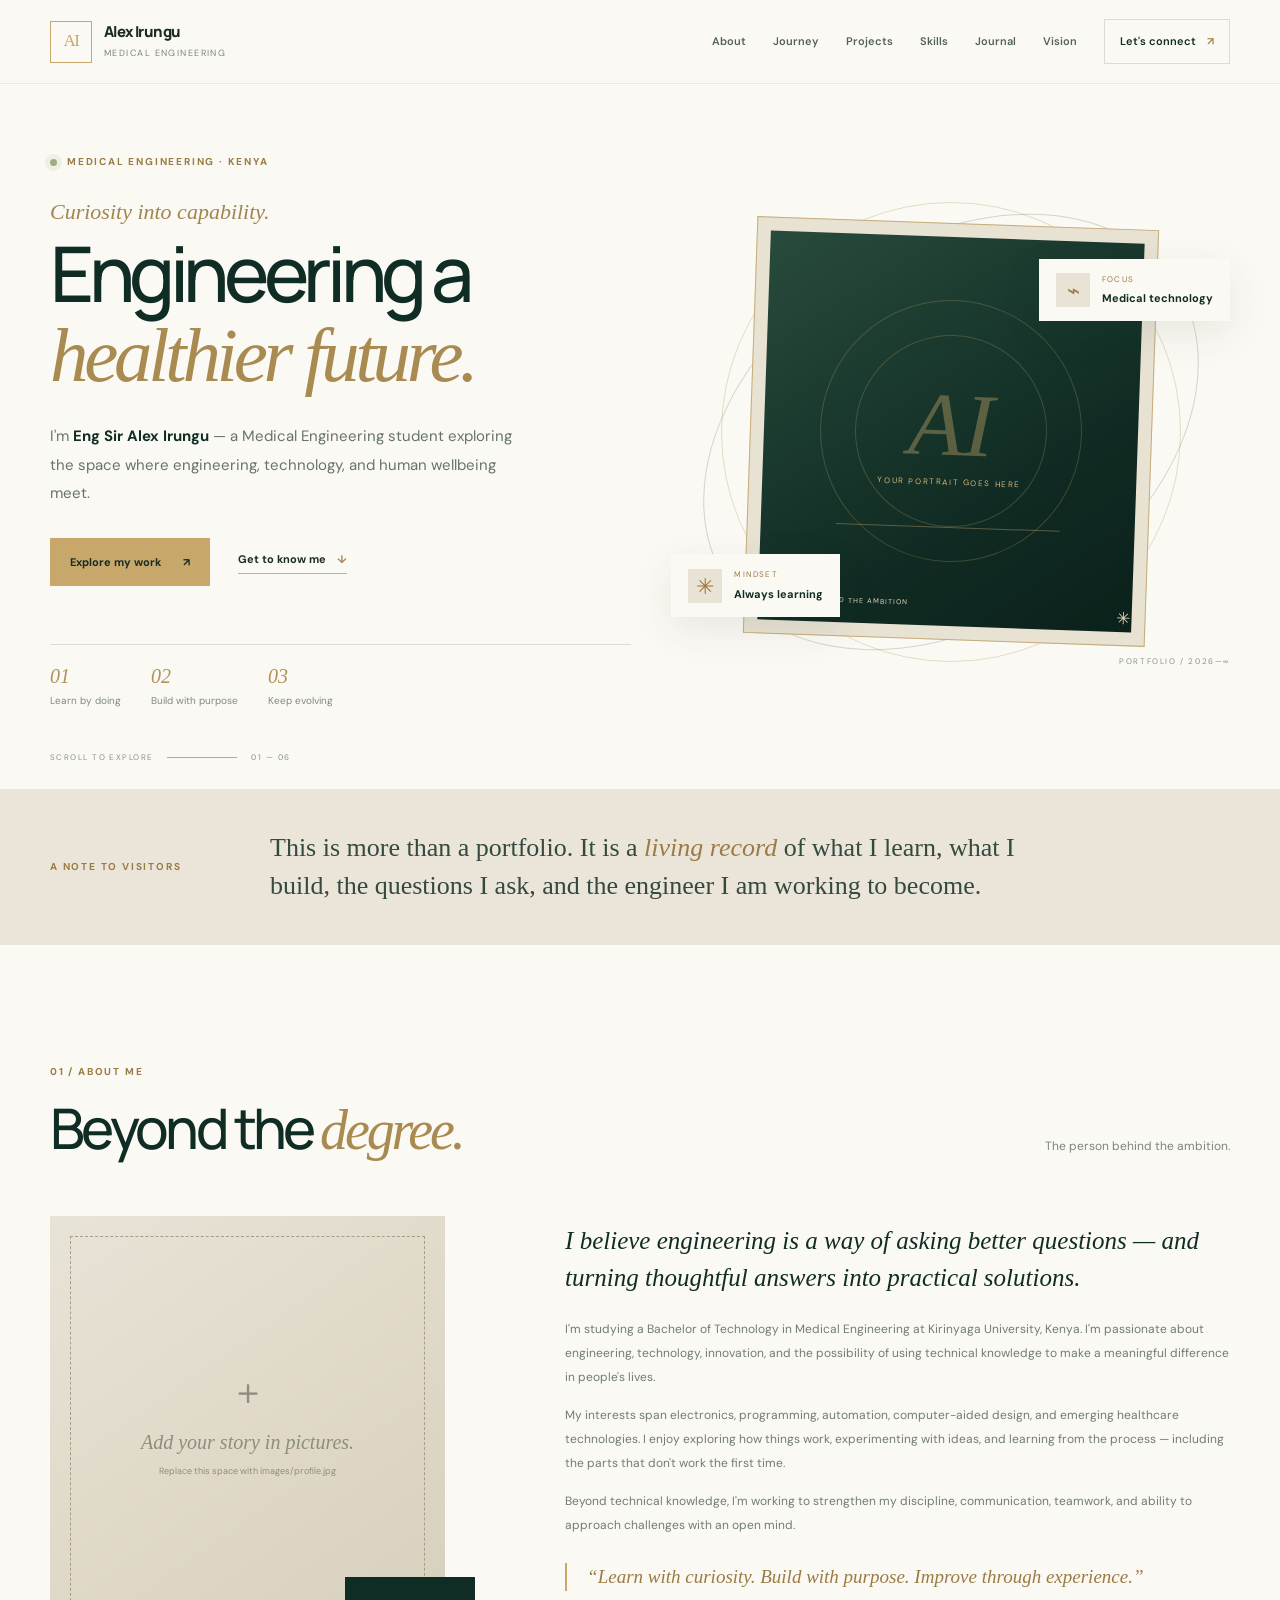
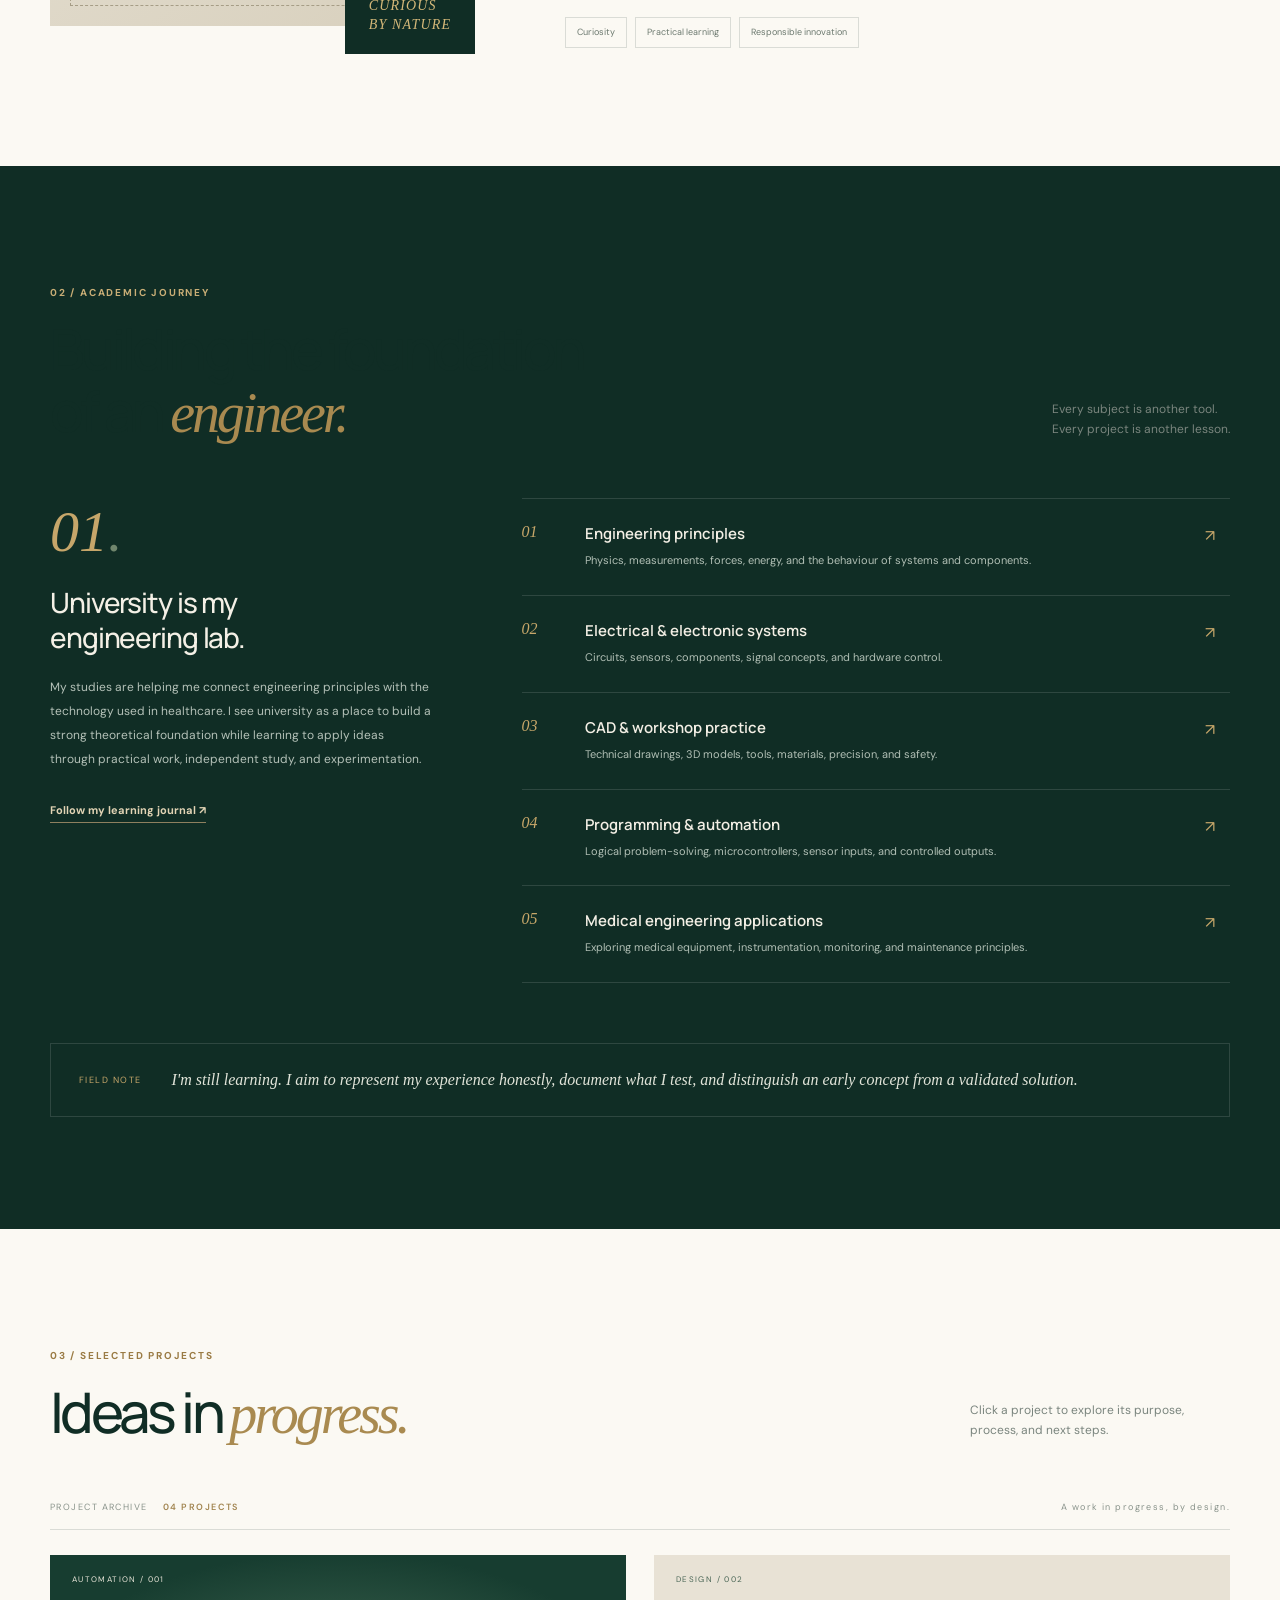
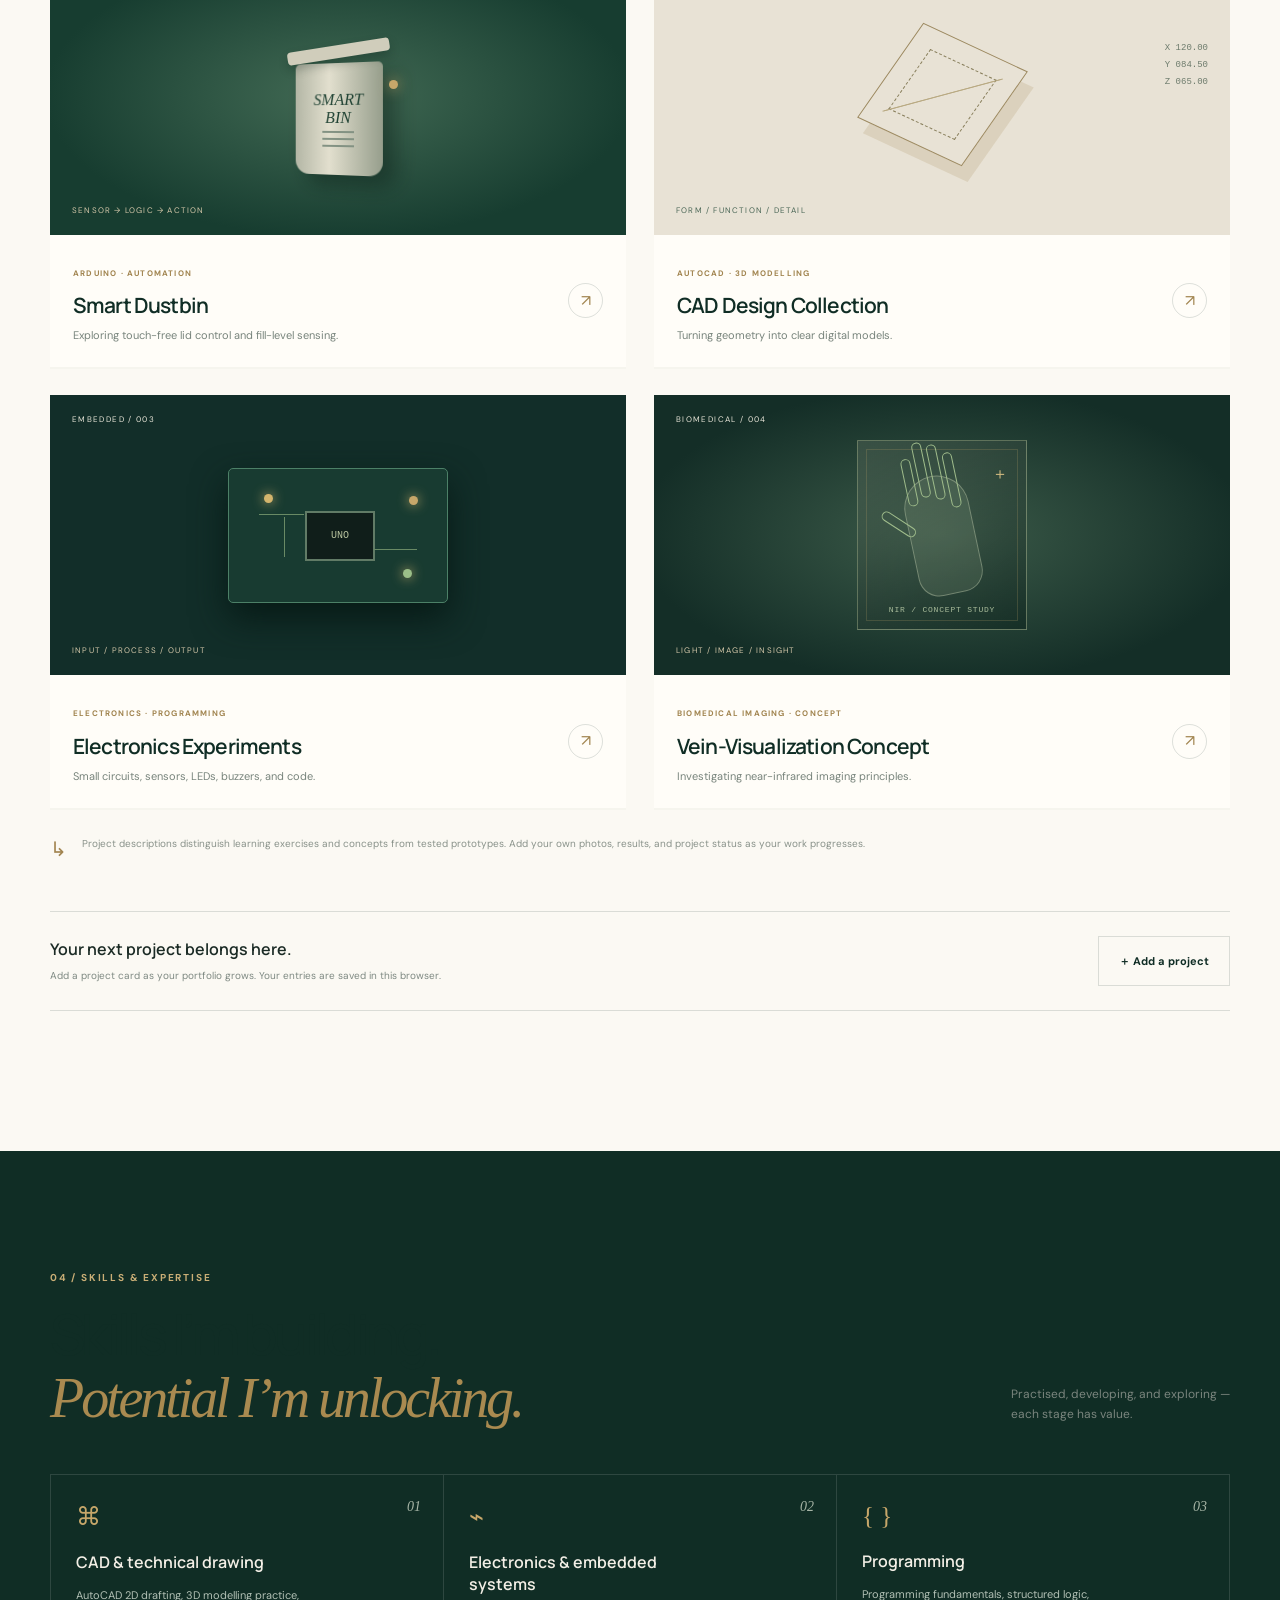
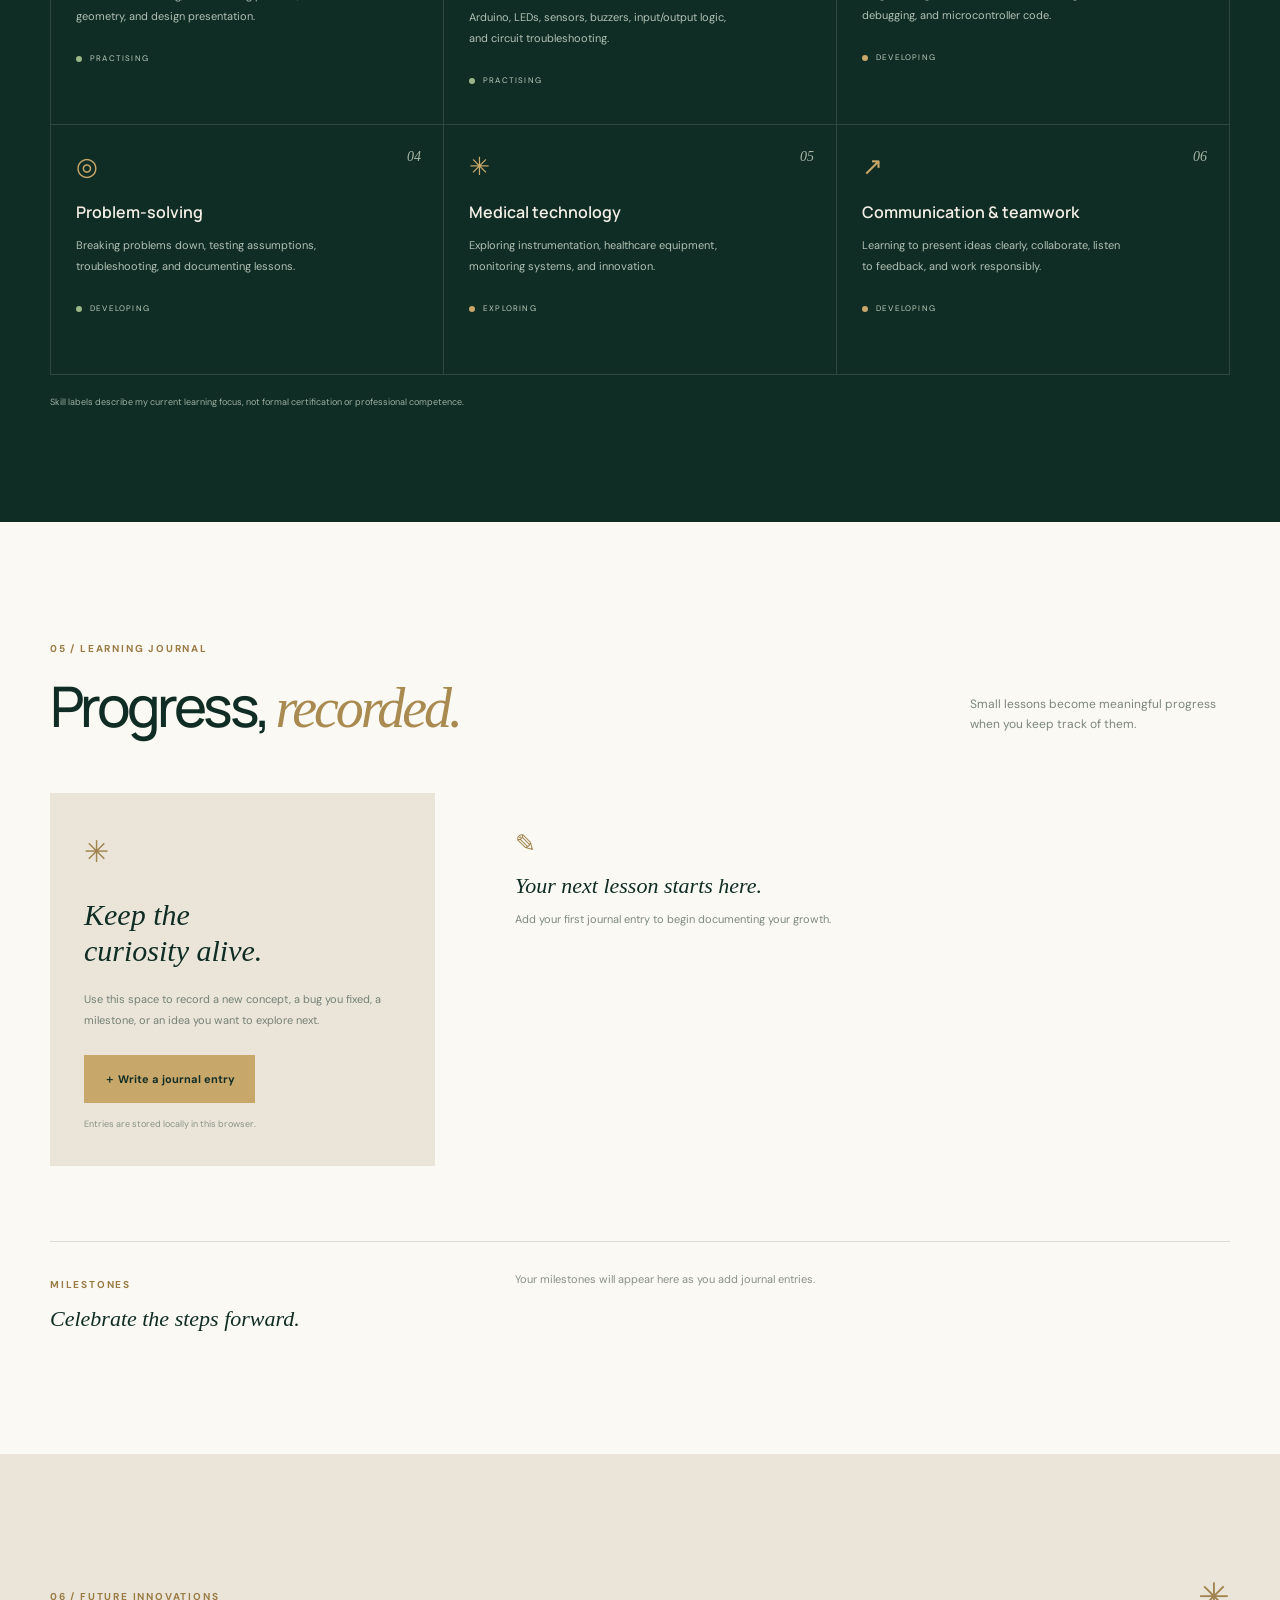
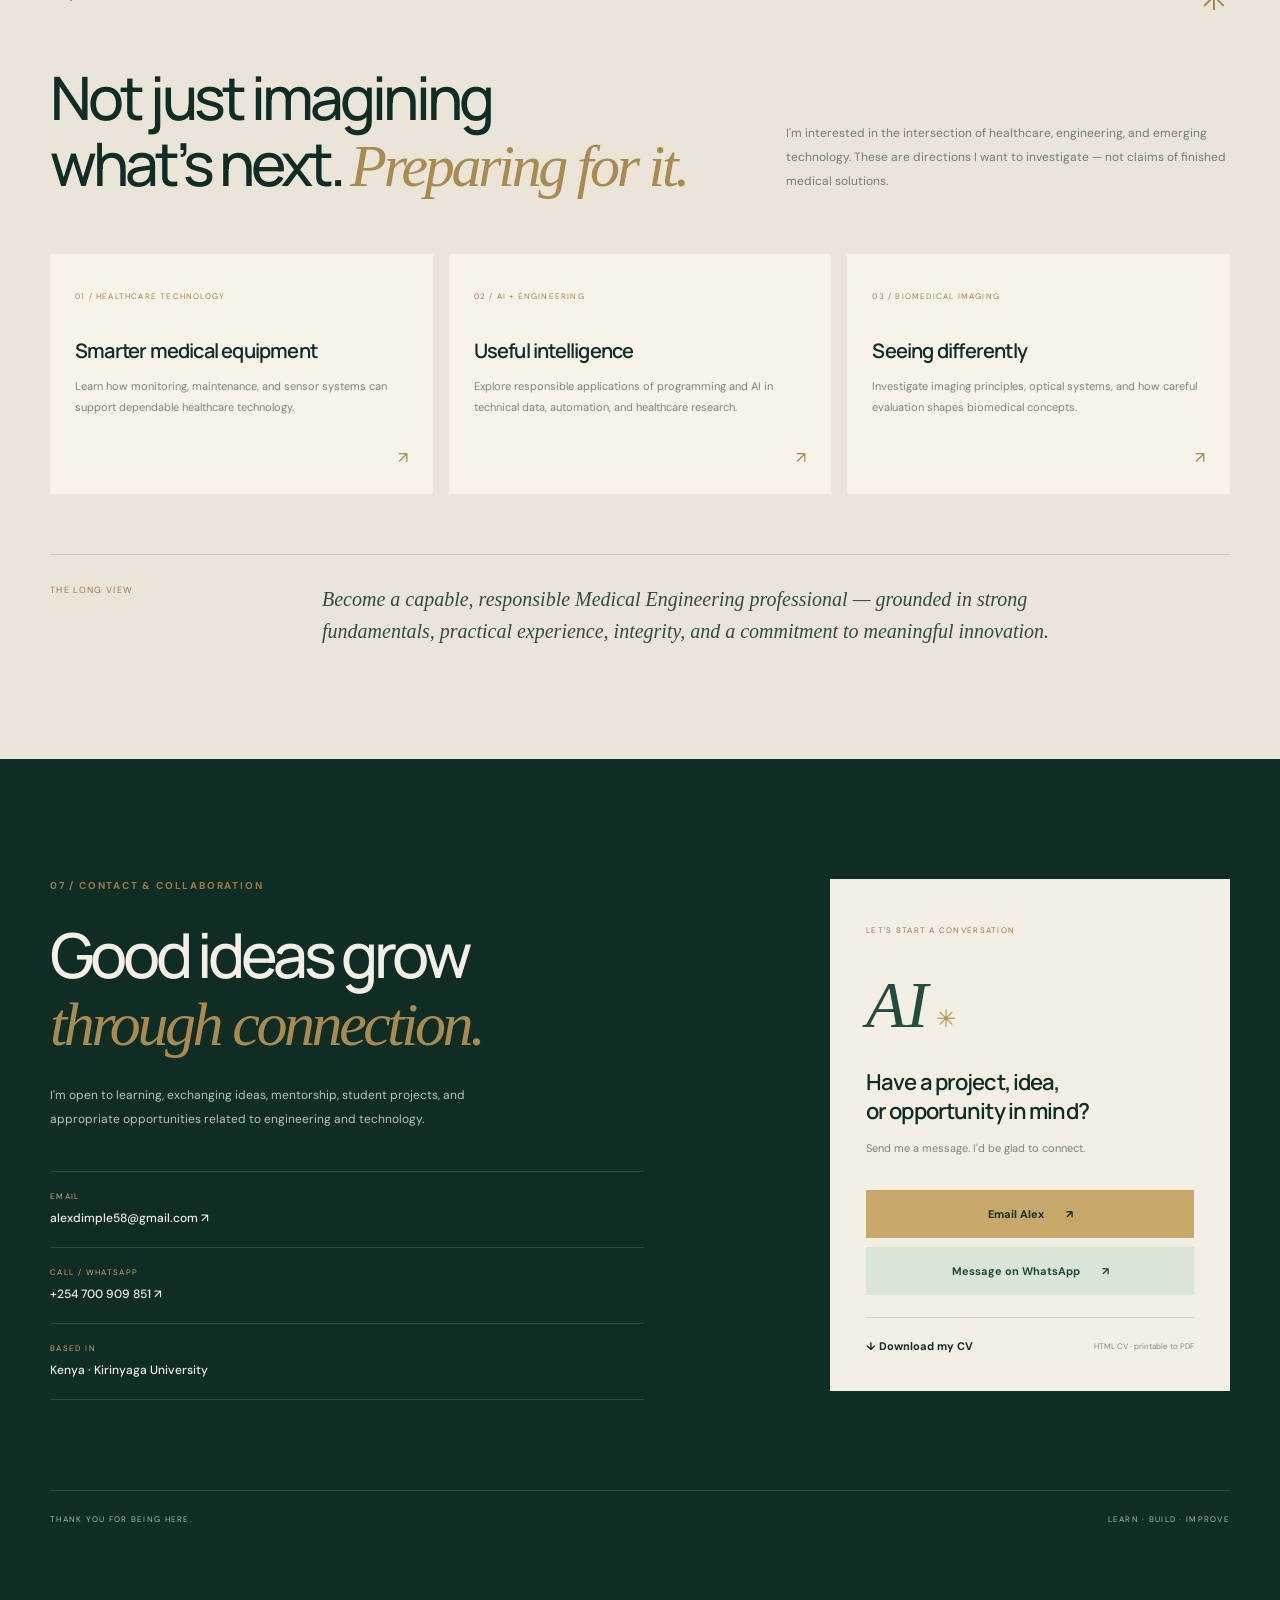
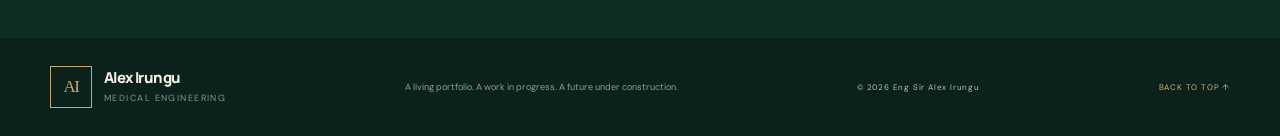
==== index.html @ 28c5a858 "Add files via upload" ====
<!DOCTYPE html>
<html lang="en">
<head>
  <meta charset="UTF-8">
  <meta name="viewport" content="width=device-width, initial-scale=1.0">
  <meta name="theme-color" content="#102d25">
  <meta name="description" content="The professional portfolio of Eng Sir Alex Irungu, Medical Engineering student at Kirinyaga University, Kenya.">
  <title>Eng Sir Alex Irungu | Medical Engineering Portfolio</title>
  <link rel="preconnect" href="https://fonts.googleapis.com">
  <link rel="preconnect" href="https://fonts.gstatic.com" crossorigin>
  <link href="https://fonts.googleapis.com/css2?family=DM+Sans:wght@400;500;600;700&family=Manrope:wght@400;500;600;700;800&display=swap" rel="stylesheet">
  <link rel="stylesheet" href="style.css">
</head>
<body>
  <div class="scroll-progress" id="scrollProgress"></div>
  <header class="site-header">
    <a class="brand" href="#home" aria-label="Alex Irungu home"><span class="brand-mark">AI</span><span>Alex Irungu<span class="brand-sub">MEDICAL ENGINEERING</span></span></a>
    <button class="menu-toggle" id="menuToggle" aria-label="Open navigation" aria-expanded="false"><span></span><span></span></button>
    <nav class="nav" id="nav">
      <a href="#about">About</a><a href="#journey">Journey</a><a href="#projects">Projects</a><a href="#skills">Skills</a><a href="#journal">Journal</a><a href="#ambitions">Vision</a>
      <a class="nav-contact" href="#contact">Let's connect <span>↗</span></a>
    </nav>
  </header>

  <main>
    <section class="hero section-wrap" id="home">
      <div class="hero-copy reveal">
        <div class="eyebrow"><span class="pulse"></span> MEDICAL ENGINEERING · KENYA</div>
        <p class="hero-kicker">Curiosity into capability.</p>
        <h1>Engineering a<br><em>healthier future.</em></h1>
        <p class="hero-intro">I'm <strong>Eng Sir Alex Irungu</strong> — a Medical Engineering student exploring the space where engineering, technology, and human wellbeing meet.</p>
        <div class="hero-actions"><a class="button button-gold" href="#projects">Explore my work <span>↗</span></a><a class="text-link" href="#about">Get to know me <span>↓</span></a></div>
        <div class="hero-facts"><div><strong>01</strong><span>Learn by doing</span></div><div><strong>02</strong><span>Build with purpose</span></div><div><strong>03</strong><span>Keep evolving</span></div></div>
      </div>
      <div class="hero-art reveal">
        <div class="orbit orbit-one"></div><div class="orbit orbit-two"></div>
        <div class="portrait-frame"><div class="portrait-placeholder"><span class="portrait-initials">AI</span><span class="photo-note">YOUR PORTRAIT GOES HERE</span><span class="portrait-line"></span></div><div class="portrait-caption"><span>THE PERSON BEHIND THE AMBITION</span><span class="caption-dot">✳</span></div></div>
        <div class="floating-card card-top"><span class="mini-icon">⌁</span><span><small>FOCUS</small><strong>Medical technology</strong></span></div>
        <div class="floating-card card-bottom"><span class="mini-icon">✳</span><span><small>MINDSET</small><strong>Always learning</strong></span></div>
        <span class="hero-index">PORTFOLIO / 2026—∞</span>
      </div>
      <div class="hero-bottom"><span>SCROLL TO EXPLORE</span><span class="scroll-line"></span><span>01 — 06</span></div>
    </section>

    <section class="intro-band"><div class="section-wrap intro-grid"><span class="section-label">A NOTE TO VISITORS</span><p>This is more than a portfolio. It is a <em>living record</em> of what I learn, what I build, the questions I ask, and the engineer I am working to become.</p></div></section>

    <section class="section-wrap section-pad" id="about">
      <div class="section-heading reveal"><div><span class="section-label">01 / ABOUT ME</span><h2>Beyond the <em>degree.</em></h2></div><p>The person behind the ambition.</p></div>
      <div class="about-grid">
        <div class="about-photo reveal"><div class="photo-placeholder large"><span class="placeholder-icon">＋</span><strong>Add your story in pictures.</strong><small>Replace this space with images/profile.jpg</small></div><div class="photo-stamp">CURIOUS<br>BY NATURE</div></div>
        <div class="about-copy reveal"><p class="lead">I believe engineering is a way of asking better questions — and turning thoughtful answers into practical solutions.</p>
          <p>I'm studying a Bachelor of Technology in Medical Engineering at Kirinyaga University, Kenya. I'm passionate about engineering, technology, innovation, and the possibility of using technical knowledge to make a meaningful difference in people's lives.</p>
          <p>My interests span electronics, programming, automation, computer-aided design, and emerging healthcare technologies. I enjoy exploring how things work, experimenting with ideas, and learning from the process — including the parts that don't work the first time.</p>
          <p>Beyond technical knowledge, I'm working to strengthen my discipline, communication, teamwork, and ability to approach challenges with an open mind.</p>
          <blockquote>“Learn with curiosity. Build with purpose. Improve through experience.”</blockquote>
          <div class="about-tags"><span>Curiosity</span><span>Practical learning</span><span>Responsible innovation</span></div>
        </div>
      </div>
    </section>

    <section class="dark-section" id="journey"><div class="section-wrap section-pad">
      <div class="section-heading light reveal"><div><span class="section-label">02 / ACADEMIC JOURNEY</span><h2>Building the foundation<br>of an <em>engineer.</em></h2></div><p>Every subject is another tool.<br>Every project is another lesson.</p></div>
      <div class="journey-layout"><div class="journey-intro reveal"><span class="big-number">01<span>.</span></span><h3>University is my<br>engineering lab.</h3><p>My studies are helping me connect engineering principles with the technology used in healthcare. I see university as a place to build a strong theoretical foundation while learning to apply ideas through practical work, independent study, and experimentation.</p><a href="#journal" class="text-link light-link">Follow my learning journal ↗</a></div>
        <div class="journey-list">
          <article class="journey-item reveal"><span class="journey-num">01</span><div><h3>Engineering principles</h3><p>Physics, measurements, forces, energy, and the behaviour of systems and components.</p></div><span class="journey-symbol">↗</span></article>
          <article class="journey-item reveal"><span class="journey-num">02</span><div><h3>Electrical & electronic systems</h3><p>Circuits, sensors, components, signal concepts, and hardware control.</p></div><span class="journey-symbol">↗</span></article>
          <article class="journey-item reveal"><span class="journey-num">03</span><div><h3>CAD & workshop practice</h3><p>Technical drawings, 3D models, tools, materials, precision, and safety.</p></div><span class="journey-symbol">↗</span></article>
          <article class="journey-item reveal"><span class="journey-num">04</span><div><h3>Programming & automation</h3><p>Logical problem-solving, microcontrollers, sensor inputs, and controlled outputs.</p></div><span class="journey-symbol">↗</span></article>
          <article class="journey-item reveal"><span class="journey-num">05</span><div><h3>Medical engineering applications</h3><p>Exploring medical equipment, instrumentation, monitoring, and maintenance principles.</p></div><span class="journey-symbol">↗</span></article>
        </div></div>
      <div class="learning-note reveal"><span>FIELD NOTE</span><p>I'm still learning. I aim to represent my experience honestly, document what I test, and distinguish an early concept from a validated solution.</p></div>
    </div></section>

    <section class="section-wrap section-pad" id="projects">
      <div class="section-heading reveal"><div><span class="section-label">03 / SELECTED PROJECTS</span><h2>Ideas in <em>progress.</em></h2></div><p>Click a project to explore its purpose, process, and next steps.</p></div>
      <div class="project-toolbar reveal"><span>PROJECT ARCHIVE <b id="projectCount">04 PROJECTS</b></span><span class="toolbar-note">A work in progress, by design.</span></div>
      <div class="project-grid" id="projectGrid">
        <button class="project-card project-feature reveal" data-project="dustbin"><div class="project-visual visual-dustbin"><span class="visual-label">AUTOMATION / 001</span><div class="bin-illustration"><div class="bin-lid"></div><div class="bin-body"><span>SMART<br>BIN</span><i></i><i></i><i></i></div><div class="bin-sensor"></div></div><span class="visual-caption">SENSOR → LOGIC → ACTION</span></div><div class="project-info"><div><span class="project-type">ARDUINO · AUTOMATION</span><h3>Smart Dustbin</h3><p>Exploring touch-free lid control and fill-level sensing.</p></div><span class="round-arrow">↗</span></div></button>
        <button class="project-card reveal" data-project="cad"><div class="project-visual visual-cad"><span class="visual-label">DESIGN / 002</span><div class="cad-cube"><span></span></div><span class="cad-coordinates">X 120.00<br>Y 084.50<br>Z 065.00</span><span class="visual-caption">FORM / FUNCTION / DETAIL</span></div><div class="project-info"><div><span class="project-type">AUTOCAD · 3D MODELLING</span><h3>CAD Design Collection</h3><p>Turning geometry into clear digital models.</p></div><span class="round-arrow">↗</span></div></button>
        <button class="project-card reveal" data-project="electronics"><div class="project-visual visual-electronics"><span class="visual-label">EMBEDDED / 003</span><div class="circuit-board"><span class="chip">UNO</span><span class="circuit-led led-a"></span><span class="circuit-led led-b"></span><span class="circuit-led led-c"></span><span class="circuit-trace t1"></span><span class="circuit-trace t2"></span><span class="circuit-trace t3"></span></div><span class="visual-caption">INPUT / PROCESS / OUTPUT</span></div><div class="project-info"><div><span class="project-type">ELECTRONICS · PROGRAMMING</span><h3>Electronics Experiments</h3><p>Small circuits, sensors, LEDs, buzzers, and code.</p></div><span class="round-arrow">↗</span></div></button>
        <button class="project-card reveal" data-project="vein"><div class="project-visual visual-vein"><span class="visual-label">BIOMEDICAL / 004</span><div class="scan-frame"><div class="scan-hand"><i></i><i></i><i></i><i></i><i></i></div><span class="scan-cross">＋</span><span class="scan-readout">NIR / CONCEPT STUDY</span></div><span class="visual-caption">LIGHT / IMAGE / INSIGHT</span></div><div class="project-info"><div><span class="project-type">BIOMEDICAL IMAGING · CONCEPT</span><h3>Vein-Visualization Concept</h3><p>Investigating near-infrared imaging principles.</p></div><span class="round-arrow">↗</span></div></button>
      </div>
      <div class="project-disclaimer reveal"><span>↳</span><p>Project descriptions distinguish learning exercises and concepts from tested prototypes. Add your own photos, results, and project status as your work progresses.</p></div>
      <div class="add-project-row reveal"><div><strong>Your next project belongs here.</strong><p>Add a project card as your portfolio grows. Your entries are saved in this browser.</p></div><button class="button button-outline" id="addProjectBtn">＋ Add a project</button></div>
      <div id="customProjects" class="project-grid custom-project-grid"></div>
    </div></section>

    <section class="skills-section" id="skills"><div class="section-wrap section-pad">
      <div class="section-heading light reveal"><div><span class="section-label">04 / SKILLS & EXPERTISE</span><h2>Skills I’m building.<br><em>Potential I’m unlocking.</em></h2></div><p>Practised, developing, and exploring —<br>each stage has value.</p></div>
      <div class="skills-grid">
        <article class="skill-card reveal"><span class="skill-index">01</span><div class="skill-icon">⌘</div><h3>CAD & technical drawing</h3><p>AutoCAD 2D drafting, 3D modelling practice, geometry, and design presentation.</p><div class="skill-status"><span class="status-dot"></span> PRACTISING</div></article>
        <article class="skill-card reveal"><span class="skill-index">02</span><div class="skill-icon">⌁</div><h3>Electronics & embedded systems</h3><p>Arduino, LEDs, sensors, buzzers, input/output logic, and circuit troubleshooting.</p><div class="skill-status"><span class="status-dot"></span> PRACTISING</div></article>
        <article class="skill-card reveal"><span class="skill-index">03</span><div class="skill-icon">{ }</div><h3>Programming</h3><p>Programming fundamentals, structured logic, debugging, and microcontroller code.</p><div class="skill-status"><span class="status-dot gold-dot"></span> DEVELOPING</div></article>
        <article class="skill-card reveal"><span class="skill-index">04</span><div class="skill-icon">◎</div><h3>Problem-solving</h3><p>Breaking problems down, testing assumptions, troubleshooting, and documenting lessons.</p><div class="skill-status"><span class="status-dot"></span> DEVELOPING</div></article>
        <article class="skill-card reveal"><span class="skill-index">05</span><div class="skill-icon">✳</div><h3>Medical technology</h3><p>Exploring instrumentation, healthcare equipment, monitoring systems, and innovation.</p><div class="skill-status"><span class="status-dot gold-dot"></span> EXPLORING</div></article>
        <article class="skill-card reveal"><span class="skill-index">06</span><div class="skill-icon">↗</div><h3>Communication & teamwork</h3><p>Learning to present ideas clearly, collaborate, listen to feedback, and work responsibly.</p><div class="skill-status"><span class="status-dot gold-dot"></span> DEVELOPING</div></article>
      </div>
      <p class="skills-footnote">Skill labels describe my current learning focus, not formal certification or professional competence.</p>
    </div></section>

    <section class="section-wrap section-pad" id="journal"><div class="section-heading reveal"><div><span class="section-label">05 / LEARNING JOURNAL</span><h2>Progress, <em>recorded.</em></h2></div><p>Small lessons become meaningful progress when you keep track of them.</p></div>
      <div class="journal-layout"><div class="journal-aside reveal"><span class="journal-mark">✳</span><h3>Keep the<br>curiosity alive.</h3><p>Use this space to record a new concept, a bug you fixed, a milestone, or an idea you want to explore next.</p><button class="button button-gold" id="addEntryBtn">＋ Write a journal entry</button><small>Entries are stored locally in this browser.</small></div><div><div id="journalEntries" class="journal-entries"></div><div id="journalEmpty" class="journal-empty"><span>✎</span><h3>Your next lesson starts here.</h3><p>Add your first journal entry to begin documenting your growth.</p></div></div></div>
      <div class="milestone-strip reveal"><div><span class="section-label">MILESTONES</span><h3>Celebrate the steps forward.</h3></div><div id="milestoneList" class="milestone-list"><span class="milestone-placeholder">Your milestones will appear here as you add journal entries.</span></div></div>
    </div></section>

    <section class="future-section" id="ambitions"><div class="section-wrap section-pad"><div class="future-top reveal"><span class="section-label">06 / FUTURE INNOVATIONS</span><span class="future-star">✳</span></div><div class="future-heading reveal"><h2>Not just imagining<br>what’s next. <em>Preparing for it.</em></h2><p>I'm interested in the intersection of healthcare, engineering, and emerging technology. These are directions I want to investigate — not claims of finished medical solutions.</p></div>
      <div class="future-cards"><article class="future-card reveal"><span>01 / HEALTHCARE TECHNOLOGY</span><h3>Smarter medical equipment</h3><p>Learn how monitoring, maintenance, and sensor systems can support dependable healthcare technology.</p><span class="future-arrow">↗</span></article><article class="future-card reveal"><span>02 / AI + ENGINEERING</span><h3>Useful intelligence</h3><p>Explore responsible applications of programming and AI in technical data, automation, and healthcare research.</p><span class="future-arrow">↗</span></article><article class="future-card reveal"><span>03 / BIOMEDICAL IMAGING</span><h3>Seeing differently</h3><p>Investigate imaging principles, optical systems, and how careful evaluation shapes biomedical concepts.</p><span class="future-arrow">↗</span></article></div>
      <div class="ambition-bottom reveal"><span>THE LONG VIEW</span><p>Become a capable, responsible Medical Engineering professional — grounded in strong fundamentals, practical experience, integrity, and a commitment to meaningful innovation.</p></div>
    </div></section>

    <section class="contact-section" id="contact"><div class="section-wrap section-pad"><div class="contact-grid"><div class="contact-copy reveal"><span class="section-label">07 / CONTACT & COLLABORATION</span><h2>Good ideas grow<br><em>through connection.</em></h2><p>I'm open to learning, exchanging ideas, mentorship, student projects, and appropriate opportunities related to engineering and technology.</p><div class="contact-details"><a href="mailto:alexdimple58@gmail.com"><span>EMAIL</span><strong>alexdimple58@gmail.com ↗</strong></a><a href="tel:+254700909851"><span>CALL / WHATSAPP</span><strong>+254 700 909 851 ↗</strong></a><div><span>BASED IN</span><strong>Kenya · Kirinyaga University</strong></div></div></div>
      <div class="contact-card reveal"><span class="contact-card-top">LET'S START A CONVERSATION</span><div class="contact-symbol">AI<span>✳</span></div><h3>Have a project, idea,<br>or opportunity in mind?</h3><p>Send me a message. I'd be glad to connect.</p><a class="button button-gold button-wide" href="mailto:alexdimple58@gmail.com?subject=Portfolio%20enquiry">Email Alex <span>↗</span></a><a class="button button-whatsapp button-wide" href="https://wa.me/254700909851" target="_blank" rel="noopener">Message on WhatsApp <span>↗</span></a><a class="cv-link" href="cv.html" download>↓ Download my CV <small>HTML CV · printable to PDF</small></a></div>
    </div><div class="closing-line"><span>THANK YOU FOR BEING HERE.</span><span>LEARN · BUILD · IMPROVE</span></div></div></section>
  </main>
  <footer class="footer"><div class="section-wrap"><a class="brand footer-brand" href="#home"><span class="brand-mark">AI</span><span>Alex Irungu<span class="brand-sub">MEDICAL ENGINEERING</span></span></a><p>A living portfolio. A work in progress. A future under construction.</p><span>© <span id="year"></span> Eng Sir Alex Irungu</span><a href="#home" class="back-top">BACK TO TOP ↑</a></div></footer>

  <dialog id="projectDialog" class="modal"><button class="modal-close" data-close aria-label="Close project details">×</button><div id="projectModalContent"></div></dialog>
  <dialog id="entryDialog" class="modal form-modal"><button class="modal-close" data-close aria-label="Close journal form">×</button><span class="section-label">YOUR LEARNING JOURNAL</span><h2 id="entryFormTitle">Record a moment.</h2><form id="entryForm"><label for="entryTitle">Title</label><input id="entryTitle" maxlength="90" required placeholder="e.g. Getting my sensor to work"><label for="entryType">Entry type</label><select id="entryType"><option>Learning</option><option>Project milestone</option><option>Achievement</option><option>Idea to explore</option></select><label for="entryDate">Date</label><input id="entryDate" type="date" required><label for="entryBody">What did you learn, build, or discover?</label><textarea id="entryBody" rows="5" maxlength="1200" required placeholder="Describe the challenge, what you tried, and what you learned..."></textarea><button class="button button-gold button-wide" type="submit">Save entry ↗</button></form></dialog>
  <dialog id="projectFormDialog" class="modal form-modal"><button class="modal-close" data-close aria-label="Close project form">×</button><span class="section-label">EXPAND YOUR PORTFOLIO</span><h2>Add a project.</h2><form id="projectForm"><label for="newProjectTitle">Project title</label><input id="newProjectTitle" maxlength="80" required placeholder="Name your project"><label for="newProjectType">Category</label><input id="newProjectType" maxlength="70" required placeholder="e.g. Electronics · Arduino"><label for="newProjectStatus">Status</label><select id="newProjectStatus"><option>Idea</option><option>In progress</option><option>Prototype</option><option>Completed</option></select><label for="newProjectDesc">What does it explore?</label><textarea id="newProjectDesc" rows="4" maxlength="700" required placeholder="Purpose, approach, what you've learned, and next steps..."></textarea><button class="button button-gold button-wide" type="submit">Add to portfolio ↗</button></form></dialog>
  <div class="toast" id="toast" role="status" aria-live="polite"></div>
  <script src="script.js"></script>
</body>
</html>
---- style.css ----
/* Alex Irungu portfolio — premium forest green, cream and restrained gold */
:root{--green:#102d25;--green2:#183e32;--green3:#234d3f;--cream:#f4f0e6;--paper:#fbf9f3;--gold:#c7a76a;--ink:#1b2b25;--muted:#7b857e;--line:rgba(16,45,37,.14);--serif:Georgia,'Times New Roman',serif;--sans:'DM Sans',sans-serif;--display:'Manrope',sans-serif}
*{box-sizing:border-box}html{scroll-behavior:smooth;scroll-padding-top:90px}body{margin:0;background:var(--paper);color:var(--ink);font-family:var(--sans);line-height:1.65;-webkit-font-smoothing:antialiased}button,input,select,textarea{font:inherit}a{color:inherit;text-decoration:none}button{color:inherit}.scroll-progress{position:fixed;top:0;left:0;width:0;height:3px;background:var(--gold);z-index:1000}.section-wrap{width:min(1180px,calc(100% - 64px));margin:auto}.section-pad{padding-top:112px;padding-bottom:112px}.site-header{height:84px;padding:0 max(32px,calc((100% - 1180px)/2));display:flex;align-items:center;justify-content:space-between;background:rgba(251,249,243,.94);backdrop-filter:blur(16px);position:sticky;top:0;z-index:100;border-bottom:1px solid rgba(16,45,37,.08)}.brand{display:flex;align-items:center;gap:12px;font-family:var(--display);font-weight:800;letter-spacing:-.04em;font-size:15px;line-height:1.1}.brand-mark{display:grid;place-items:center;width:42px;height:42px;border:1px solid var(--gold);color:var(--gold);font-family:var(--serif);font-size:17px;font-weight:400;letter-spacing:-.08em}.brand-sub{display:block;font:9px var(--sans);letter-spacing:.16em;color:var(--muted);margin-top:6px}.nav{display:flex;align-items:center;gap:27px;font-size:11px;font-weight:600;color:#52635b}.nav a{transition:color .25s}.nav a:hover,.nav a.active{color:#9c7b3f}.nav-contact{border:1px solid var(--line);padding:12px 15px;color:var(--green)!important}.nav-contact span{color:#a78447;margin-left:8px}.menu-toggle{display:none}
.hero{min-height:650px;display:grid;grid-template-columns:1.02fr .98fr;align-items:center;gap:40px;padding-top:70px;padding-bottom:80px;position:relative}.eyebrow,.section-label{font-size:10px;letter-spacing:.18em;font-weight:700;color:#9a7b44}.eyebrow{display:flex;align-items:center;gap:10px}.pulse{width:7px;height:7px;border-radius:50%;background:#9baf7e;box-shadow:0 0 0 5px #9baf7e20}.hero-kicker{font:italic 22px var(--serif);color:#a1844f;margin:28px 0 8px}.hero h1{font:500 clamp(48px,6vw,78px)/1.04 var(--display);letter-spacing:-.07em;color:var(--green);margin:0}.hero h1 em,.section-heading h2 em,.future-heading h2 em,.contact-copy h2 em{font-family:var(--serif);font-weight:400;color:#a98a50;letter-spacing:-.055em}.hero-intro{font-size:15px;line-height:1.9;color:#66736c;max-width:480px;margin:26px 0 30px}.hero-intro strong{color:var(--green)}.hero-actions{display:flex;align-items:center;gap:28px}.button{border:0;display:inline-flex;align-items:center;justify-content:center;gap:22px;padding:15px 20px;font-size:11px;font-weight:700;cursor:pointer;transition:transform .25s,background .25s,border-color .25s}.button:hover{transform:translateY(-3px)}.button-gold{background:var(--gold);color:#142e25}.button-gold:hover{background:#d7bd88}.button-outline{border:1px solid var(--line);background:transparent;color:var(--green)}.text-link{font-size:11px;font-weight:700;border-bottom:1px solid #c5b18b;padding-bottom:5px}.text-link span{color:#a98a50;margin-left:8px}.hero-facts{display:flex;gap:30px;margin-top:58px;border-top:1px solid var(--line);padding-top:20px}.hero-facts div{display:grid;gap:5px}.hero-facts strong{font:italic 20px var(--serif);color:#b09259}.hero-facts span{font-size:10px;color:#7e8982}.hero-art{height:490px;position:relative;display:grid;place-items:center}.portrait-frame{width:72%;height:85%;position:relative;z-index:2;padding:13px;border:1px solid #c5ad7a;background:#e8e2d3;transform:rotate(2deg)}.portrait-placeholder{height:100%;background:linear-gradient(145deg,#284b3c,#102b23 65%,#0b211b);display:flex;align-items:center;justify-content:center;flex-direction:column;position:relative;overflow:hidden;color:#d3b779}.portrait-placeholder:before,.portrait-placeholder:after{content:"";position:absolute;width:260px;height:260px;border:1px solid #c7a76a40;border-radius:50%}.portrait-placeholder:after{width:190px;height:190px}.portrait-initials{font:italic 90px var(--serif);z-index:1;color:#c7a76a66}.photo-note{font-size:8px;letter-spacing:.2em;z-index:1}.portrait-line{position:absolute;bottom:25%;width:60%;height:1px;background:#c7a76a66}.portrait-caption{position:absolute;bottom:12px;left:14px;right:14px;display:flex;justify-content:space-between;font-size:7px;letter-spacing:.15em;color:#e6d7b5}.caption-dot{font-size:17px}.orbit{position:absolute;border:1px solid #c8b48670;border-radius:50%;width:460px;height:460px}.orbit-two{width:540px;height:380px;transform:rotate(-34deg);border-color:#193d3030}.floating-card{position:absolute;z-index:3;display:flex;align-items:center;gap:12px;background:#fbf9f3;box-shadow:0 12px 40px #17382b17;padding:14px 17px}.card-top{top:72px;right:0}.card-bottom{bottom:60px;left:0}.mini-icon{display:grid;place-items:center;width:34px;height:34px;background:#e8e3d5;color:#9b7a3e;font-size:22px}.floating-card small,.floating-card strong{display:block}.floating-card small{font-size:8px;letter-spacing:.15em;color:#9b7b45}.floating-card strong{font-size:11px;color:var(--green);margin-top:3px}.hero-index{position:absolute;right:0;bottom:8px;font-size:8px;letter-spacing:.2em;color:#8a948d}.hero-bottom{position:absolute;bottom:25px;left:0;right:0;display:flex;align-items:center;gap:14px;font-size:8px;letter-spacing:.18em;color:#87928a}.scroll-line{height:1px;width:70px;background:#c4a66e}.intro-band{background:#eae5d8}.intro-grid{display:grid;grid-template-columns:180px 1fr;gap:40px;align-items:center;padding-top:40px;padding-bottom:40px}.intro-grid p{font:26px/1.45 var(--serif);max-width:790px;margin:0;color:#344a3e}.intro-grid em{color:#9b7b45}
.section-heading{display:flex;justify-content:space-between;align-items:end;gap:35px;margin-bottom:54px}.section-heading h2{font:500 clamp(38px,4.5vw,56px)/1.1 var(--display);letter-spacing:-.065em;margin:14px 0 0;color:var(--green)}.section-heading>p{font-size:12px;color:#7a857e;max-width:260px;margin:0 0 5px}.about-grid{display:grid;grid-template-columns:.78fr 1.22fr;gap:90px;align-items:center}.about-photo{position:relative;padding:0 30px 28px 0}.photo-placeholder.large{height:410px;background:linear-gradient(145deg,#e8e3d7,#d8d0bd);display:flex;align-items:center;justify-content:center;flex-direction:column;color:#8d8d7c;text-align:center;padding:20px;position:relative}.photo-placeholder.large:before{content:"";position:absolute;inset:20px;border:1px dashed #a69d86}.placeholder-icon{font-size:36px;font-weight:200}.photo-placeholder strong{font:italic 20px var(--serif);margin:10px 0}.photo-placeholder small{font-size:9px}.photo-stamp{position:absolute;bottom:0;right:0;background:var(--green);color:#d4b879;padding:19px 24px;font:italic 14px/1.4 var(--serif);letter-spacing:.08em}.lead{font:italic 25px/1.5 var(--serif);color:var(--green);margin:0 0 20px}.about-copy p:not(.lead){font-size:12px;line-height:2;color:#707c74;margin:0 0 14px}.about-copy blockquote{font:italic 19px/1.5 var(--serif);color:#9a7b45;border-left:2px solid var(--gold);padding-left:20px;margin:26px 0}.about-tags{display:flex;flex-wrap:wrap;gap:8px}.about-tags span{border:1px solid var(--line);padding:7px 11px;font-size:9px;color:#6c796f}
.dark-section,.skills-section{background:var(--green);color:var(--cream)}.light .section-heading h2{color:var(--cream)}.light .section-heading>p{color:#b4c1b8}.dark-section .section-label,.skills-section .section-label{color:#c9ae76}.journey-layout{display:grid;grid-template-columns:.7fr 1.3fr;gap:90px}.big-number{font:italic 58px var(--serif);color:#c6a66a}.big-number span{color:#70866d}.journey-intro h3{font:500 28px/1.25 var(--display);letter-spacing:-.04em;margin:20px 0}.journey-intro p{font-size:12px;line-height:2;color:#b4c1b8;margin-bottom:25px}.light-link{color:#e2d4b5;border-color:#8e805f}.journey-item{display:grid;grid-template-columns:45px 1fr 25px;gap:18px;align-items:start;padding:24px 0;border-bottom:1px solid #ffffff20}.journey-item:first-child{border-top:1px solid #ffffff20}.journey-num{font:italic 16px var(--serif);color:#c7a76a}.journey-item h3{font:600 15px var(--display);margin:0 0 7px;color:#f3efe5}.journey-item p{font-size:11px;color:#b1bfb5;margin:0;line-height:1.8}.journey-symbol{color:#c7a76a}.learning-note{display:flex;gap:30px;border:1px solid #ffffff20;padding:23px 28px;margin-top:60px;align-items:center}.learning-note span{font-size:9px;letter-spacing:.16em;color:#c7a76a;white-space:nowrap}.learning-note p{font:italic 16px/1.6 var(--serif);color:#e1e4d9;margin:0}
.project-toolbar{display:flex;justify-content:space-between;border-bottom:1px solid var(--line);padding:0 0 14px;margin-bottom:25px;font-size:9px;letter-spacing:.16em;color:#89938b}.project-toolbar b{font-weight:600;color:#a1844f;margin-left:12px}.project-grid{display:grid;grid-template-columns:1fr 1fr;gap:28px}.project-card{padding:0;border:0;background:#fffdf8;text-align:left;cursor:pointer;display:block;width:100%;min-width:0;box-shadow:0 2px 0 #142e2505;transition:transform .3s,box-shadow .3s}.project-card:hover{transform:translateY(-6px);box-shadow:0 18px 45px #142e2514}.project-visual{height:280px;position:relative;overflow:hidden;display:grid;place-items:center}.visual-label{position:absolute;left:22px;top:18px;font-size:8px;letter-spacing:.17em;color:#e8e5d8}.visual-caption{position:absolute;bottom:18px;left:22px;font-size:8px;letter-spacing:.15em;color:#d3c7a9}.visual-dustbin{background:radial-gradient(ellipse at 50% 50%,#426a54,#173d30 72%)}.bin-illustration{position:relative;width:100px;height:140px;margin-top:20px}.bin-body{height:112px;width:88px;position:absolute;bottom:0;left:6px;background:linear-gradient(90deg,#b3b6a5,#e2dfce 40%,#969e8c);border-radius:5px 5px 14px 14px;display:flex;align-items:center;justify-content:center;flex-direction:column;gap:5px;box-shadow:12px 10px 20px #091b1570;transform:perspective(200px) rotateY(-8deg)}.bin-body span{font:italic 16px var(--serif);text-align:center;line-height:1.1;color:#214334}.bin-body i{width:32px;height:2px;background:#839283}.bin-lid{position:absolute;z-index:2;top:10px;left:-1px;width:103px;height:13px;background:#d0cdbb;border-radius:4px;transform:rotate(-9deg);box-shadow:0 5px 10px #081b1540}.bin-sensor{position:absolute;right:-10px;top:45px;width:9px;height:9px;border-radius:50%;background:var(--gold);box-shadow:0 0 14px var(--gold)}.visual-cad{background:#e8e2d5}.visual-cad .visual-label,.visual-cad .visual-caption{color:#4b6757}.cad-cube{width:115px;height:115px;border:1px solid #9d8a61;transform:rotate(30deg) skew(-5deg,-5deg);position:relative;box-shadow:14px 12px 0 #b7a47c45}.cad-cube:before,.cad-cube:after{content:"";position:absolute;background:#b9aa83}.cad-cube:before{width:1px;height:100%;left:50%;transform:rotate(45deg)}.cad-cube:after{height:1px;width:100%;top:50%;transform:rotate(-45deg)}.cad-cube span{position:absolute;inset:20px;border:1px dashed #8a805e}.cad-coordinates{position:absolute;right:22px;top:85px;font:9px/1.9 monospace;color:#6e7c6d}.visual-electronics{background:#122e29}.circuit-board{width:220px;height:135px;border:1px solid #4c8067;background:#183b31;position:relative;border-radius:5px;box-shadow:0 15px 35px #071a16}.chip{position:absolute;left:76px;top:42px;width:70px;height:50px;background:#101e1a;border:2px solid #617b66;color:#b8c49f;display:grid;place-items:center;font:10px monospace}.circuit-led{position:absolute;width:9px;height:9px;border-radius:50%;background:#d4b56d;box-shadow:0 0 12px #d4b56d}.led-a{top:25px;left:35px}.led-b{bottom:24px;right:35px;background:#9bbf88}.led-c{top:27px;right:29px;background:#c7a76a}.circuit-trace{position:absolute;background:#698a65}.t1{height:1px;width:45px;left:30px;top:45px}.t2{height:1px;width:43px;right:30px;top:80px}.t3{height:40px;width:1px;left:55px;top:48px}.visual-vein{background:radial-gradient(ellipse at center,#3c5b49,#142e27 75%)}.scan-frame{width:170px;height:190px;border:1px solid #a4b18b80;position:relative;display:grid;place-items:center;background:linear-gradient(145deg,#e0d8c120,#0b211b80)}.scan-frame:before{content:"";position:absolute;inset:8px;border:1px solid #c7a76a35}.scan-hand{height:120px;width:65px;background:#a9b89b26;border:1px solid #a9b89b80;border-radius:34px 34px 22px 22px;position:relative;transform:rotate(-12deg)}.scan-hand i{position:absolute;width:10px;height:56px;border:1px solid #9fbc8b;border-radius:9px;top:-30px}.scan-hand i:nth-child(1){left:5px;height:48px;top:-23px}.scan-hand i:nth-child(2){left:19px;top:-37px}.scan-hand i:nth-child(3){left:33px;top:-32px}.scan-hand i:nth-child(4){left:47px;top:-21px}.scan-hand i:nth-child(5){height:39px;top:20px;left:-14px;transform:rotate(-45deg)}.scan-cross{position:absolute;top:20px;right:18px;color:#d3bc81}.scan-readout{position:absolute;bottom:15px;font:8px monospace;letter-spacing:.1em;color:#a9bc9b}.project-info{padding:23px;display:flex;justify-content:space-between;gap:15px;align-items:center}.project-type{font-size:8px;letter-spacing:.15em;color:#a1844f;font-weight:700}.project-info h3{font:600 21px var(--display);letter-spacing:-.04em;color:var(--green);margin:7px 0}.project-info p{font-size:11px;color:#78847c;margin:0}.round-arrow{width:35px;height:35px;border:1px solid var(--line);border-radius:50%;display:grid;place-items:center;flex-shrink:0;color:#a1844f;transition:background .2s}.project-card:hover .round-arrow{background:var(--green);color:var(--gold)}.project-disclaimer{display:flex;gap:15px;align-items:start;margin:25px 0 45px;color:#89928a;font-size:10px}.project-disclaimer span{font-size:20px;color:#a1844f}.project-disclaimer p{margin:3px 0}.add-project-row{display:flex;justify-content:space-between;align-items:center;border-top:1px solid var(--line);border-bottom:1px solid var(--line);padding:24px 0;gap:20px}.add-project-row strong{font:600 16px var(--display)}.add-project-row p{font-size:10px;color:#7e8982;margin:5px 0 0}.custom-project-grid{margin-top:28px}
.skills-section .section-heading{margin-bottom:45px}.skills-grid{display:grid;grid-template-columns:repeat(3,1fr);border-top:1px solid #ffffff20;border-left:1px solid #ffffff20}.skill-card{min-height:250px;padding:27px 25px;border-right:1px solid #ffffff20;border-bottom:1px solid #ffffff20;position:relative;transition:background .3s}.skill-card:hover{background:#ffffff08}.skill-index{position:absolute;right:22px;top:24px;font:italic 14px var(--serif);color:#a7b5a6}.skill-icon{font:25px var(--serif);color:#c7a76a;margin-bottom:20px}.skill-card h3{font:600 16px var(--display);margin:0 0 12px;color:#f3efe6;max-width:230px}.skill-card p{font-size:11px;line-height:1.9;color:#b2c0b5;max-width:270px;margin:0 0 25px}.skill-status{font-size:8px;letter-spacing:.15em;color:#bdcbbd;display:flex;gap:8px;align-items:center}.status-dot{height:6px;width:6px;background:#9bb78a;border-radius:50%}.gold-dot{background:var(--gold)}.skills-footnote{font-size:9px;color:#9eafa2;margin:20px 0 0}
.journal-layout{display:grid;grid-template-columns:.7fr 1.3fr;gap:80px}.journal-aside{background:#eae5d8;padding:34px;align-self:start}.journal-mark{font-size:30px;color:#a1844f}.journal-aside h3{font:italic 30px/1.2 var(--serif);color:var(--green);margin:20px 0}.journal-aside p{font-size:11px;color:#758077;line-height:1.9;margin-bottom:24px}.journal-aside small{display:block;font-size:9px;color:#8a9288;margin-top:14px}.journal-entries{display:grid;gap:0}.journal-entry{padding:20px 0;border-bottom:1px solid var(--line);display:grid;grid-template-columns:85px 1fr;gap:20px}.journal-entry:first-child{padding-top:0}.entry-date{font:italic 14px var(--serif);color:#a1844f}.entry-kind{font-size:8px;letter-spacing:.13em;color:#a1844f;font-weight:700}.journal-entry h3{font:600 17px var(--display);margin:5px 0 8px}.journal-entry p{font-size:11px;line-height:1.9;color:#78847c;white-space:pre-wrap;margin:0}.entry-delete{margin-top:10px;border:0;background:none;color:#9a7770;font-size:9px;cursor:pointer;padding:0}.journal-empty{padding:30px 0;color:#7d8980}.journal-empty>span{font-size:25px;color:#a1844f}.journal-empty h3{font:italic 22px var(--serif);color:var(--green);margin:8px 0}.journal-empty p{font-size:11px}.milestone-strip{margin-top:75px;padding-top:28px;border-top:1px solid var(--line);display:grid;grid-template-columns:.7fr 1.3fr;gap:80px}.milestone-strip h3{font:italic 22px var(--serif);margin:10px 0;color:var(--green)}.milestone-list{display:flex;gap:10px;flex-wrap:wrap;align-content:start}.milestone-placeholder{font-size:11px;color:#879188}.milestone-pill{font-size:10px;padding:8px 12px;background:#eae5d8;color:#4c6555}.future-section{background:#eae5d8}.future-top{display:flex;justify-content:space-between;align-items:center}.future-star{font-size:38px;color:#a1844f}.future-heading{display:grid;grid-template-columns:1.2fr .8fr;gap:70px;align-items:end;margin:35px 0 55px}.future-heading h2{font:500 clamp(38px,4.7vw,60px)/1.1 var(--display);letter-spacing:-.065em;color:var(--green);margin:0}.future-heading p{font-size:12px;line-height:2;color:#727e75;margin:0 0 6px}.future-cards{display:grid;grid-template-columns:repeat(3,1fr);gap:16px}.future-card{background:#f7f3e9;padding:27px 25px;min-height:240px;position:relative;transition:transform .25s}.future-card:hover{transform:translateY(-5px)}.future-card>span:first-child{font-size:8px;letter-spacing:.15em;color:#a1844f}.future-card h3{font:600 20px var(--display);color:var(--green);margin:30px 0 12px;letter-spacing:-.04em}.future-card p{font-size:11px;color:#7b867d;line-height:1.9}.future-arrow{position:absolute;right:25px;bottom:22px;color:#a1844f}.ambition-bottom{display:grid;grid-template-columns:.4fr 1.6fr;gap:45px;border-top:1px solid #d1c8b5;margin-top:60px;padding-top:28px}.ambition-bottom span{font-size:9px;letter-spacing:.15em;color:#9a7b45}.ambition-bottom p{font:italic 20px/1.6 var(--serif);color:#354b3f;margin:0;max-width:800px}
.contact-section{background:var(--green);color:var(--cream)}.contact-grid{display:grid;grid-template-columns:1.1fr .9fr;gap:100px;align-items:center}.contact-copy h2{font:500 clamp(42px,5vw,62px)/1.08 var(--display);letter-spacing:-.065em;margin:25px 0}.contact-copy>p{font-size:12px;color:#b7c4b9;line-height:2;max-width:430px}.contact-details{margin-top:40px;display:grid;gap:0}.contact-details>a,.contact-details>div{padding:18px 0;border-bottom:1px solid #ffffff20;display:flex;flex-direction:column;gap:6px}.contact-details> :first-child{border-top:1px solid #ffffff20}.contact-details span{font-size:8px;letter-spacing:.17em;color:#c7a76a}.contact-details strong{font-size:12px;font-weight:500;color:#f1eee5}.contact-card{background:#f3efe5;color:var(--green);padding:36px;max-width:400px;width:100%;justify-self:end}.contact-card-top{font-size:8px;letter-spacing:.16em;color:#9a7b45}.contact-symbol{font:italic 66px var(--serif);color:#244c3c;margin:25px 0}.contact-symbol span{font:24px var(--serif);color:#b39457;margin-left:8px}.contact-card h3{font:600 22px/1.35 var(--display);letter-spacing:-.04em;margin:0}.contact-card p{font-size:11px;color:#7a857d;margin:12px 0 24px}.button-wide{width:100%;margin-top:9px}.button-whatsapp{background:#dbe5d5;color:#244a39}.cv-link{display:flex;justify-content:space-between;align-items:center;border-top:1px solid var(--line);margin-top:22px;padding-top:19px;font-size:11px;font-weight:700}.cv-link small{font-size:8px;color:#818b81;font-weight:400}.closing-line{display:flex;justify-content:space-between;border-top:1px solid #ffffff20;padding-top:22px;margin-top:90px;font-size:8px;letter-spacing:.16em;color:#a9b9aa}.footer{background:#0b211b;color:#b6c2b7;padding:28px 0}.footer .section-wrap{display:flex;align-items:center;justify-content:space-between;gap:20px}.footer-brand{color:#f2eee4}.footer-brand .brand-sub{color:#84968a}.footer p{font-size:9px;color:#8fa095}.footer>div>span,.back-top{font-size:8px;letter-spacing:.1em}.back-top{color:#d0b579}
.modal{border:0;padding:0;width:min(650px,calc(100% - 28px));max-height:88vh;overflow:auto;background:var(--paper);color:var(--green);box-shadow:0 25px 100px #071a1680}.modal::backdrop{background:#061b15c9;backdrop-filter:blur(5px)}.modal-close{position:sticky;float:right;top:12px;margin:12px 12px 0 0;border:1px solid var(--line);border-radius:50%;background:var(--paper);font-size:22px;width:38px;height:38px;cursor:pointer;z-index:2}.modal-content{padding:48px}.modal-content .modal-category{font-size:9px;letter-spacing:.17em;color:#a1844f}.modal-content h2,.form-modal h2{font:500 38px/1.15 var(--display);letter-spacing:-.06em;margin:12px 0 20px}.modal-content p{font-size:12px;line-height:2;color:#69776e}.modal-content h3{font:600 15px var(--display);margin:24px 0 8px}.modal-content ul{font-size:11px;line-height:2;color:#69776e;padding-left:20px}.modal-status{display:inline-block;background:#eae5d8;color:#6a755f;padding:7px 10px;font-size:9px;letter-spacing:.1em;margin-top:15px}.form-modal{padding:40px;max-width:560px}.form-modal h2{margin-top:12px}.form-modal form{display:grid;gap:9px}.form-modal label{font-size:10px;font-weight:700;color:#52665a;margin-top:8px}.form-modal input,.form-modal select,.form-modal textarea{width:100%;border:1px solid #d9d7ca;background:#fffdf8;padding:12px;font-size:12px;color:var(--green);outline:none;border-radius:0}.form-modal input:focus,.form-modal select:focus,.form-modal textarea:focus{border-color:#b99b61}.form-modal textarea{resize:vertical}.form-modal .button{margin-top:14px}.toast{position:fixed;bottom:25px;left:50%;transform:translate(-50%,20px);opacity:0;pointer-events:none;background:#f4f0e6;color:#17382b;border:1px solid #c7a76a;padding:12px 20px;font-size:11px;box-shadow:0 8px 30px #0002;z-index:120;transition:.25s}.toast.show{opacity:1;transform:translate(-50%,0)}.reveal{opacity:0;transform:translateY(18px);transition:opacity .7s ease,transform .7s ease}.reveal.visible{opacity:1;transform:translateY(0)}.reveal:nth-child(2){transition-delay:.07s}.reveal:nth-child(3){transition-delay:.13s}
@media(max-width:950px){.nav{gap:15px}.nav a{font-size:10px}.hero{gap:20px}.hero-art{height:420px}.orbit{width:390px;height:390px}.orbit-two{width:450px;height:320px}.about-grid{gap:45px}.journey-layout{gap:45px}.contact-grid{gap:50px}.journal-layout,.milestone-strip{gap:40px}}
@media(max-width:760px){.section-wrap{width:calc(100% - 38px)}.section-pad{padding-top:76px;padding-bottom:76px}.site-header{height:72px;padding:0 19px}.brand{font-size:14px}.brand-mark{width:38px;height:38px}.menu-toggle{display:flex;width:42px;height:42px;background:transparent;border:1px solid var(--line);flex-direction:column;align-items:center;justify-content:center;gap:6px}.menu-toggle span{height:1px;width:17px;background:var(--green);transition:transform .2s}.menu-toggle[aria-expanded=true] span:first-child{transform:translateY(3.5px) rotate(45deg)}.menu-toggle[aria-expanded=true] span:last-child{transform:translateY(-3.5px) rotate(-45deg)}.nav{position:absolute;left:0;right:0;top:72px;background:var(--paper);padding:12px 20px 22px;display:none;flex-direction:column;align-items:stretch;gap:0;border-bottom:1px solid var(--line);box-shadow:0 15px 20px #102d2510}.nav.open{display:flex}.nav a{padding:13px 0;font-size:12px;border-bottom:1px solid var(--line)}.nav .nav-contact{margin-top:12px;text-align:center;padding:13px}.hero{grid-template-columns:1fr;padding-top:60px;padding-bottom:80px;gap:10px}.hero h1{font-size:clamp(47px,12vw,69px)}.hero-intro{font-size:13px}.hero-art{height:390px;margin-top:12px}.portrait-frame{width:67%;height:83%}.orbit{width:330px;height:330px}.orbit-two{width:370px;height:280px}.card-top{right:0;top:45px}.card-bottom{left:0;bottom:40px}.floating-card{padding:10px}.hero-facts{gap:18px;margin-top:40px}.hero-facts span{font-size:9px}.hero-bottom{bottom:20px}.intro-grid{grid-template-columns:1fr;gap:15px;padding-top:30px;padding-bottom:30px}.intro-grid p{font-size:22px}.section-heading{display:block;margin-bottom:35px}.section-heading>p{margin-top:18px}.about-grid,.journey-layout,.contact-grid,.journal-layout,.milestone-strip,.future-heading,.ambition-bottom{grid-template-columns:1fr;gap:32px}.about-photo{max-width:430px;width:100%;margin:auto}.photo-placeholder.large{height:350px}.about-copy .lead{font-size:22px}.journey-intro h3 br{display:none}.journey-layout{gap:38px}.learning-note{gap:15px;padding:18px;align-items:start}.learning-note p{font-size:14px}.project-grid{grid-template-columns:1fr;gap:20px}.project-visual{height:250px}.project-info{padding:20px}.project-toolbar{font-size:8px}.toolbar-note{display:none}.add-project-row{align-items:flex-start;flex-direction:column}.add-project-row .button{width:100%}.skills-grid{grid-template-columns:1fr 1fr}.skill-card{padding:20px 16px;min-height:265px}.skill-card h3{font-size:14px}.skill-card p{font-size:10px}.journal-aside{padding:26px}.journal-entry{grid-template-columns:65px 1fr;gap:13px}.future-heading{gap:20px;margin:25px 0 35px}.future-cards{grid-template-columns:1fr}.future-card{min-height:200px}.future-card h3{margin-top:20px}.ambition-bottom{gap:15px}.ambition-bottom p{font-size:18px}.contact-grid{gap:45px}.contact-card{justify-self:stretch;max-width:none;padding:28px}.contact-copy h2{font-size:47px}.closing-line{margin-top:55px;gap:15px}.closing-line span{font-size:7px}.footer .section-wrap{flex-wrap:wrap}.footer p{order:3;width:100%;margin:0}.footer>div>span{font-size:7px}.back-top{margin-left:auto}.modal-content{padding:35px 24px}.form-modal{padding:30px 22px}.modal-content h2,.form-modal h2{font-size:30px}}
@media(max-width:380px){.skills-grid{grid-template-columns:1fr}.skill-card{min-height:auto}.hero-actions{gap:17px}.button{padding:13px 15px}.hero-facts{gap:12px}.hero-facts span{font-size:8px}.portrait-frame{width:72%}.floating-card strong{font-size:10px}}
@media(prefers-reduced-motion:reduce){*,*::before,*::after{scroll-behavior:auto!important;animation:none!important;transition:none!important}.reveal{opacity:1;transform:none}}
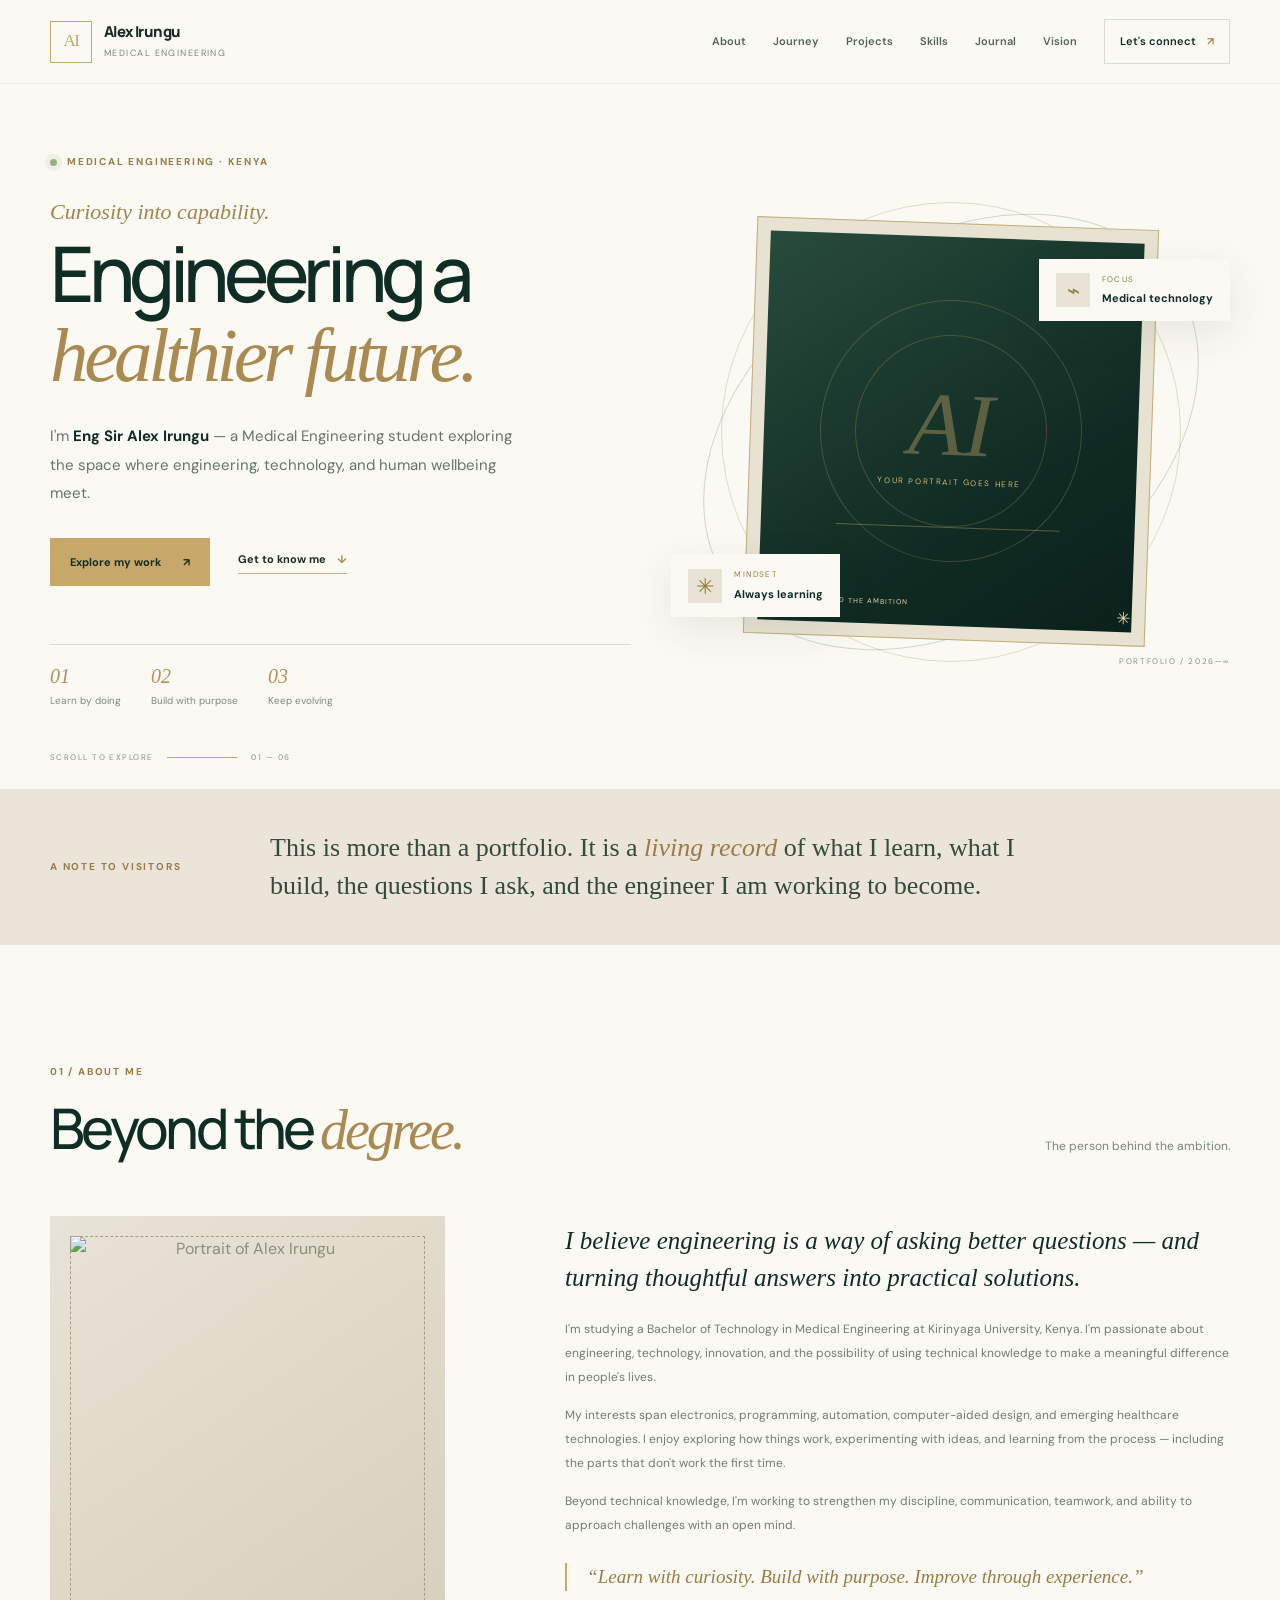
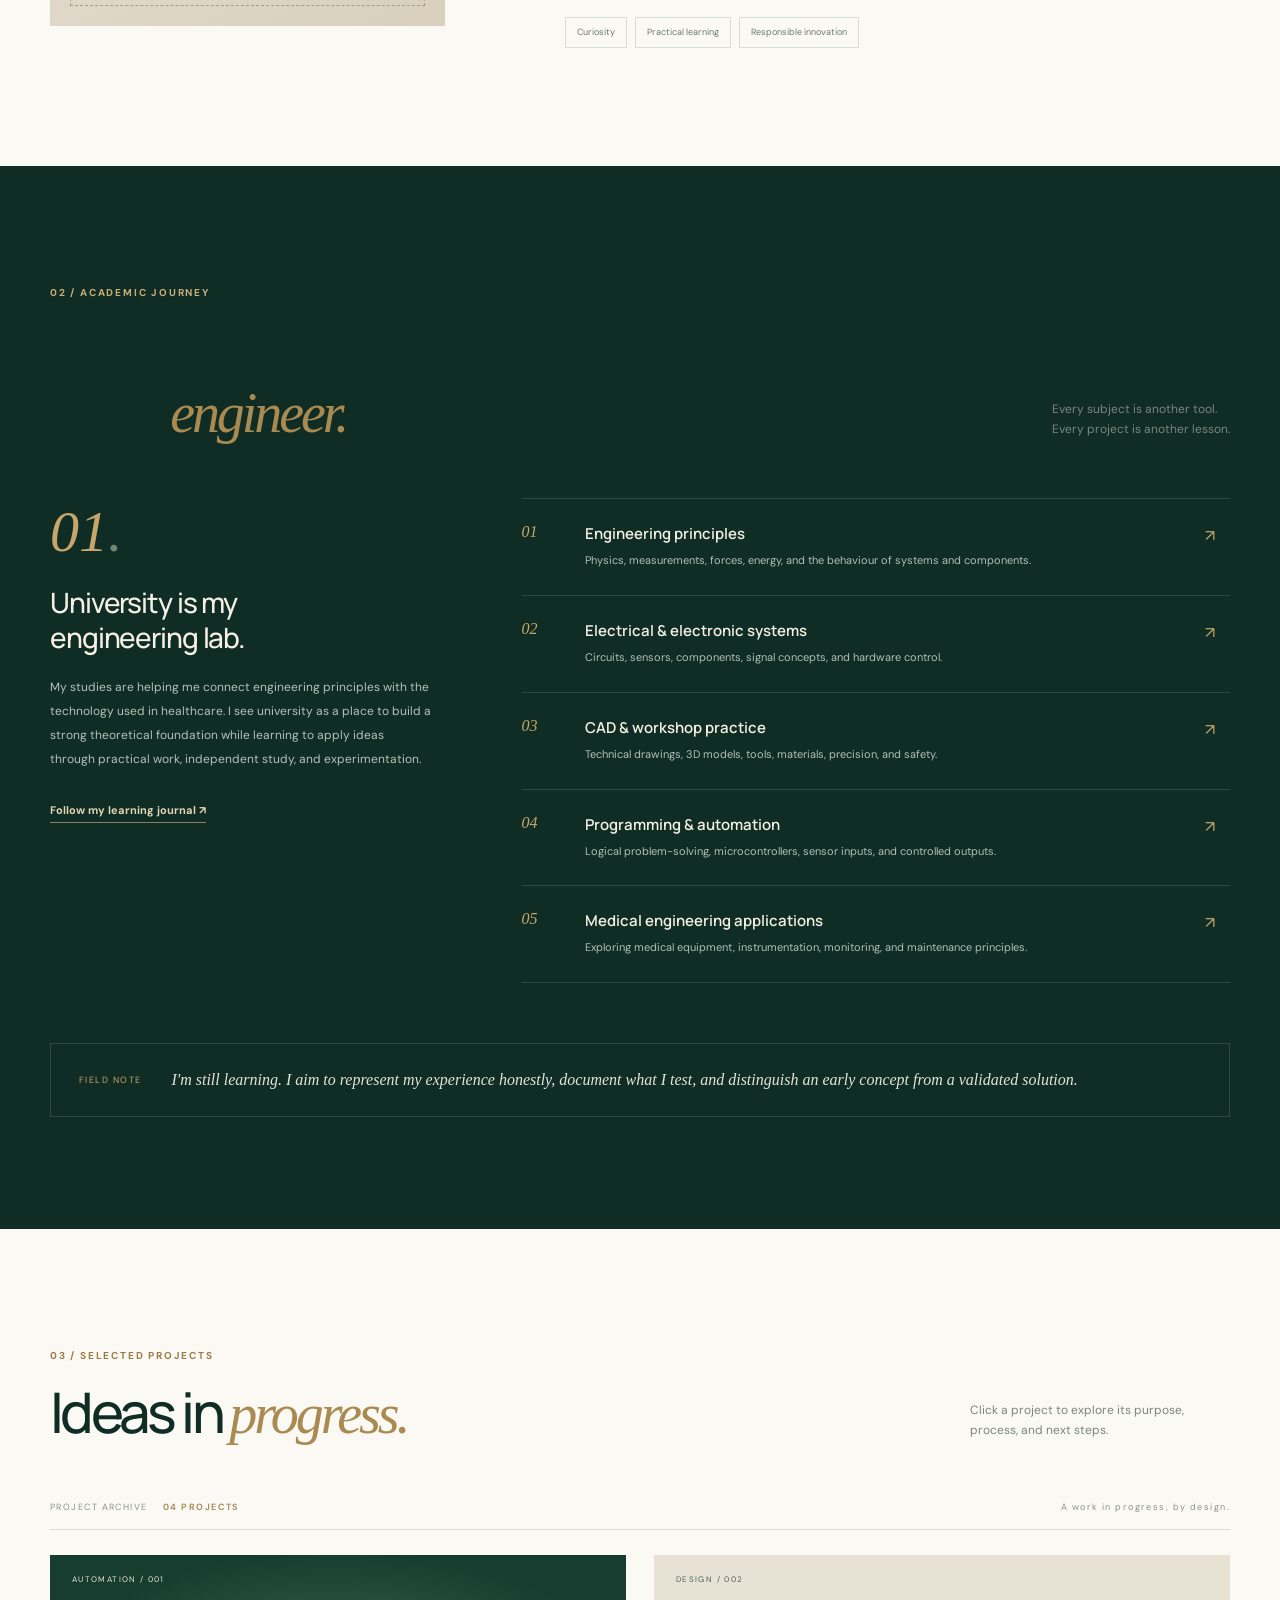
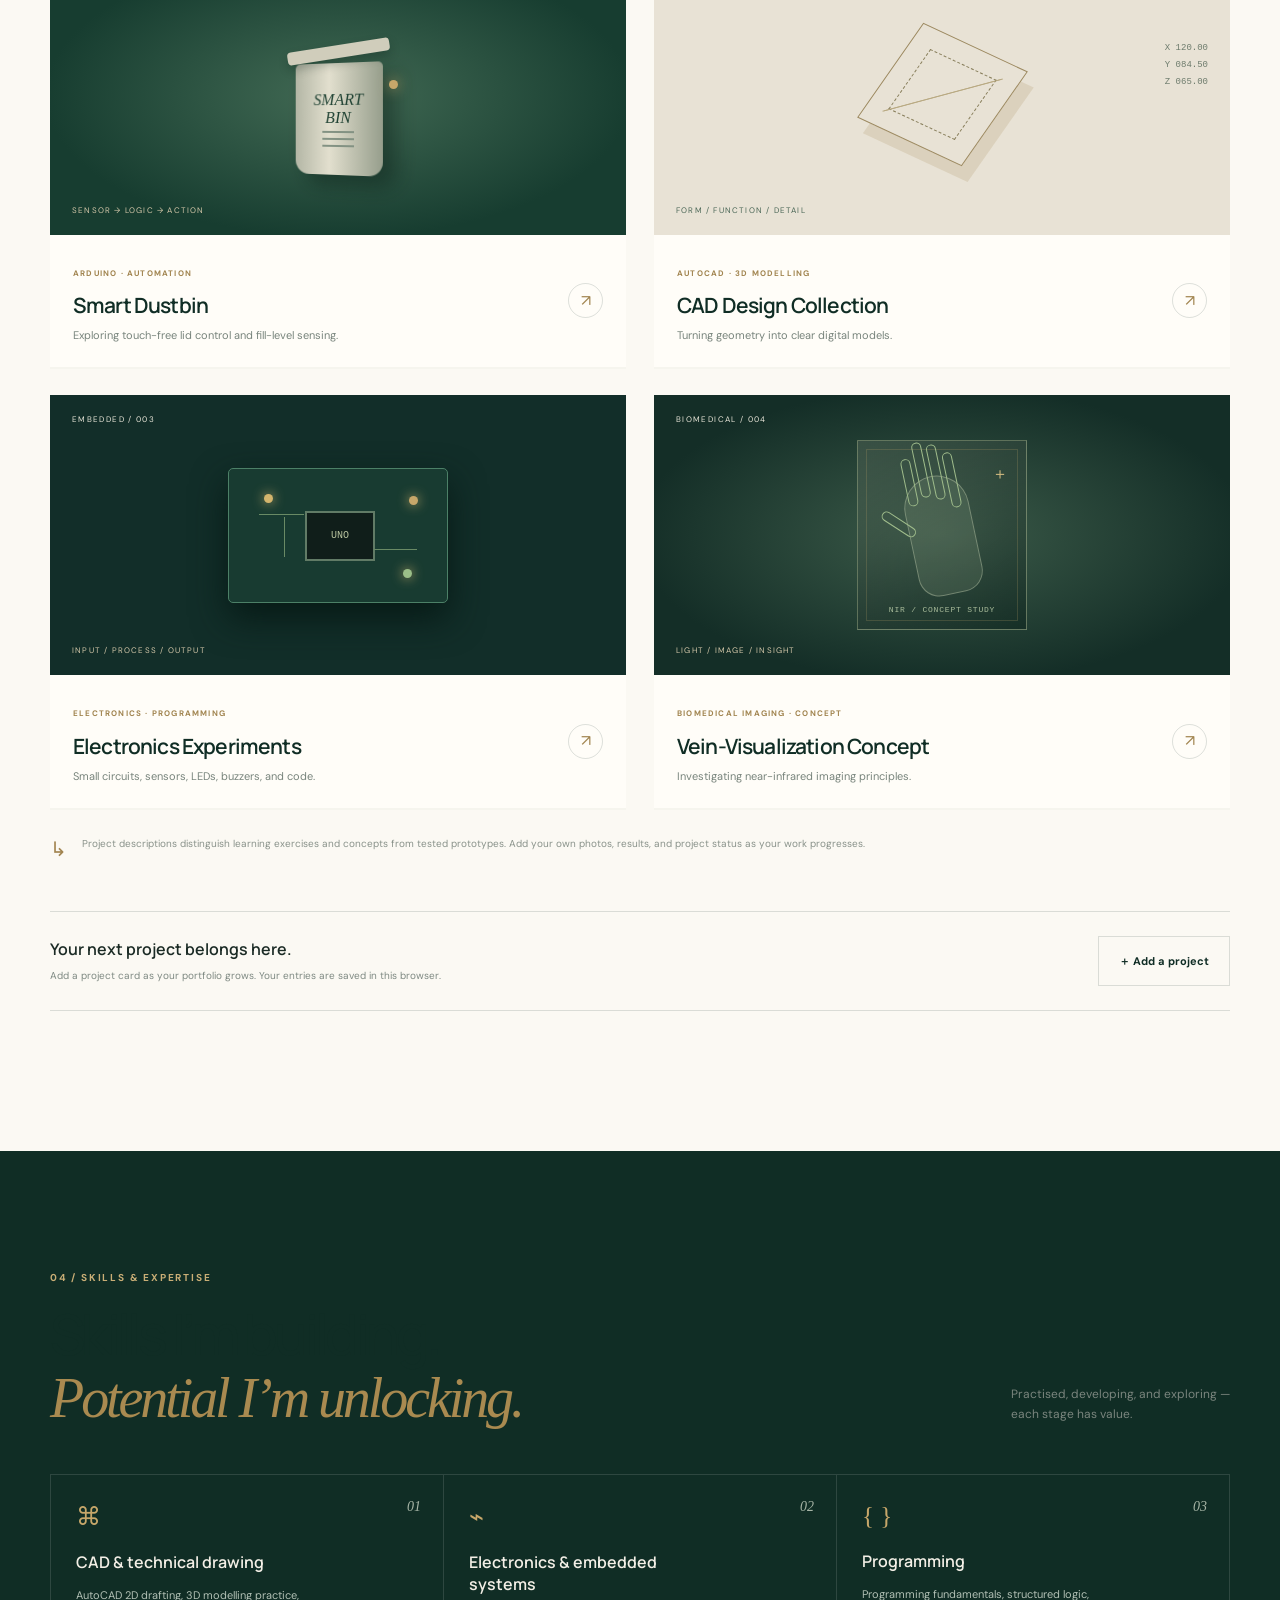
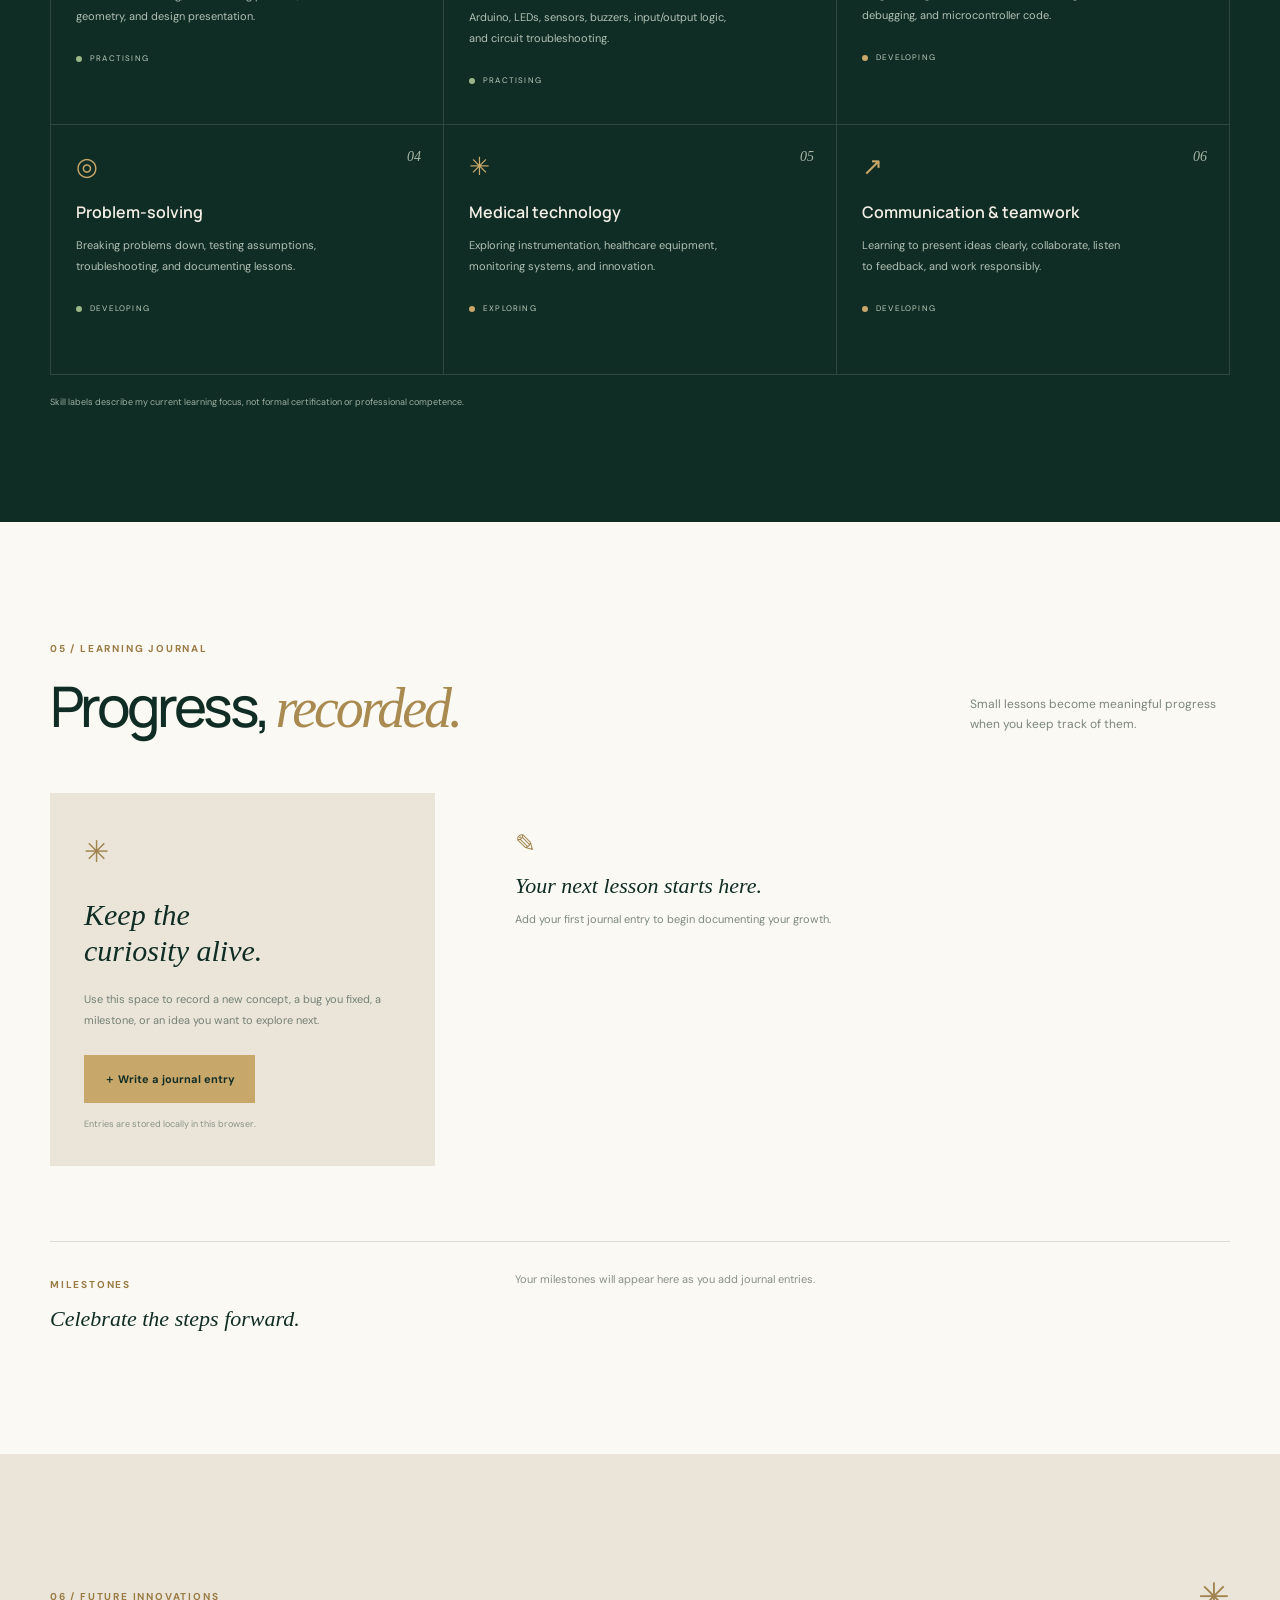
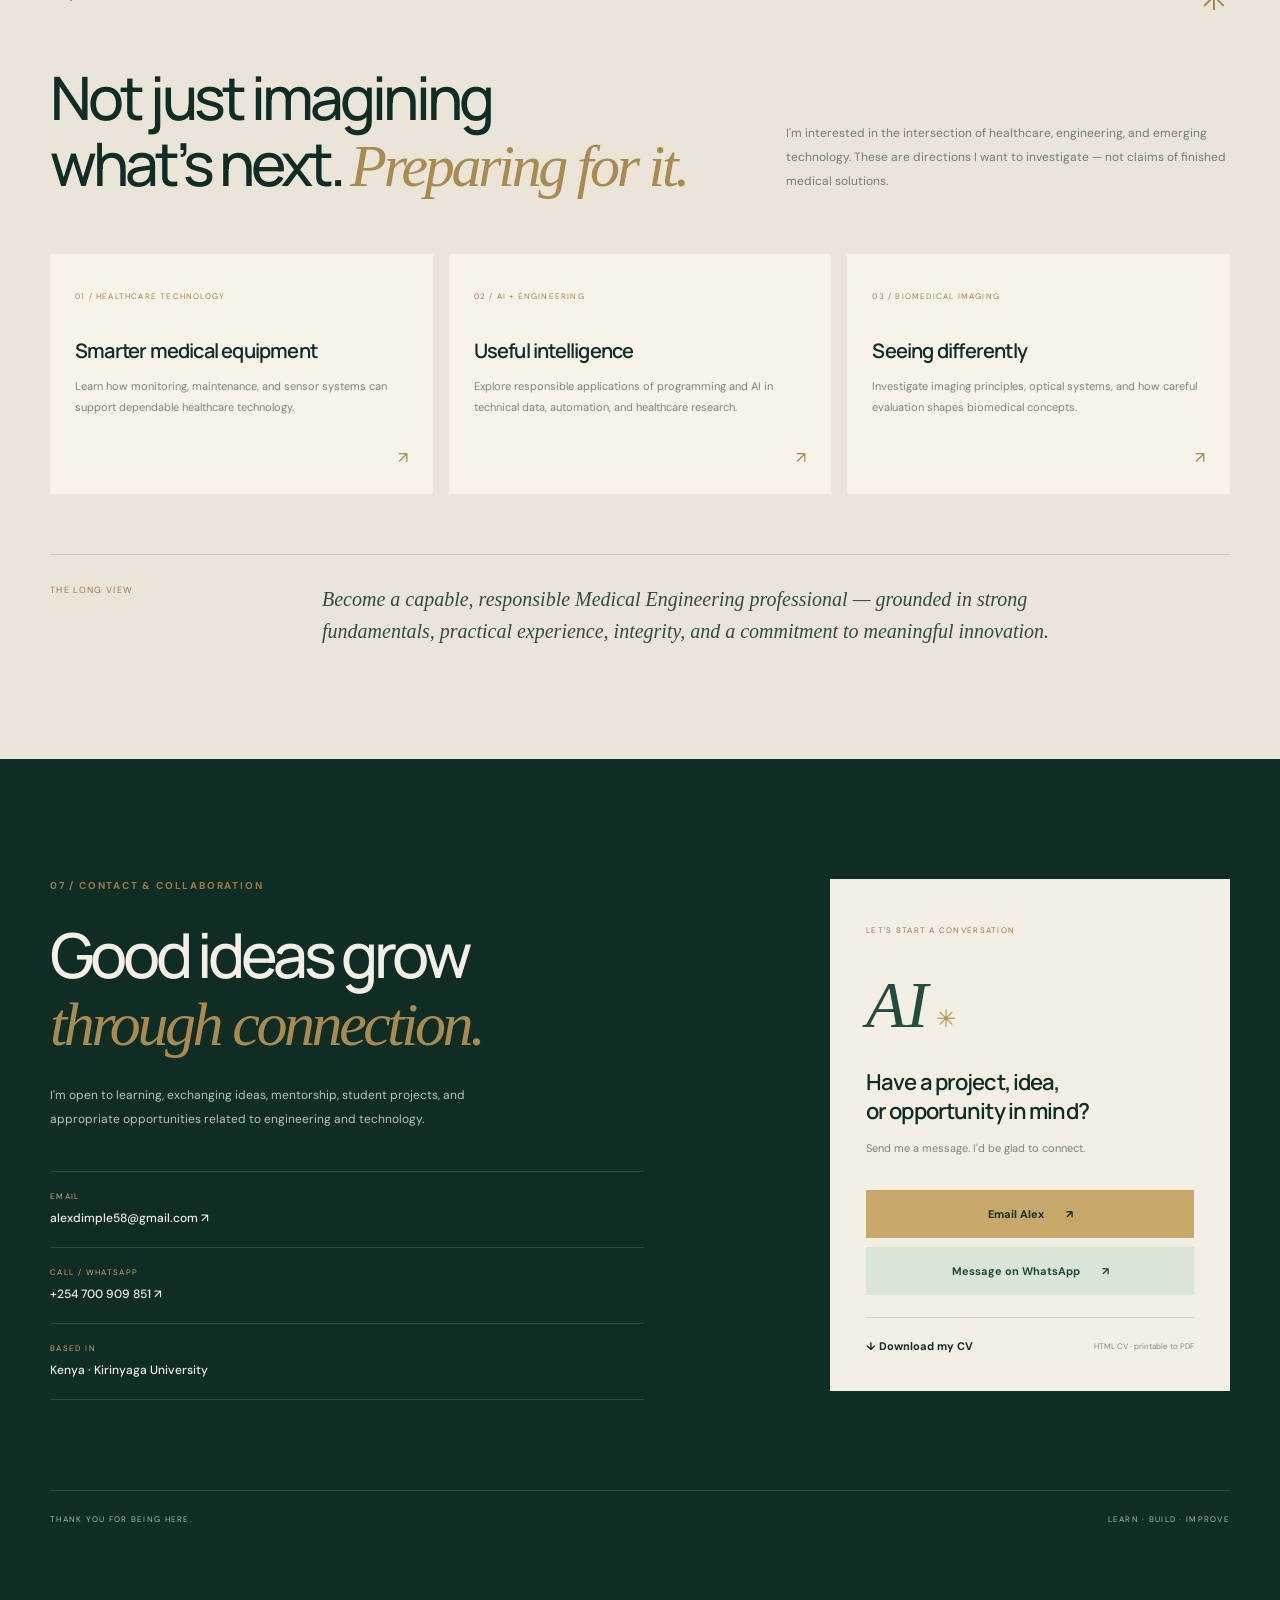
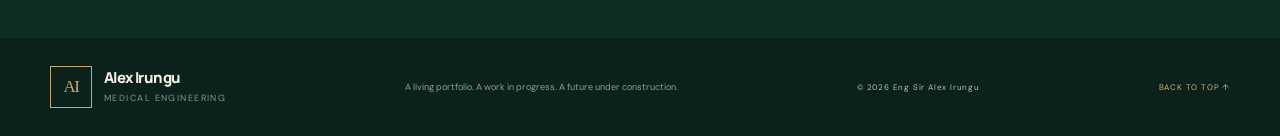
==== commit 0a1208a2: "Update index.html" ====
--- a/index.html
+++ b/index.html
@@ -47,7 +47,7 @@
     <section class="section-wrap section-pad" id="about">
       <div class="section-heading reveal"><div><span class="section-label">01 / ABOUT ME</span><h2>Beyond the <em>degree.</em></h2></div><p>The person behind the ambition.</p></div>
       <div class="about-grid">
-        <div class="about-photo reveal"><div class="photo-placeholder large"><span class="placeholder-icon">＋</span><strong>Add your story in pictures.</strong><small>Replace this space with images/profile.jpg</small></div><div class="photo-stamp">CURIOUS<br>BY NATURE</div></div>
+        <div class="about-photo reveal"><img src="CEO.jpeg" alt="Portrait of Alex Irungu" class="photo-placeholder large" style="object-fit: cover;"></div>
         <div class="about-copy reveal"><p class="lead">I believe engineering is a way of asking better questions — and turning thoughtful answers into practical solutions.</p>
           <p>I'm studying a Bachelor of Technology in Medical Engineering at Kirinyaga University, Kenya. I'm passionate about engineering, technology, innovation, and the possibility of using technical knowledge to make a meaningful difference in people's lives.</p>
           <p>My interests span electronics, programming, automation, computer-aided design, and emerging healthcare technologies. I enjoy exploring how things work, experimenting with ideas, and learning from the process — including the parts that don't work the first time.</p>
@@ -120,4 +120,4 @@
   <div class="toast" id="toast" role="status" aria-live="polite"></div>
   <script src="script.js"></script>
 </body>
-</html>+</html>
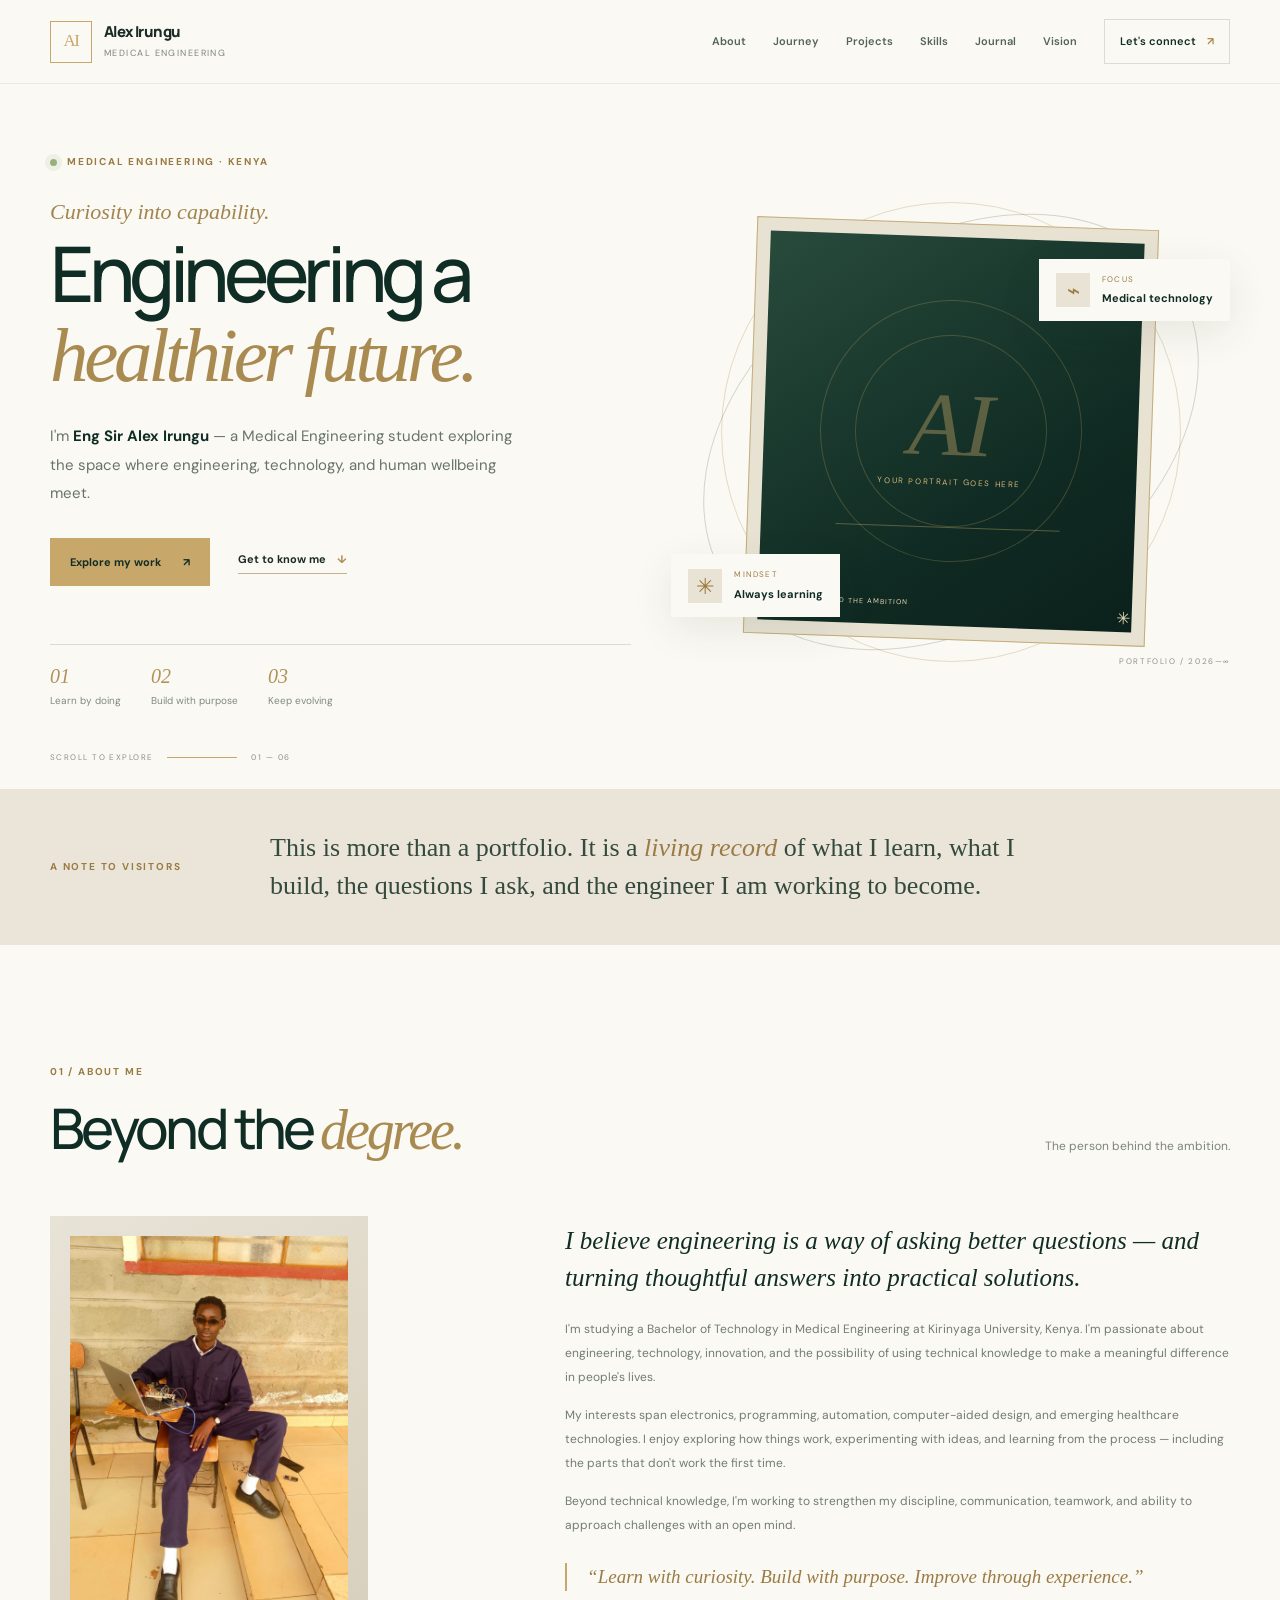
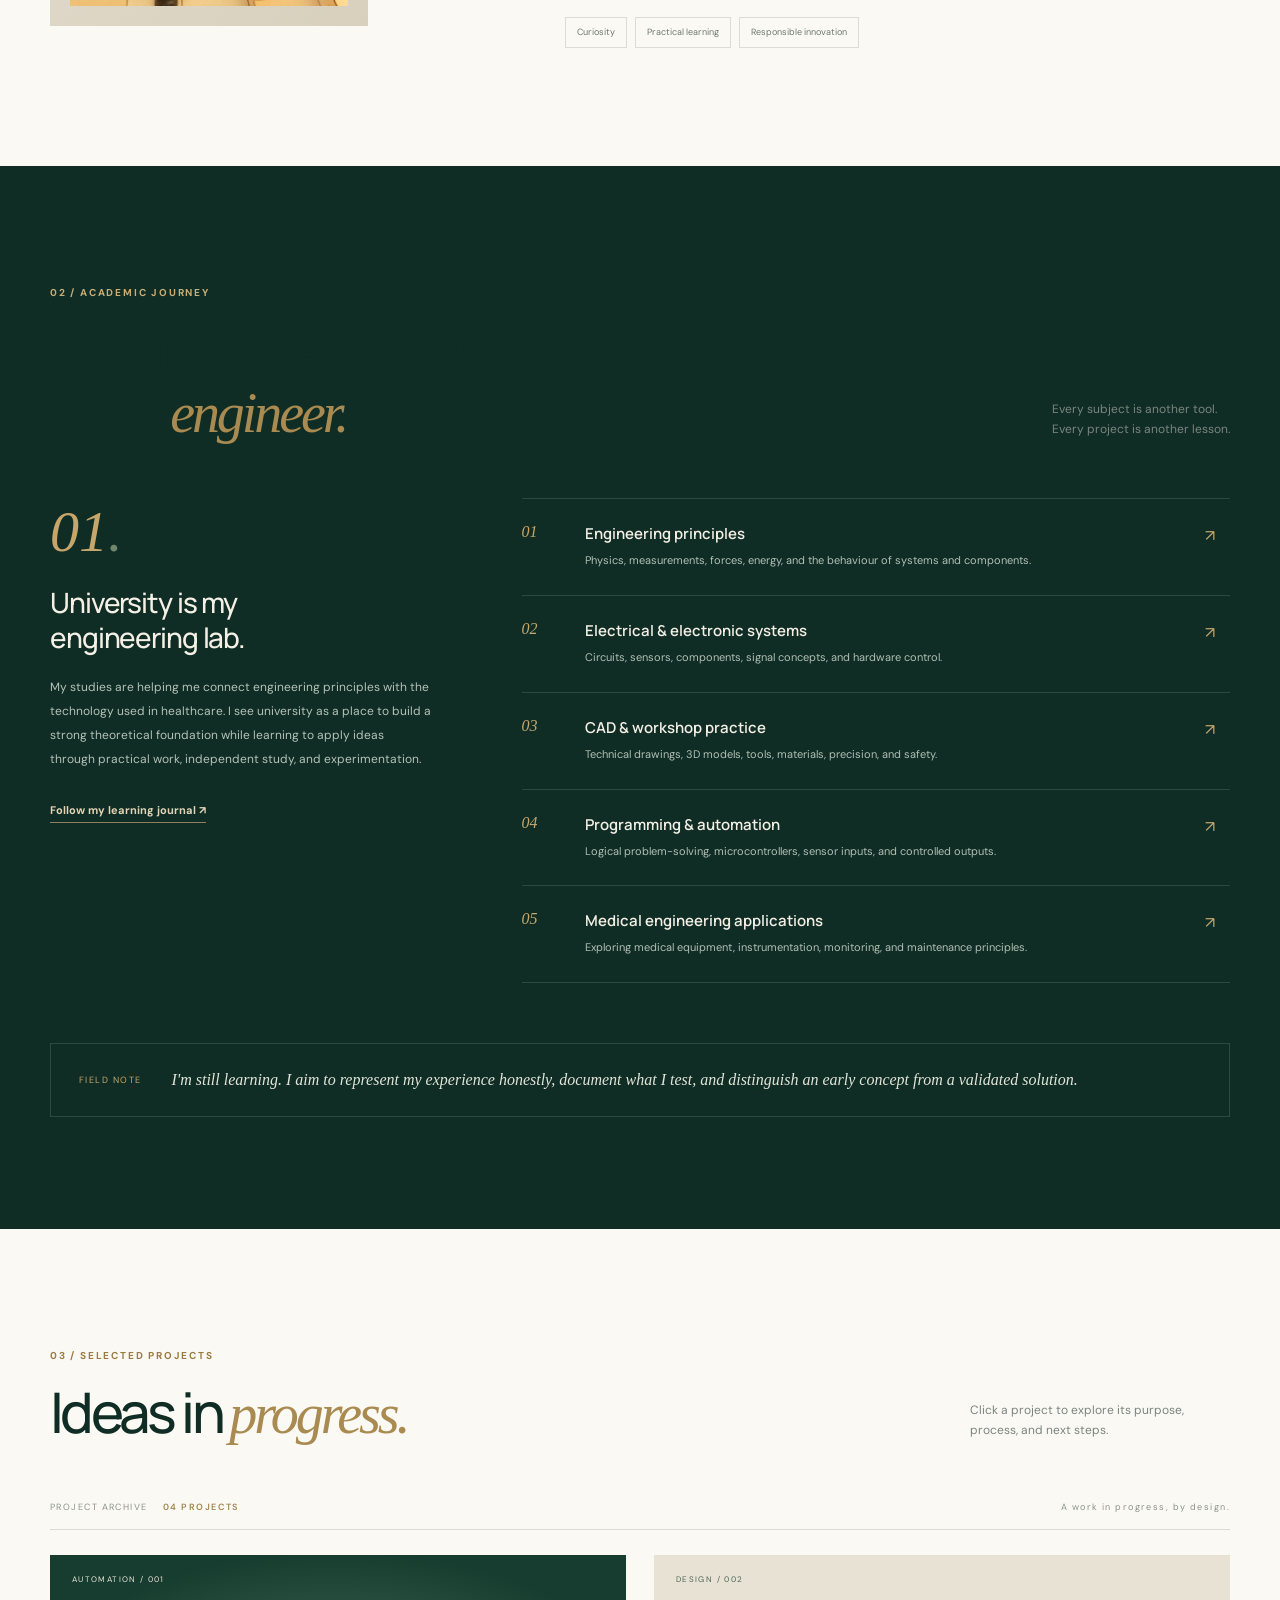
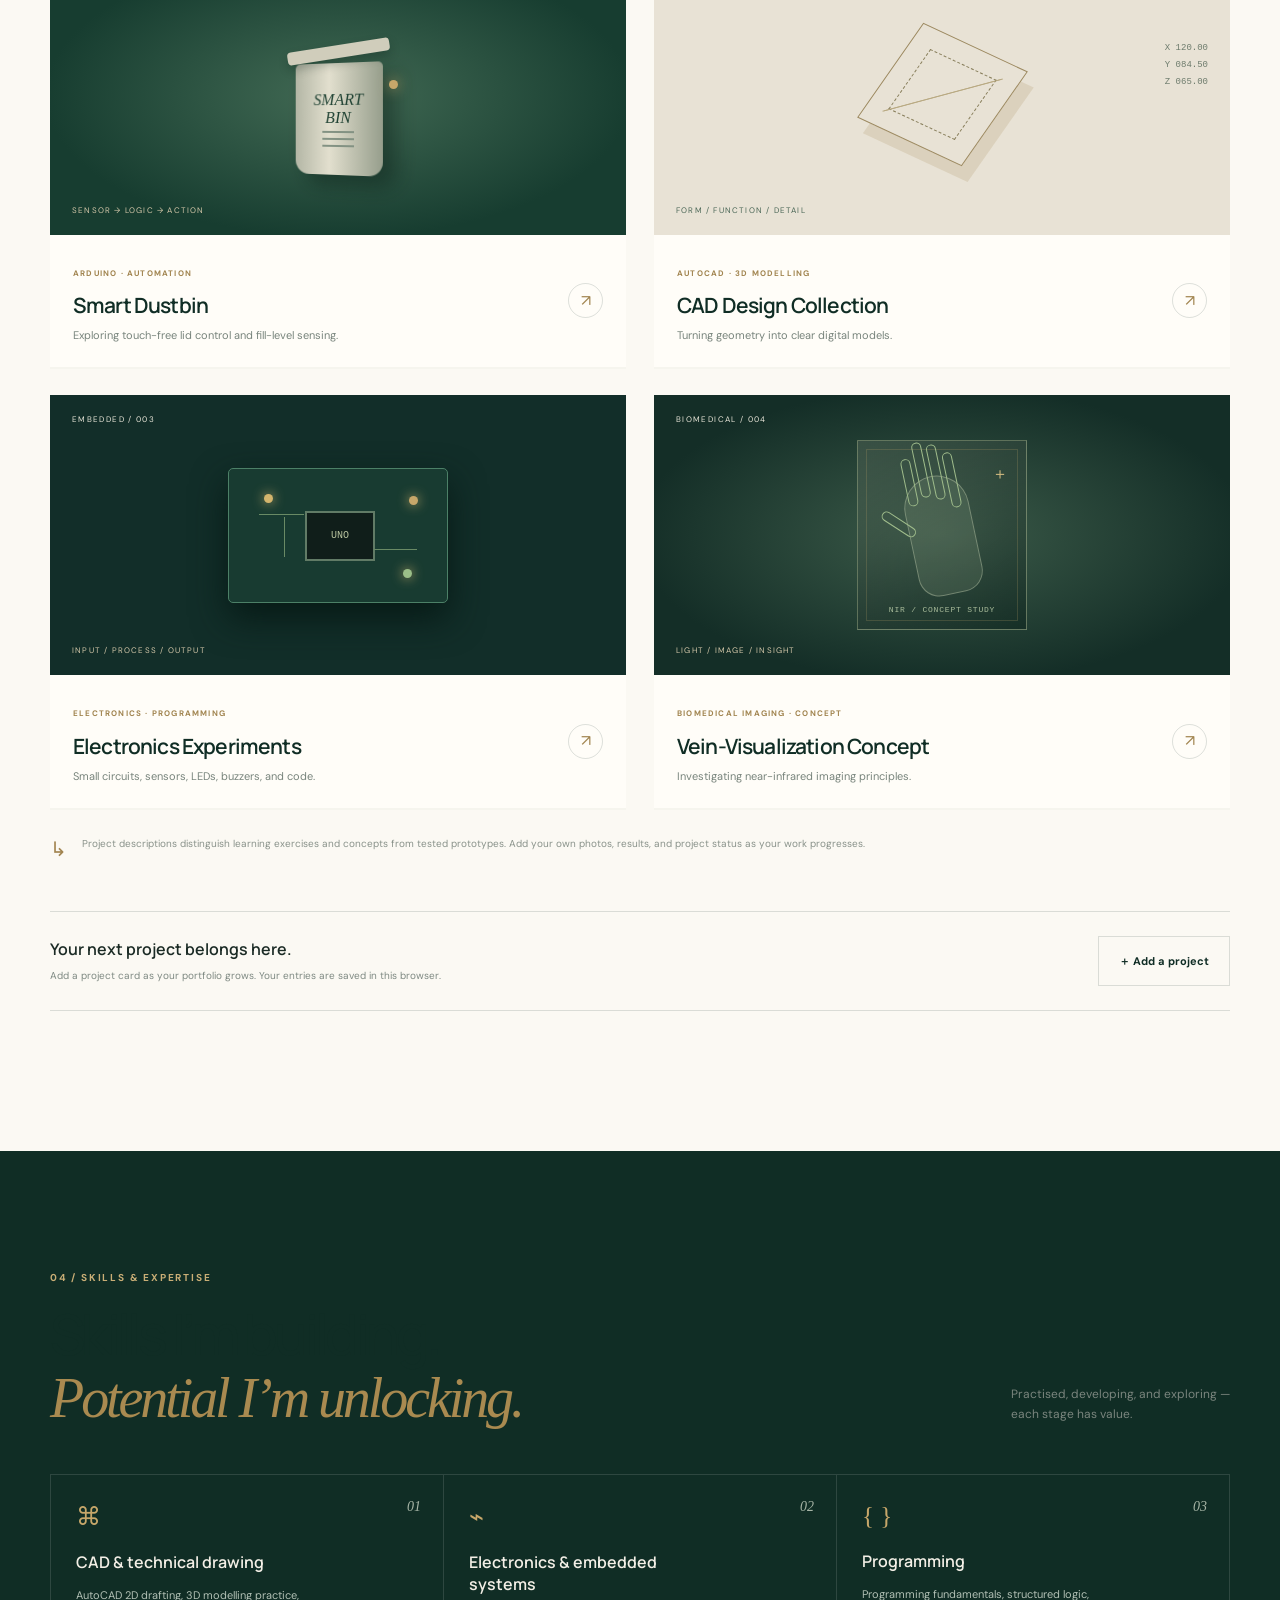
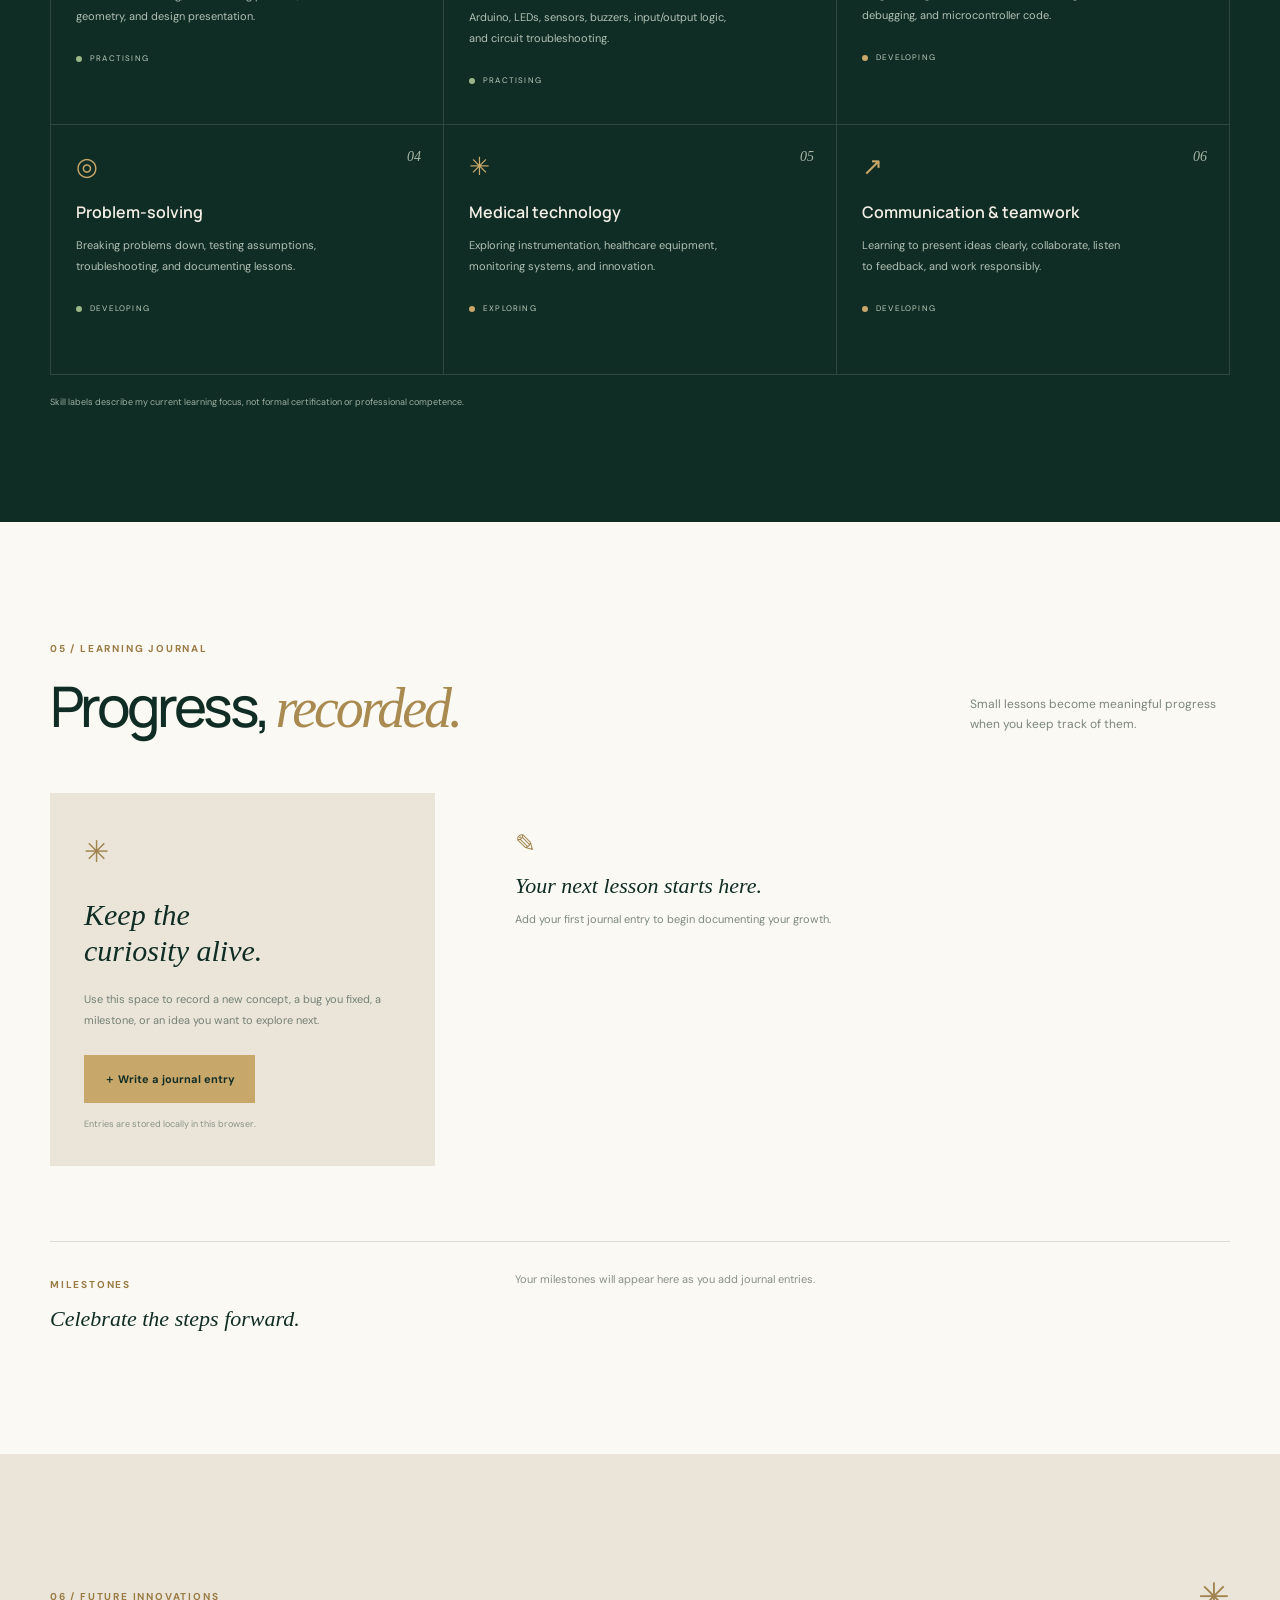
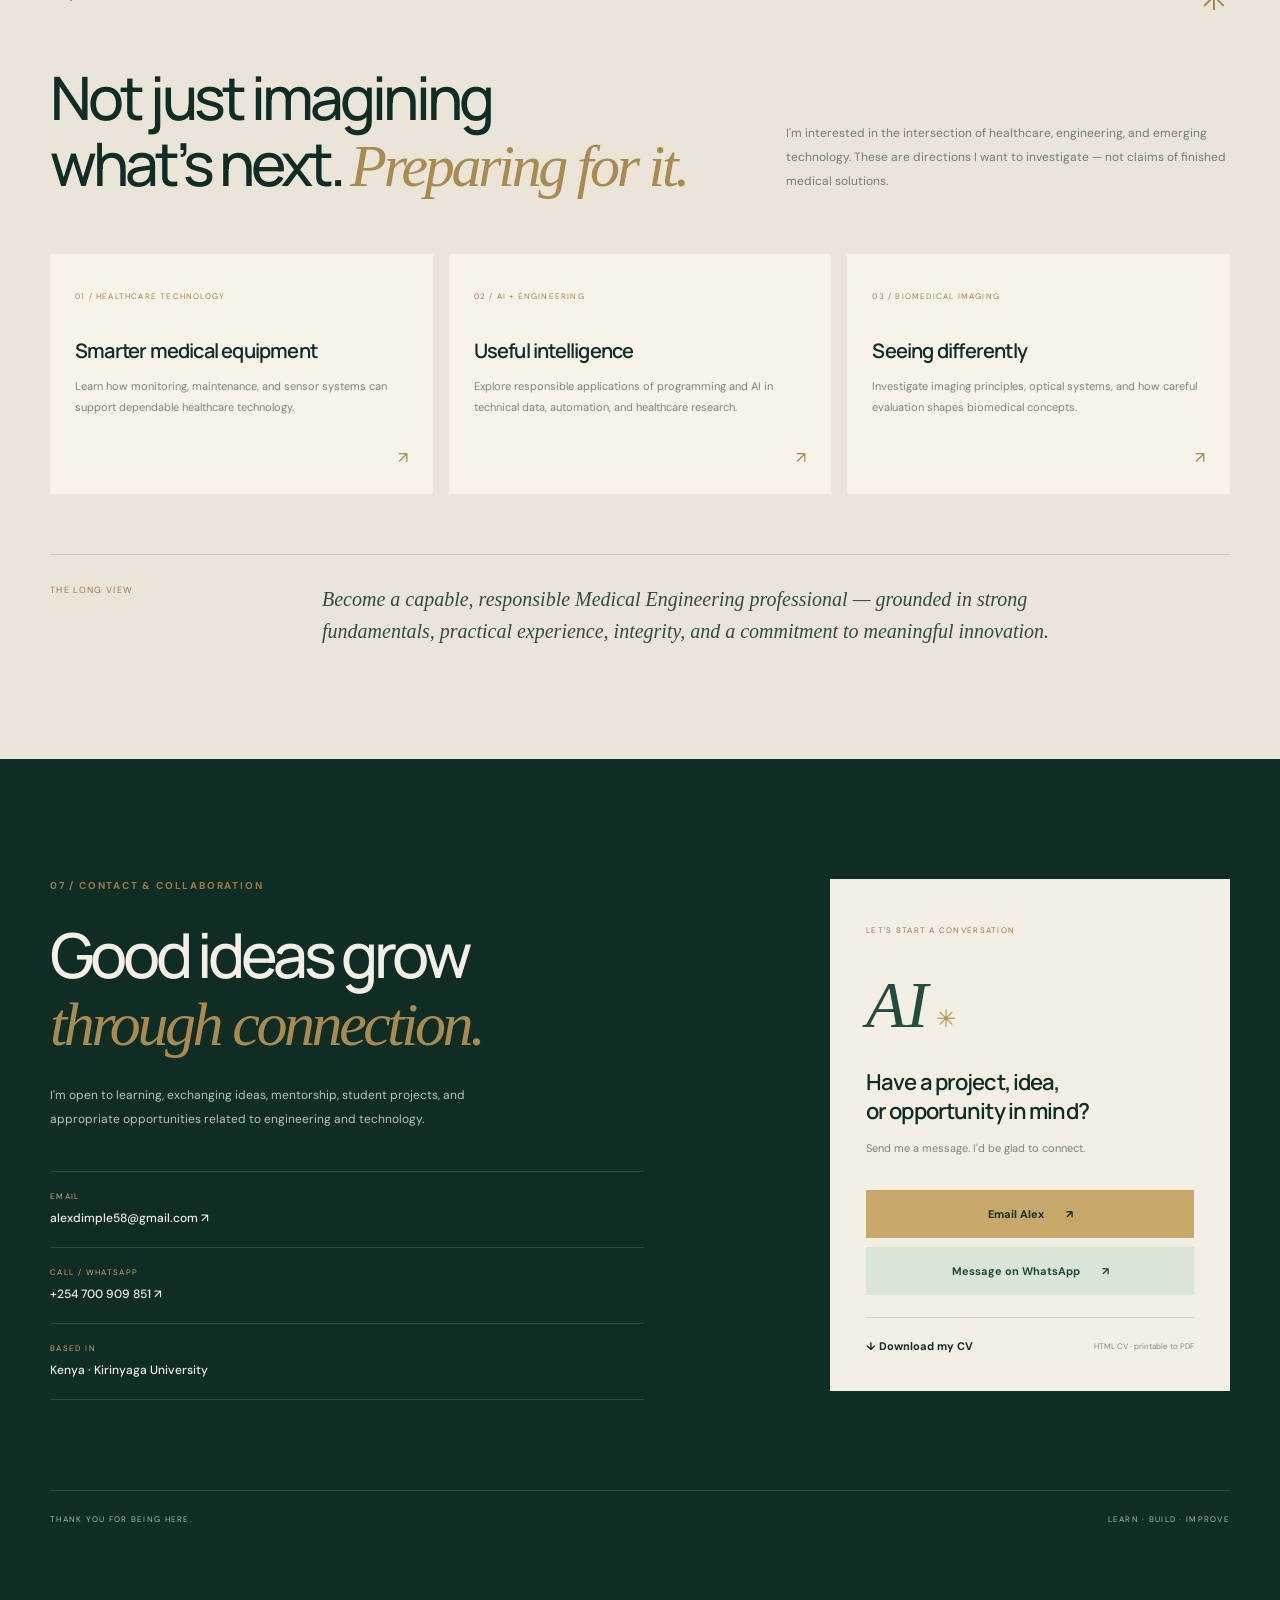
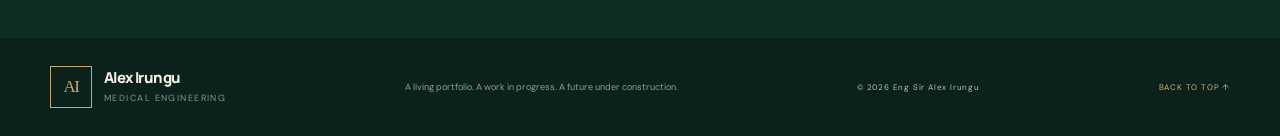
==== commit a9c521ec: "Update index.html" ====
--- a/index.html
+++ b/index.html
@@ -47,7 +47,7 @@
     <section class="section-wrap section-pad" id="about">
       <div class="section-heading reveal"><div><span class="section-label">01 / ABOUT ME</span><h2>Beyond the <em>degree.</em></h2></div><p>The person behind the ambition.</p></div>
       <div class="about-grid">
-        <div class="about-photo reveal"><img src="CEO.jpeg" alt="Portrait of Alex Irungu" class="photo-placeholder large" style="object-fit: cover;"></div>
+        <div class="about-photo reveal"><img src="images/CEO.jpeg" alt="Portrait of Alex Irungu" class="photo-placeholder large" style="object-fit: cover;"></div>
         <div class="about-copy reveal"><p class="lead">I believe engineering is a way of asking better questions — and turning thoughtful answers into practical solutions.</p>
           <p>I'm studying a Bachelor of Technology in Medical Engineering at Kirinyaga University, Kenya. I'm passionate about engineering, technology, innovation, and the possibility of using technical knowledge to make a meaningful difference in people's lives.</p>
           <p>My interests span electronics, programming, automation, computer-aided design, and emerging healthcare technologies. I enjoy exploring how things work, experimenting with ideas, and learning from the process — including the parts that don't work the first time.</p>
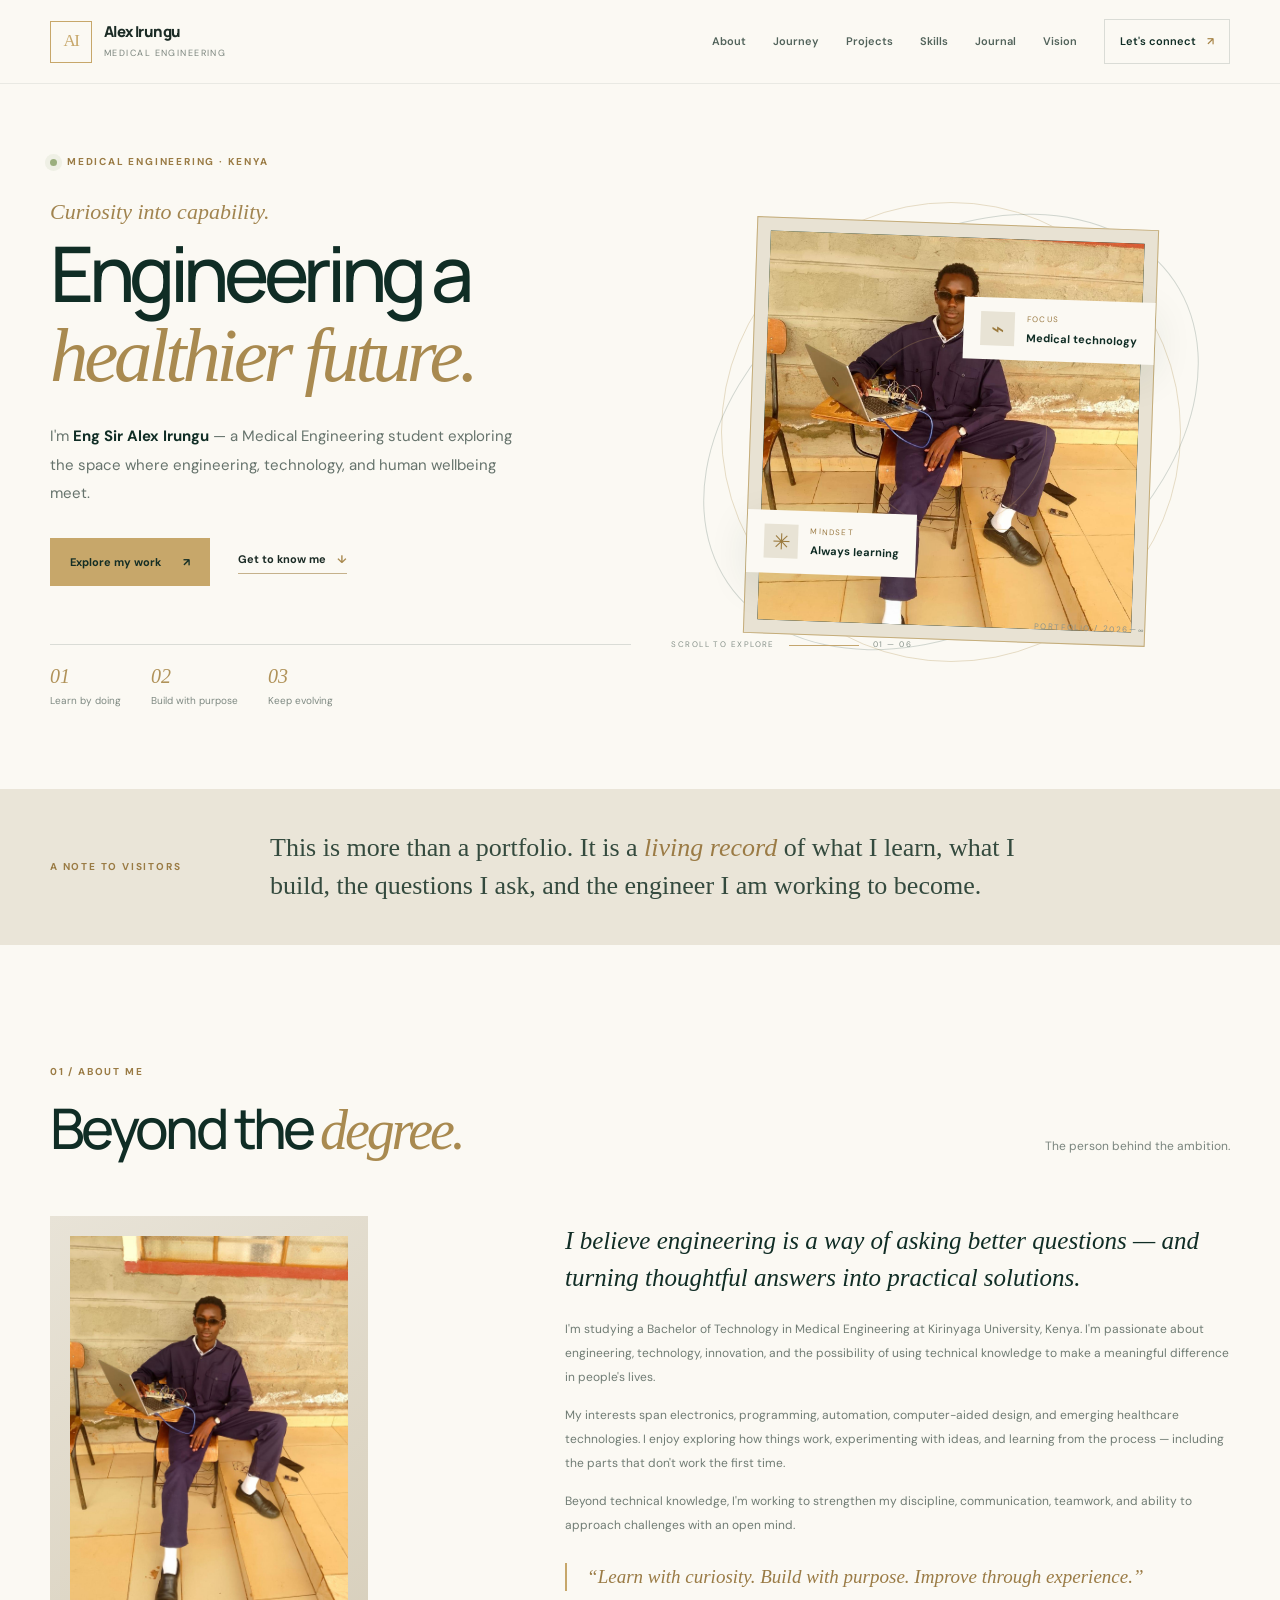
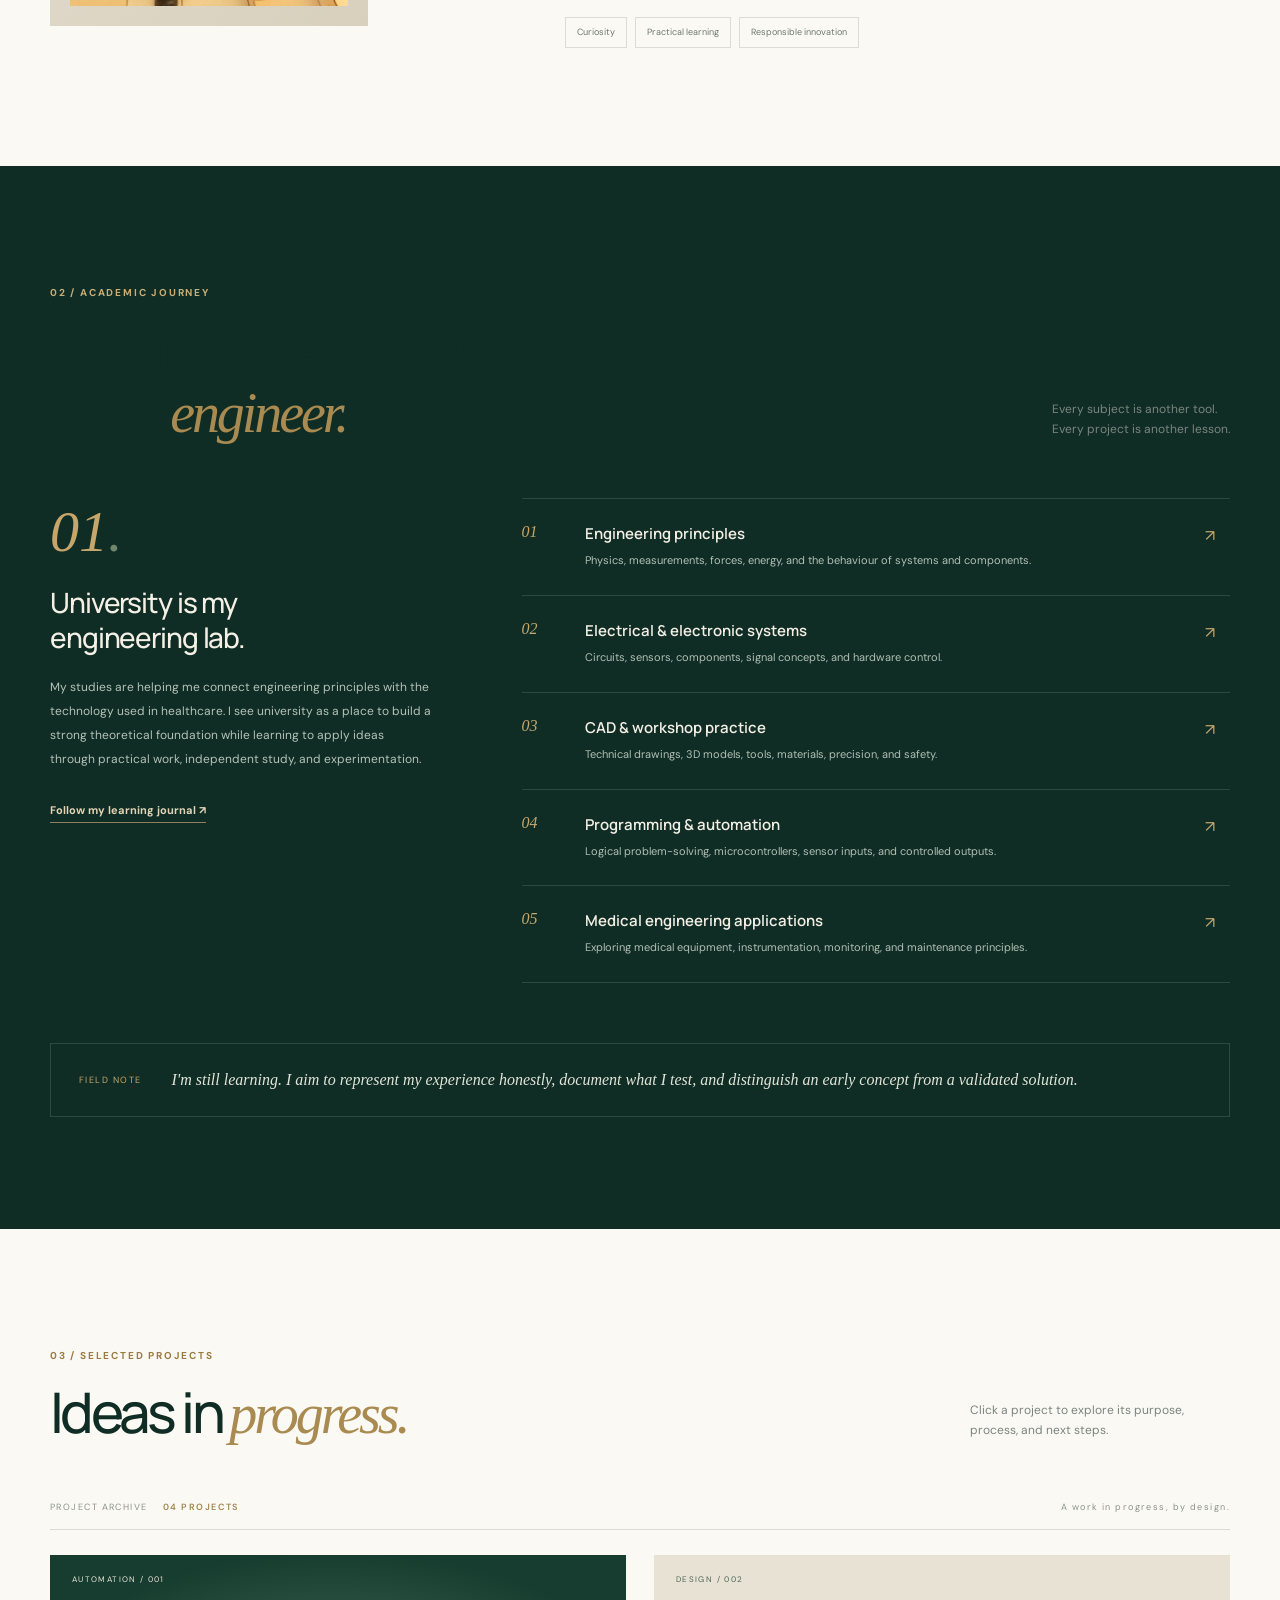
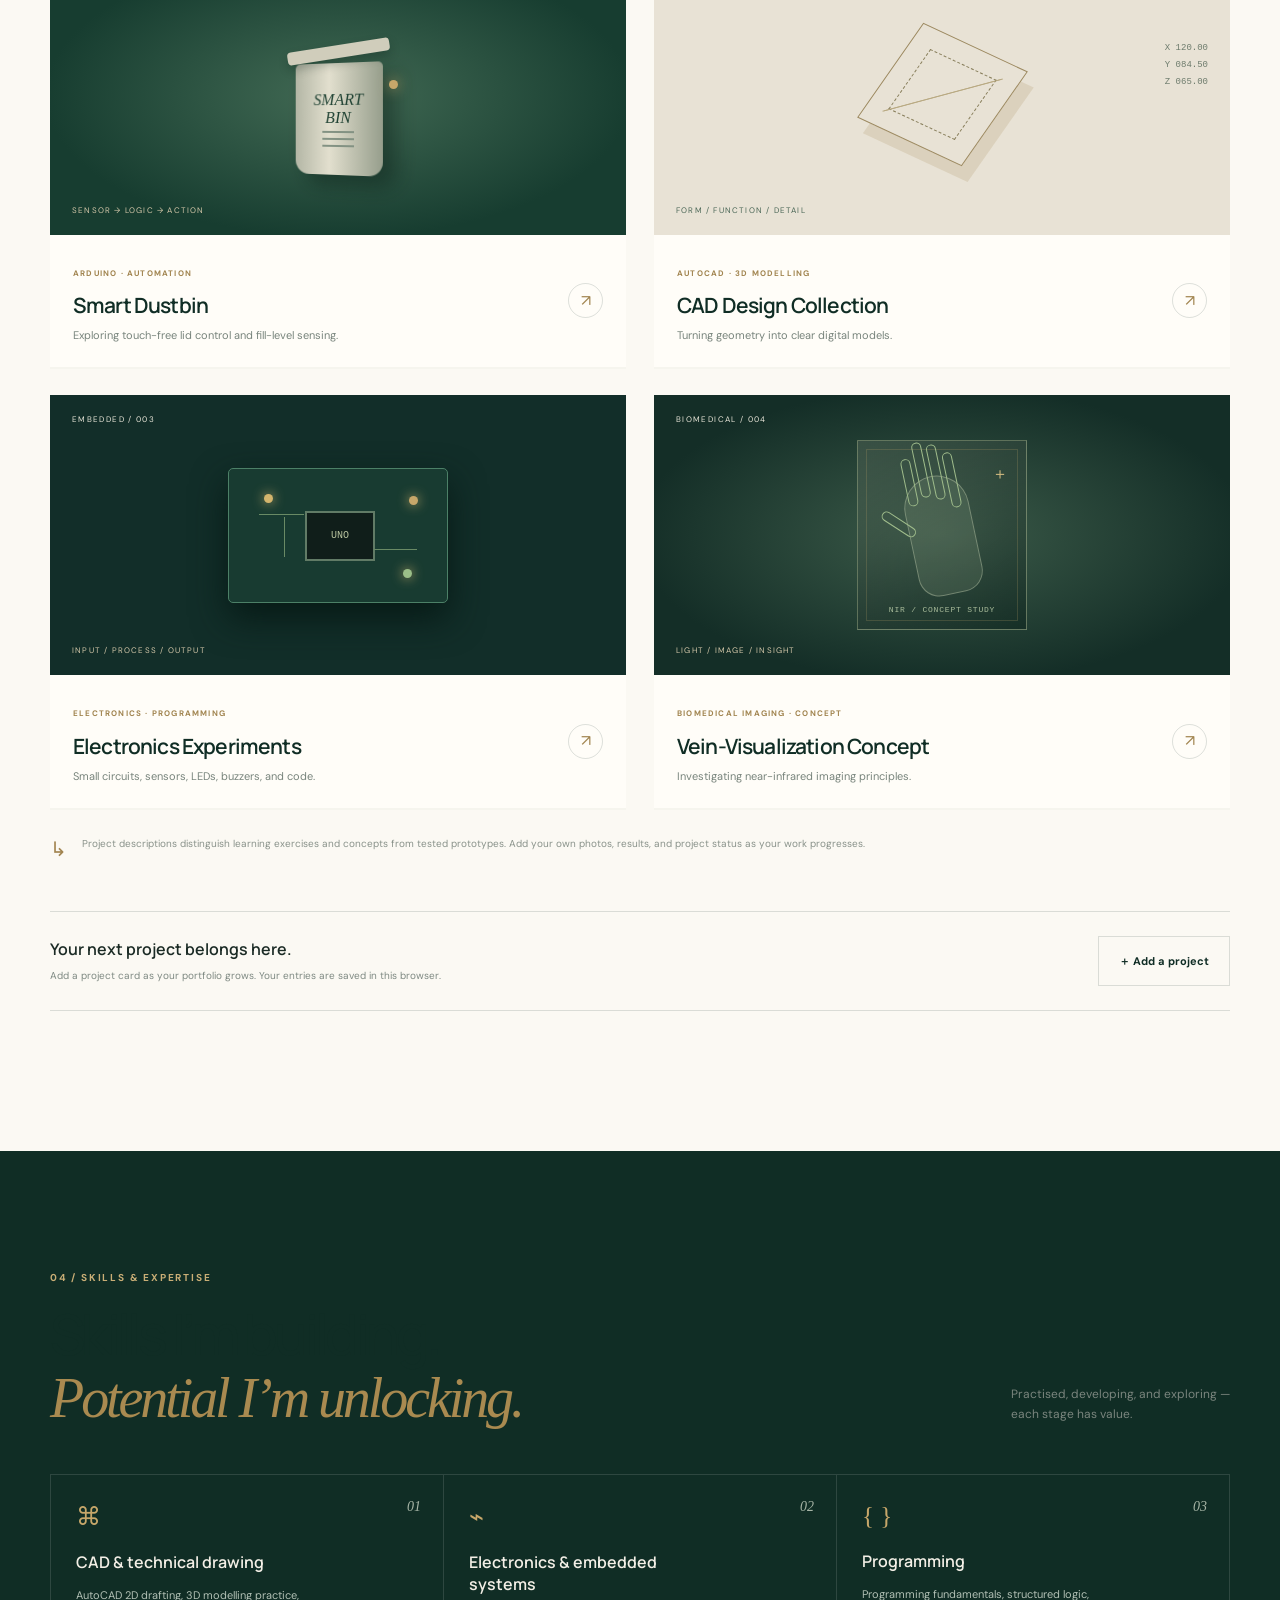
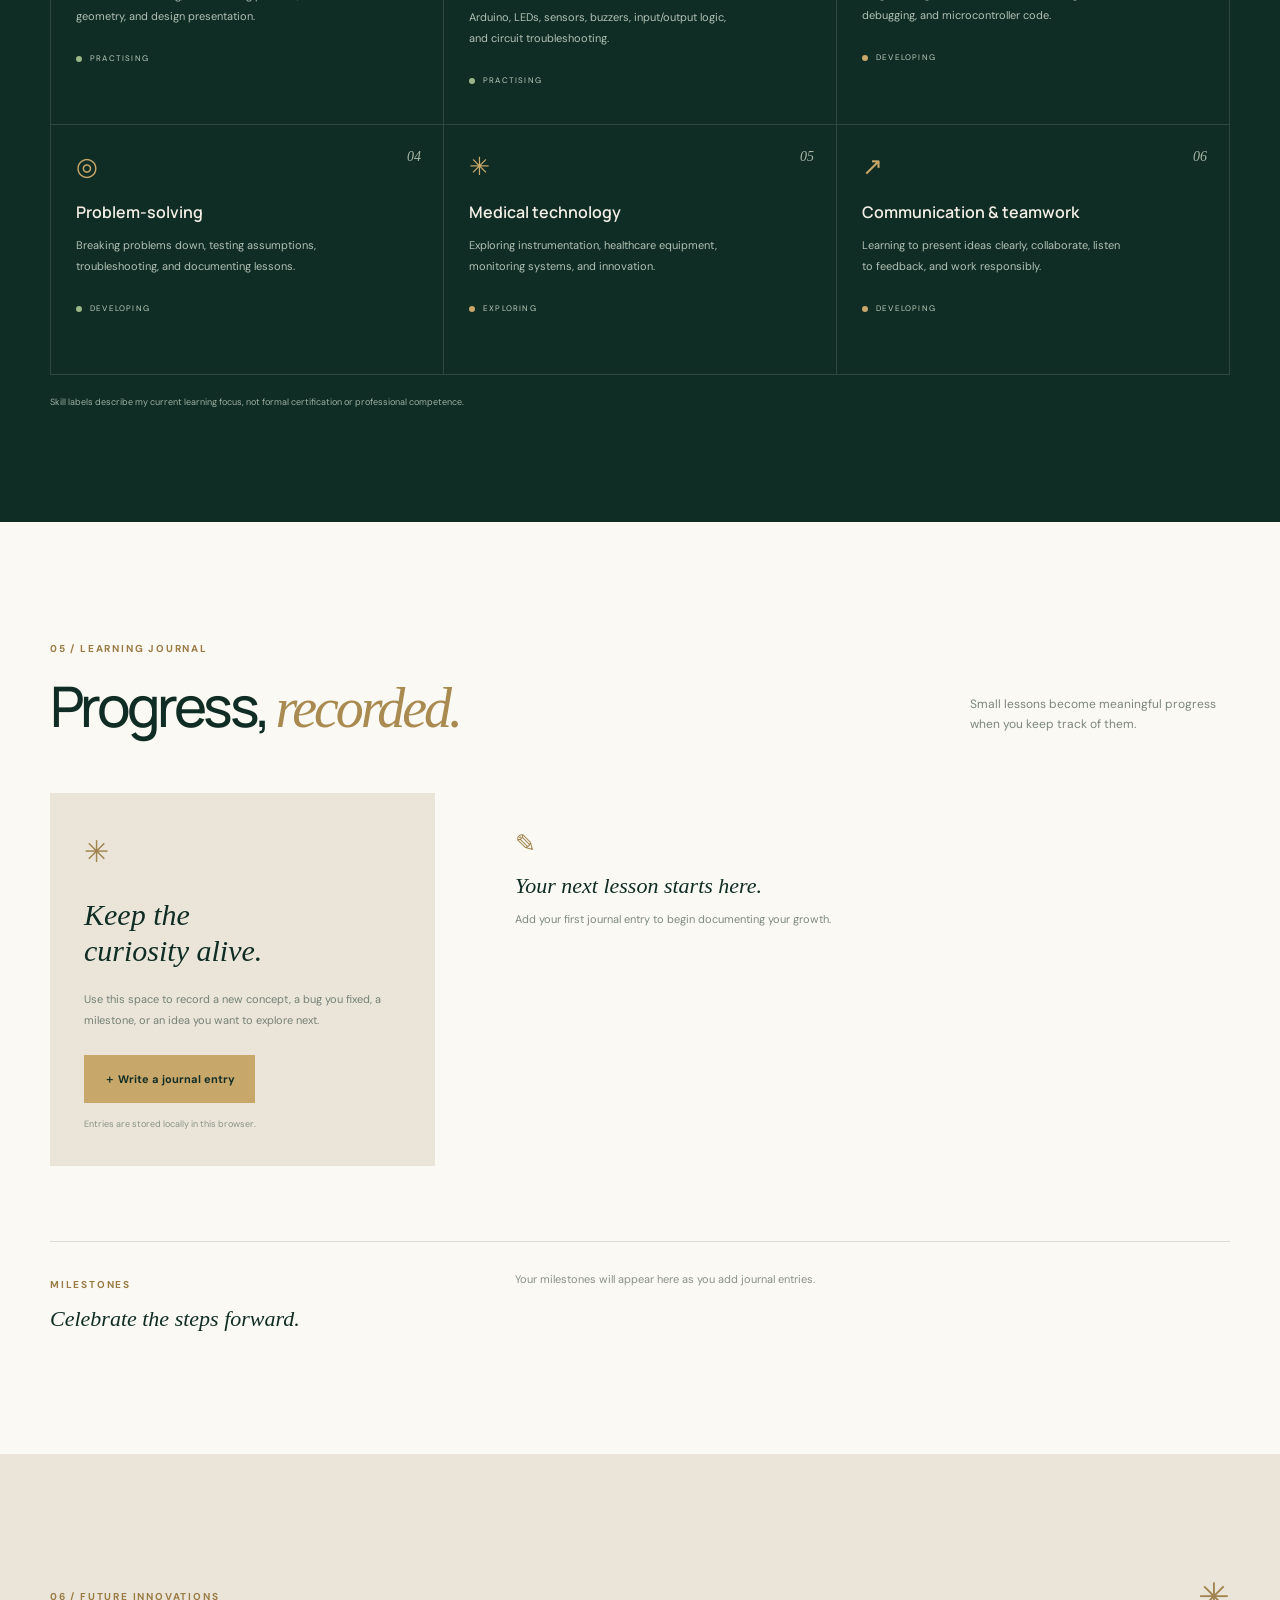
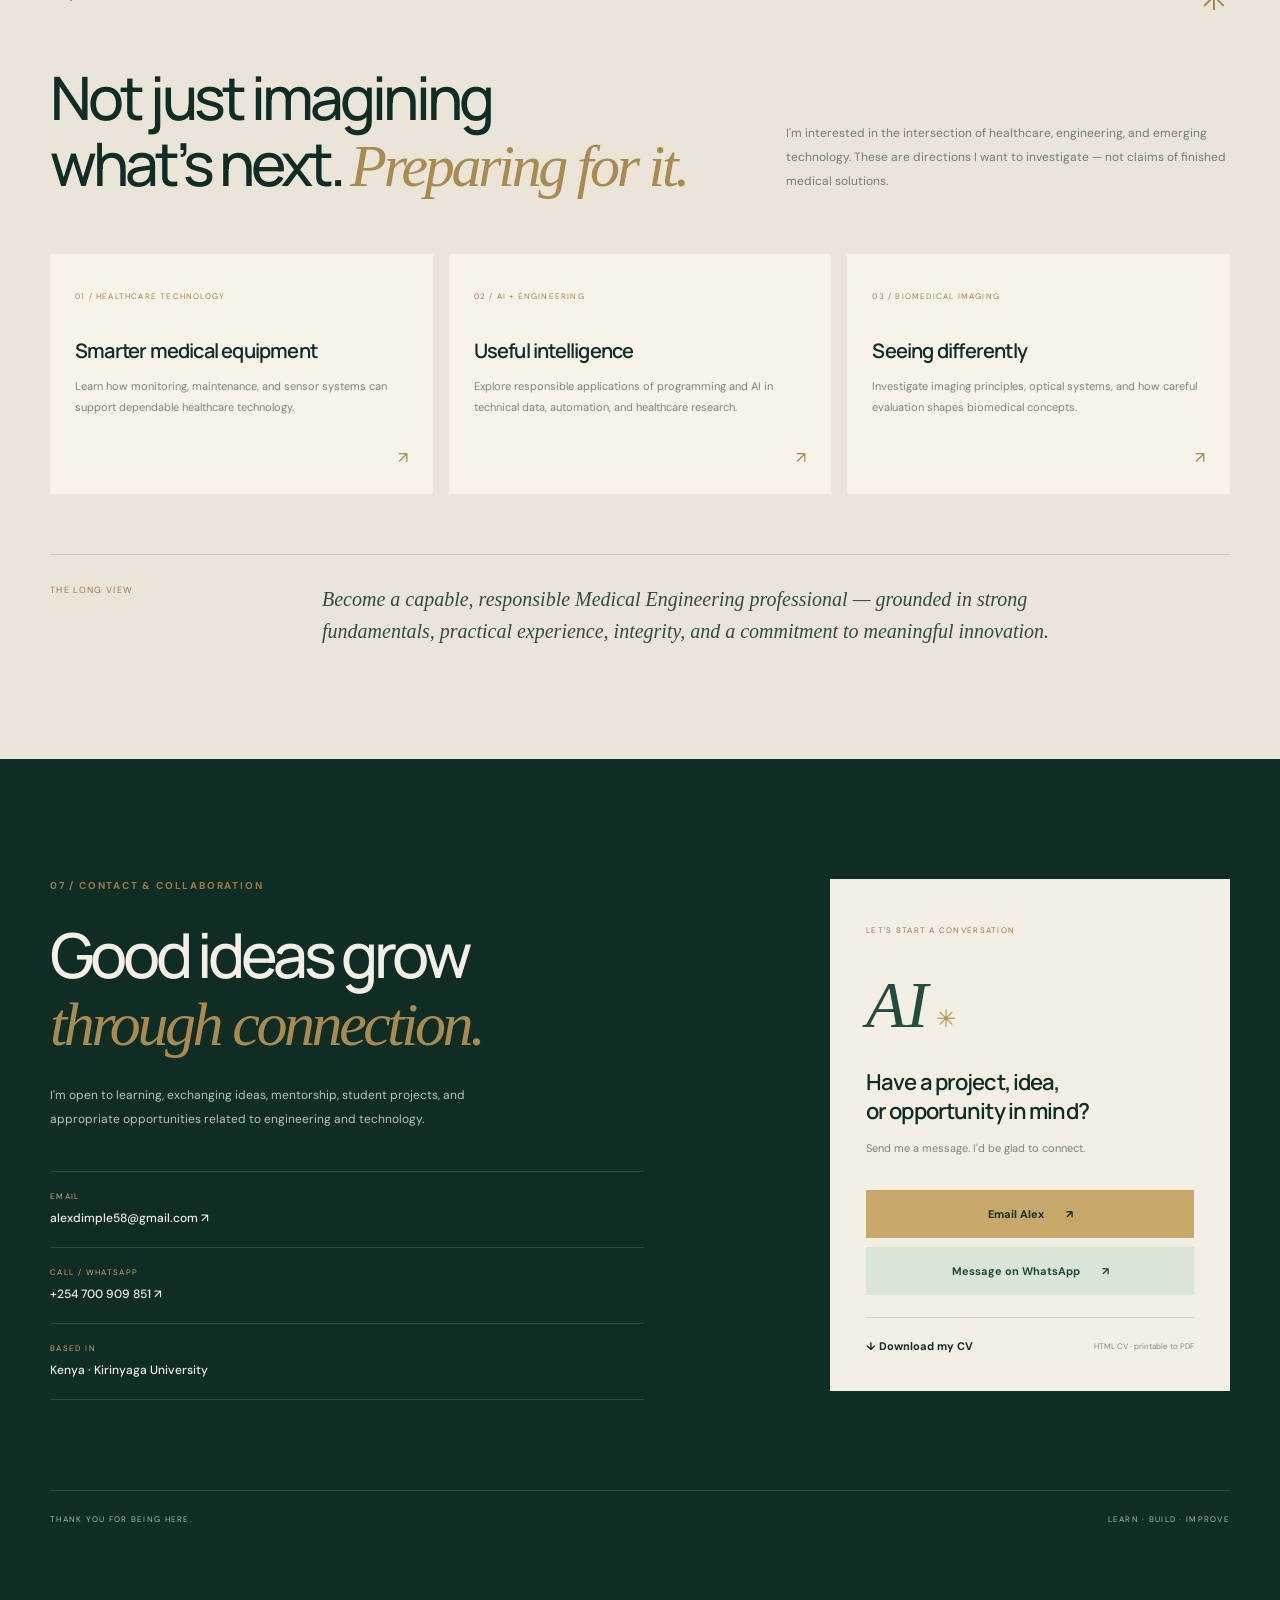
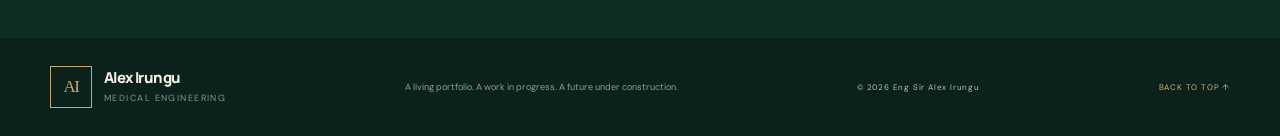
==== commit a7d3e000: "Update index.html" ====
--- a/index.html
+++ b/index.html
@@ -34,7 +34,7 @@
       </div>
       <div class="hero-art reveal">
         <div class="orbit orbit-one"></div><div class="orbit orbit-two"></div>
-        <div class="portrait-frame"><div class="portrait-placeholder"><span class="portrait-initials">AI</span><span class="photo-note">YOUR PORTRAIT GOES HERE</span><span class="portrait-line"></span></div><div class="portrait-caption"><span>THE PERSON BEHIND THE AMBITION</span><span class="caption-dot">✳</span></div></div>
+        <div class="portrait-frame"><div class="portrait-placeholder"><img src="images/CEO.jpeg" alt="Portrait of Alex Irungu" style="position:absolute;width:100%;height:100%;inset:0;object-fit:cover;"><span class="portrait-line"></span></div>
         <div class="floating-card card-top"><span class="mini-icon">⌁</span><span><small>FOCUS</small><strong>Medical technology</strong></span></div>
         <div class="floating-card card-bottom"><span class="mini-icon">✳</span><span><small>MINDSET</small><strong>Always learning</strong></span></div>
         <span class="hero-index">PORTFOLIO / 2026—∞</span>
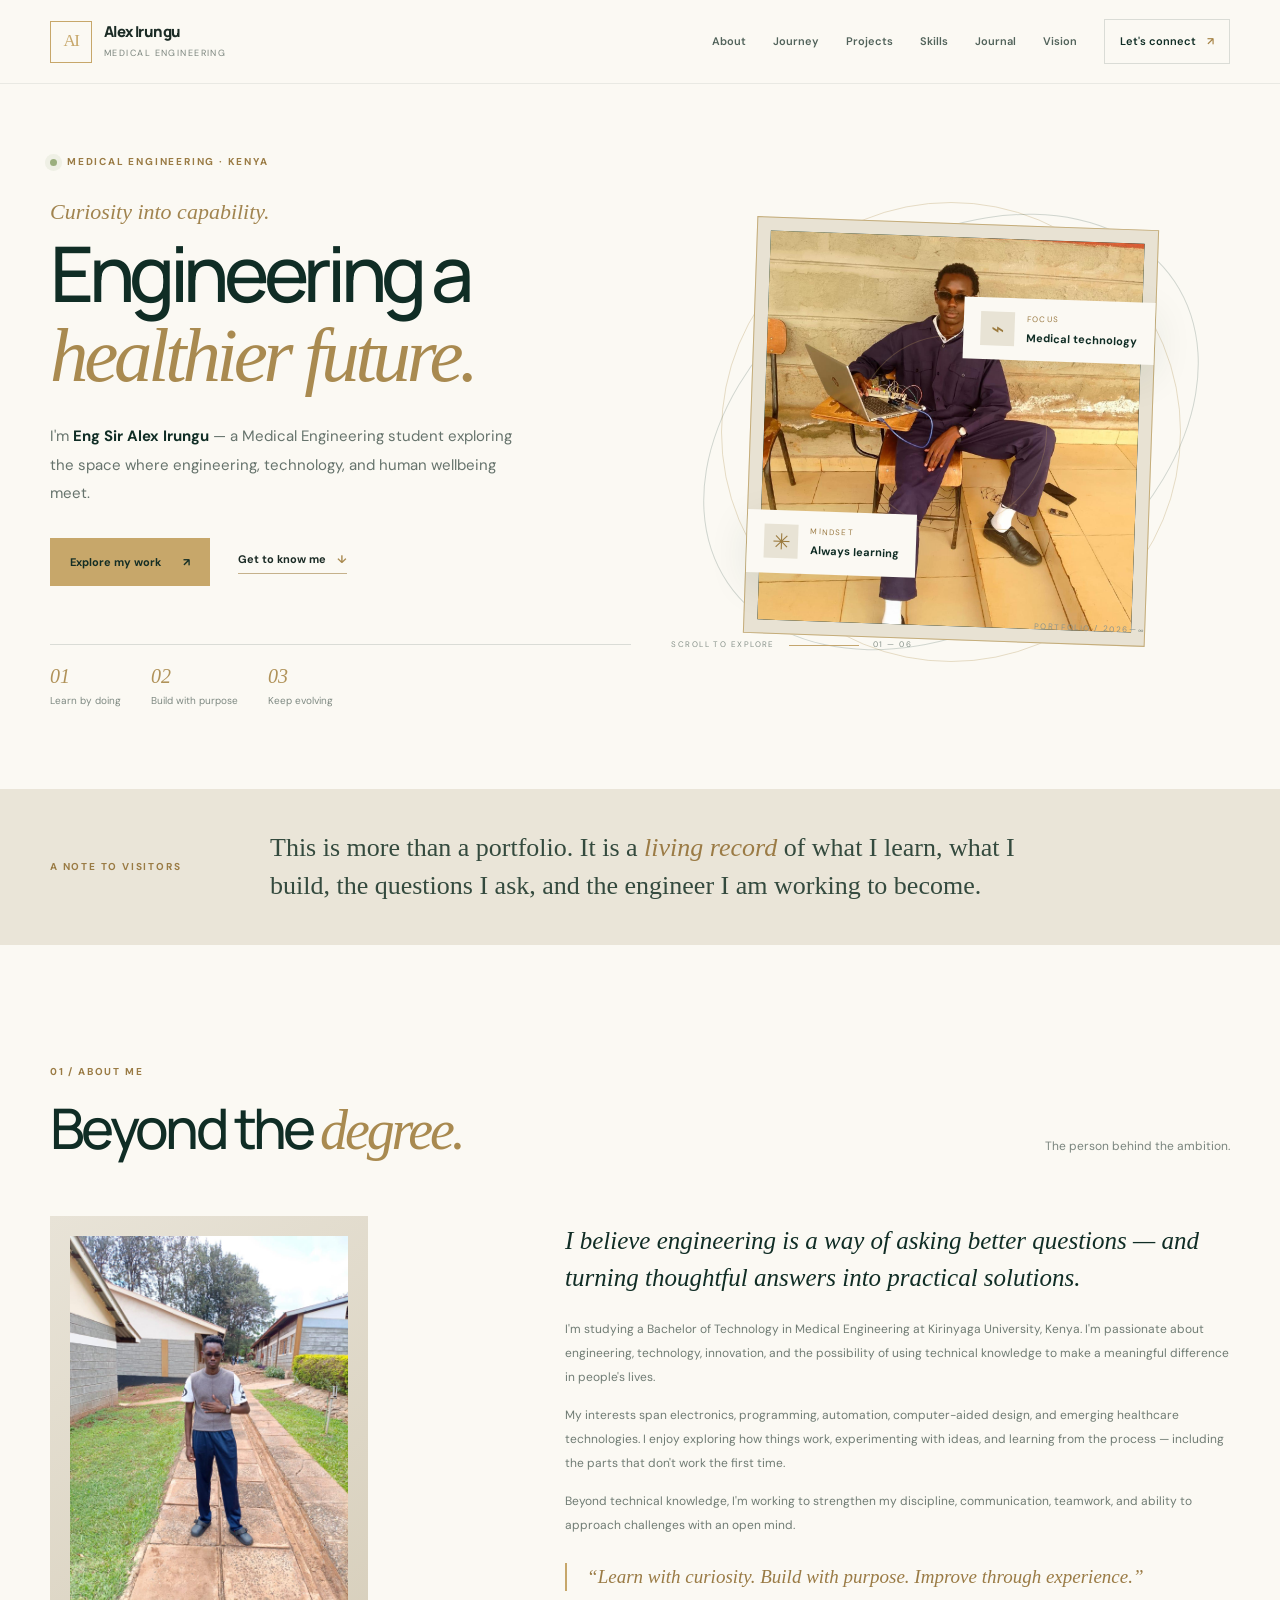
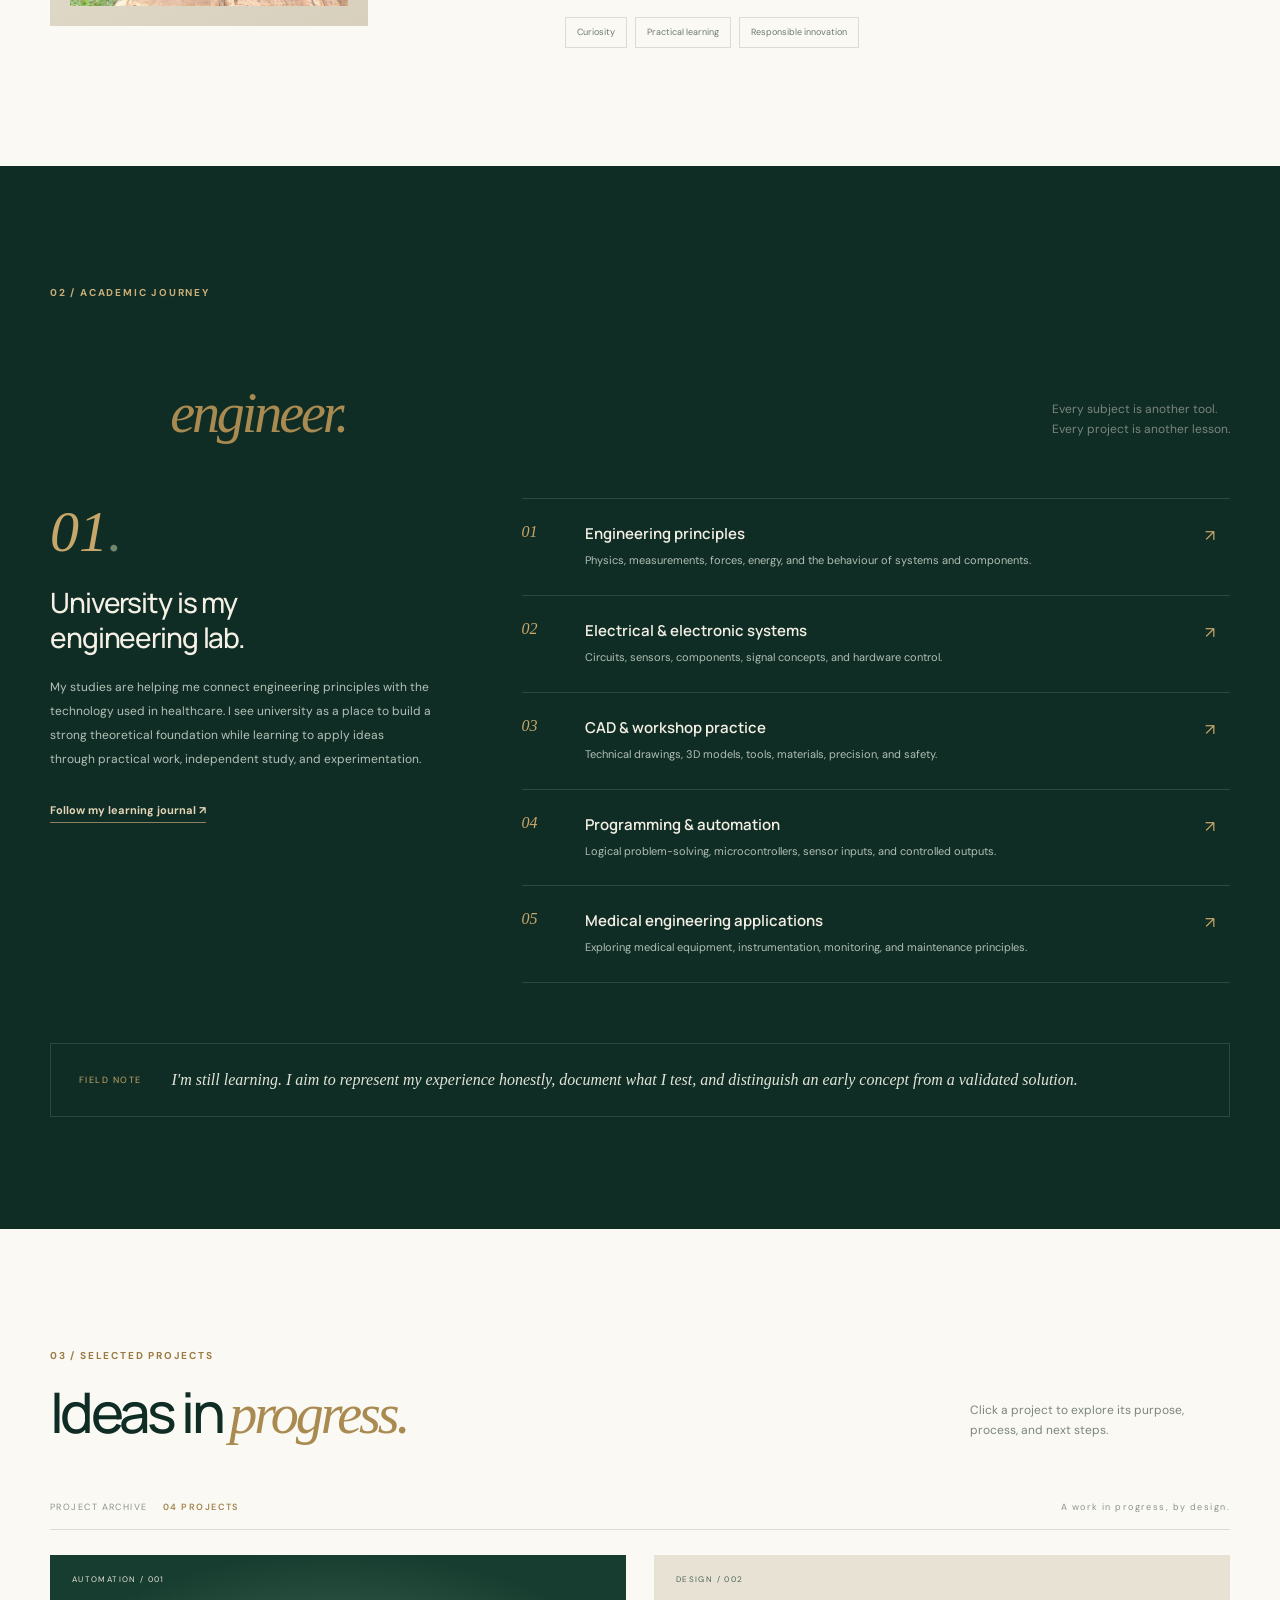
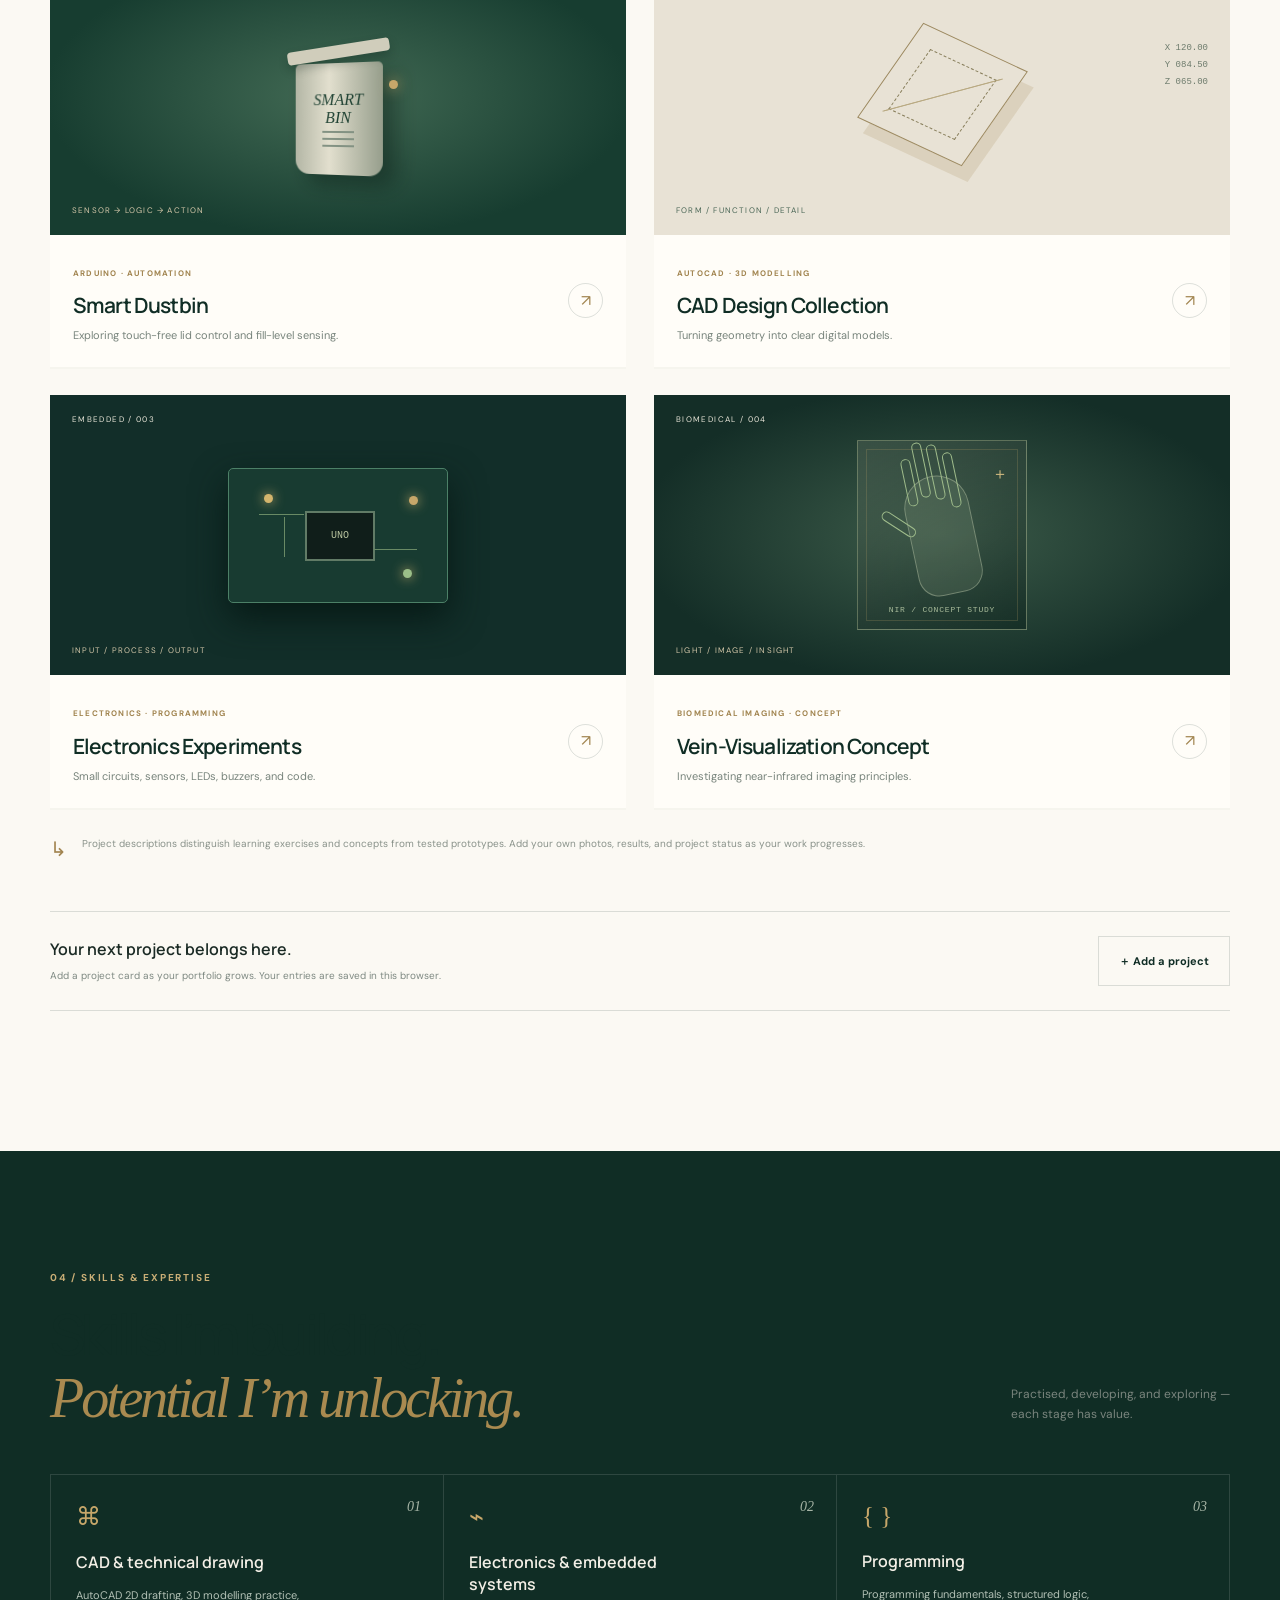
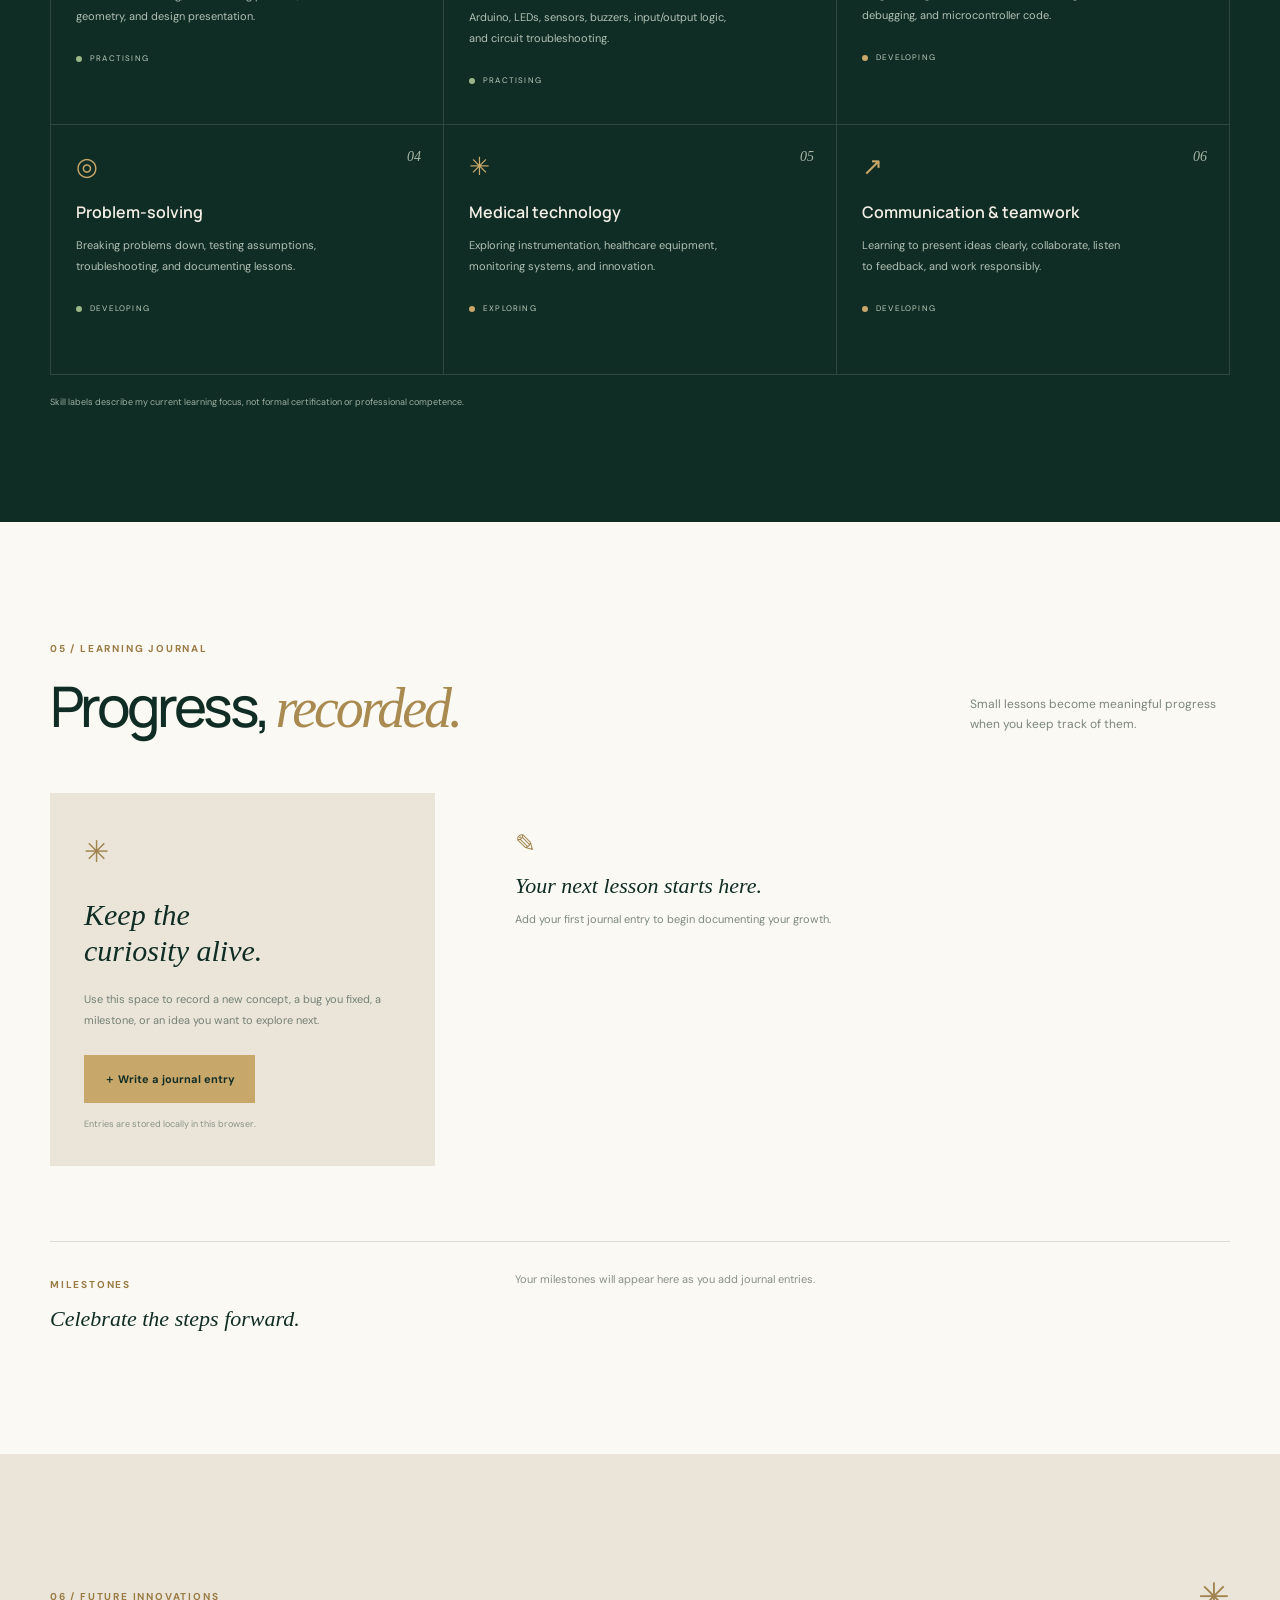
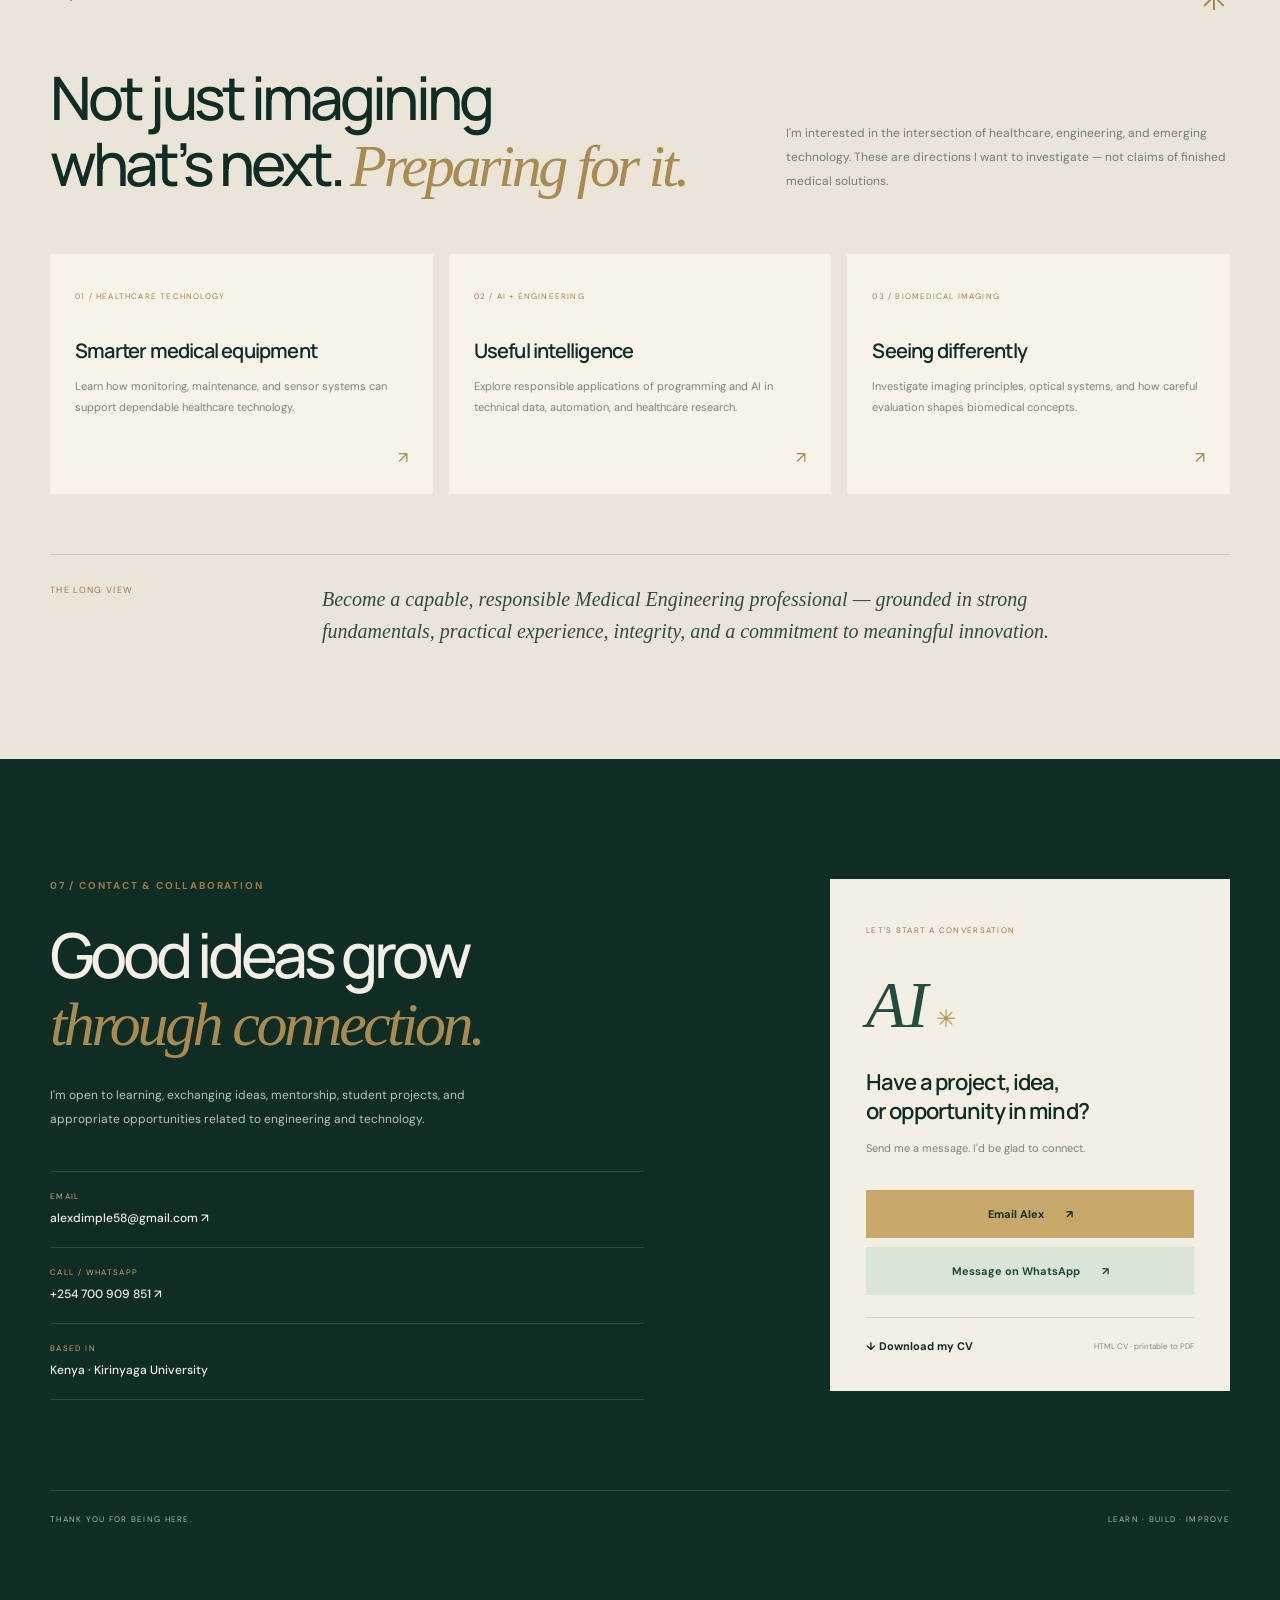
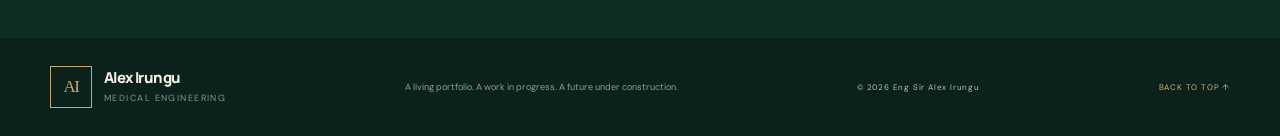
==== commit 7013fa11: "Update index.html" ====
--- a/index.html
+++ b/index.html
@@ -47,7 +47,7 @@
     <section class="section-wrap section-pad" id="about">
       <div class="section-heading reveal"><div><span class="section-label">01 / ABOUT ME</span><h2>Beyond the <em>degree.</em></h2></div><p>The person behind the ambition.</p></div>
       <div class="about-grid">
-        <div class="about-photo reveal"><img src="images/CEO.jpeg" alt="Portrait of Alex Irungu" class="photo-placeholder large" style="object-fit: cover;"></div>
+        <div class="about-photo reveal"><img src="images/boss.jpeg" alt="Portrait of Alex Irungu" class="photo-placeholder large" style="object-fit: cover;"></div>
         <div class="about-copy reveal"><p class="lead">I believe engineering is a way of asking better questions — and turning thoughtful answers into practical solutions.</p>
           <p>I'm studying a Bachelor of Technology in Medical Engineering at Kirinyaga University, Kenya. I'm passionate about engineering, technology, innovation, and the possibility of using technical knowledge to make a meaningful difference in people's lives.</p>
           <p>My interests span electronics, programming, automation, computer-aided design, and emerging healthcare technologies. I enjoy exploring how things work, experimenting with ideas, and learning from the process — including the parts that don't work the first time.</p>
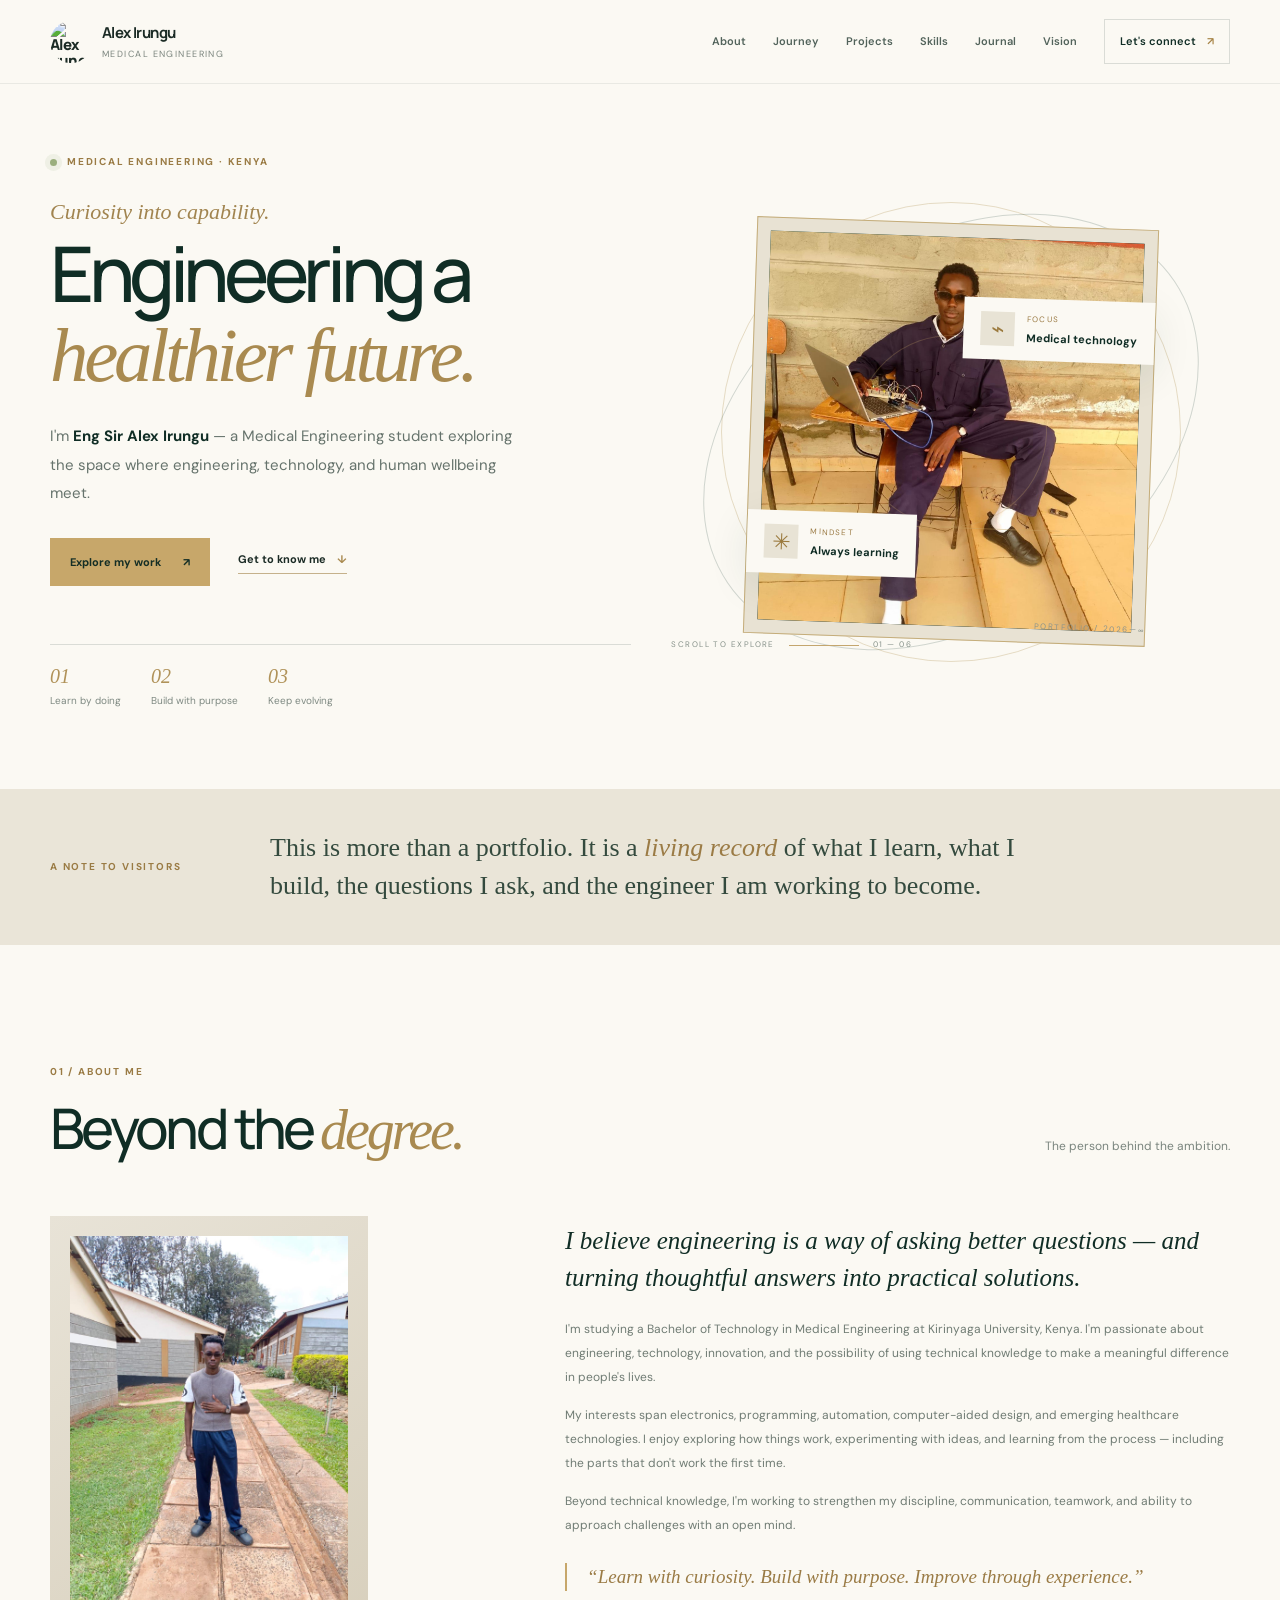
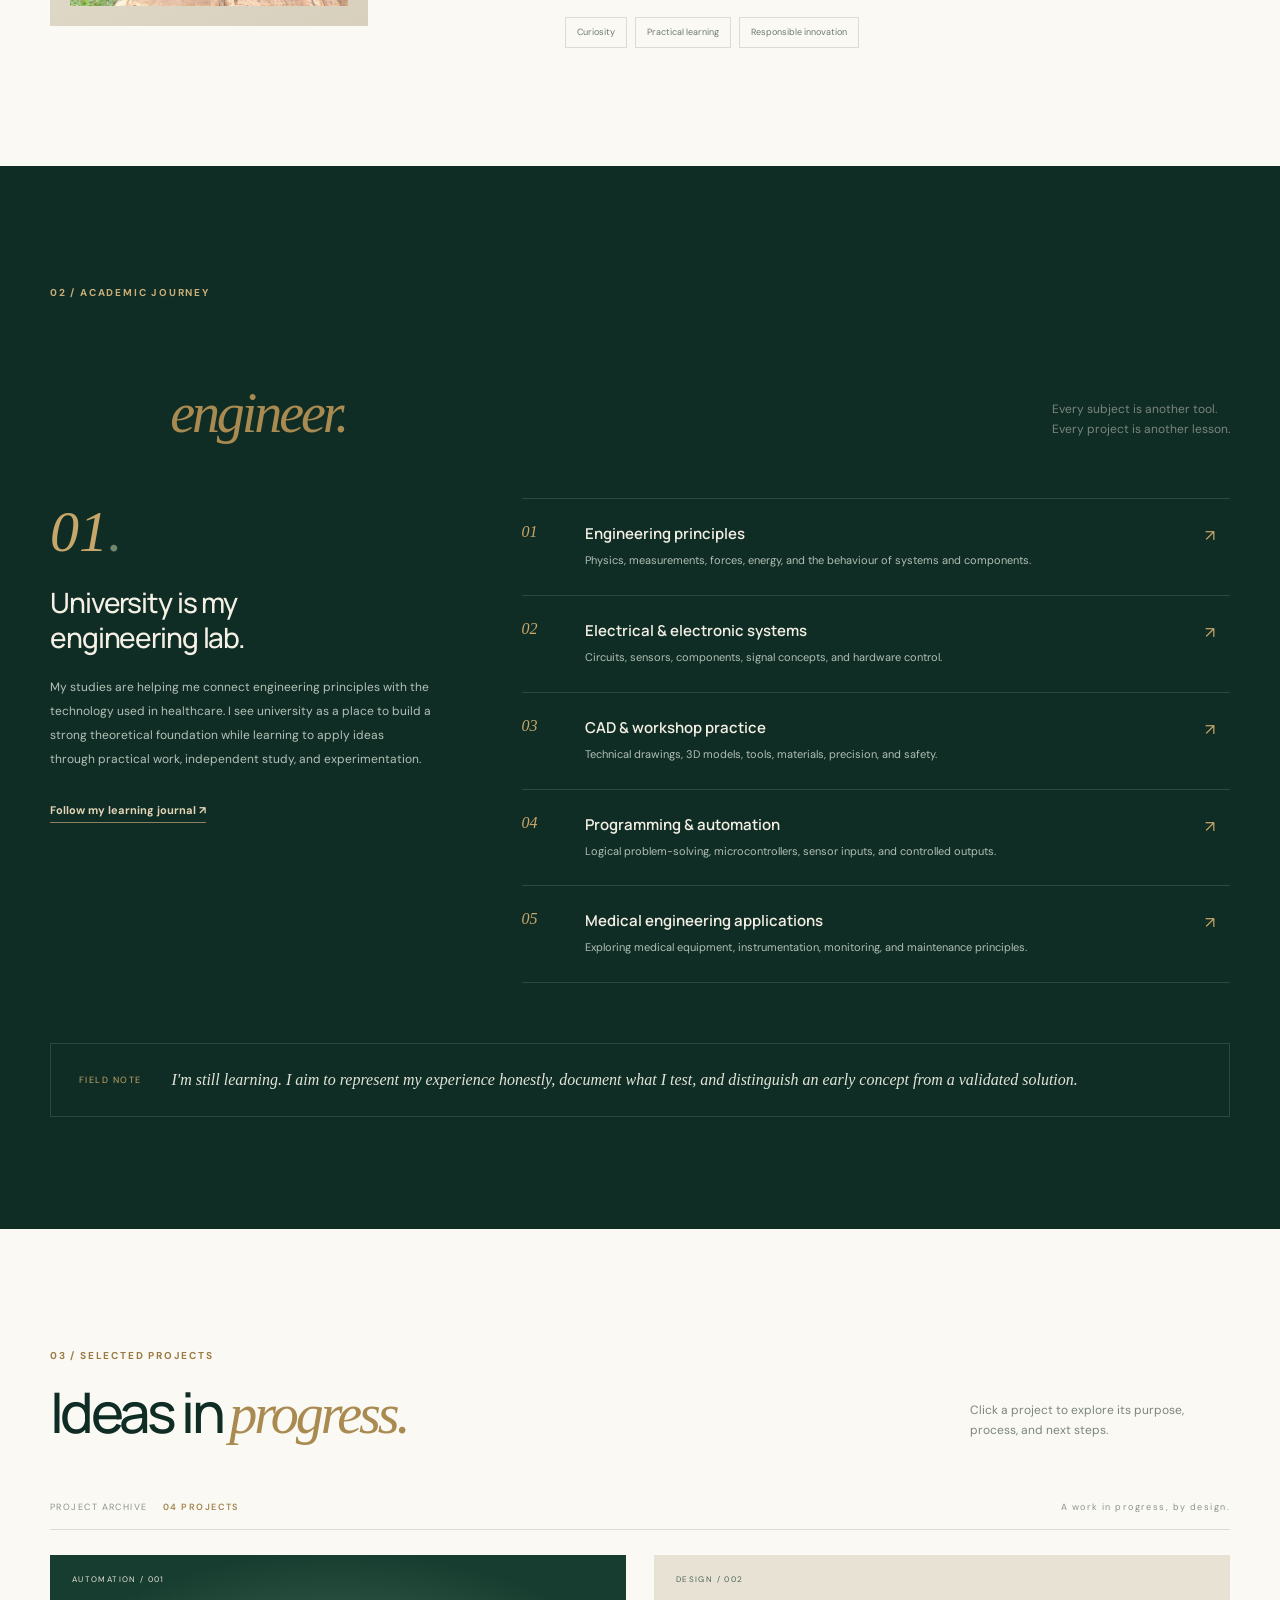
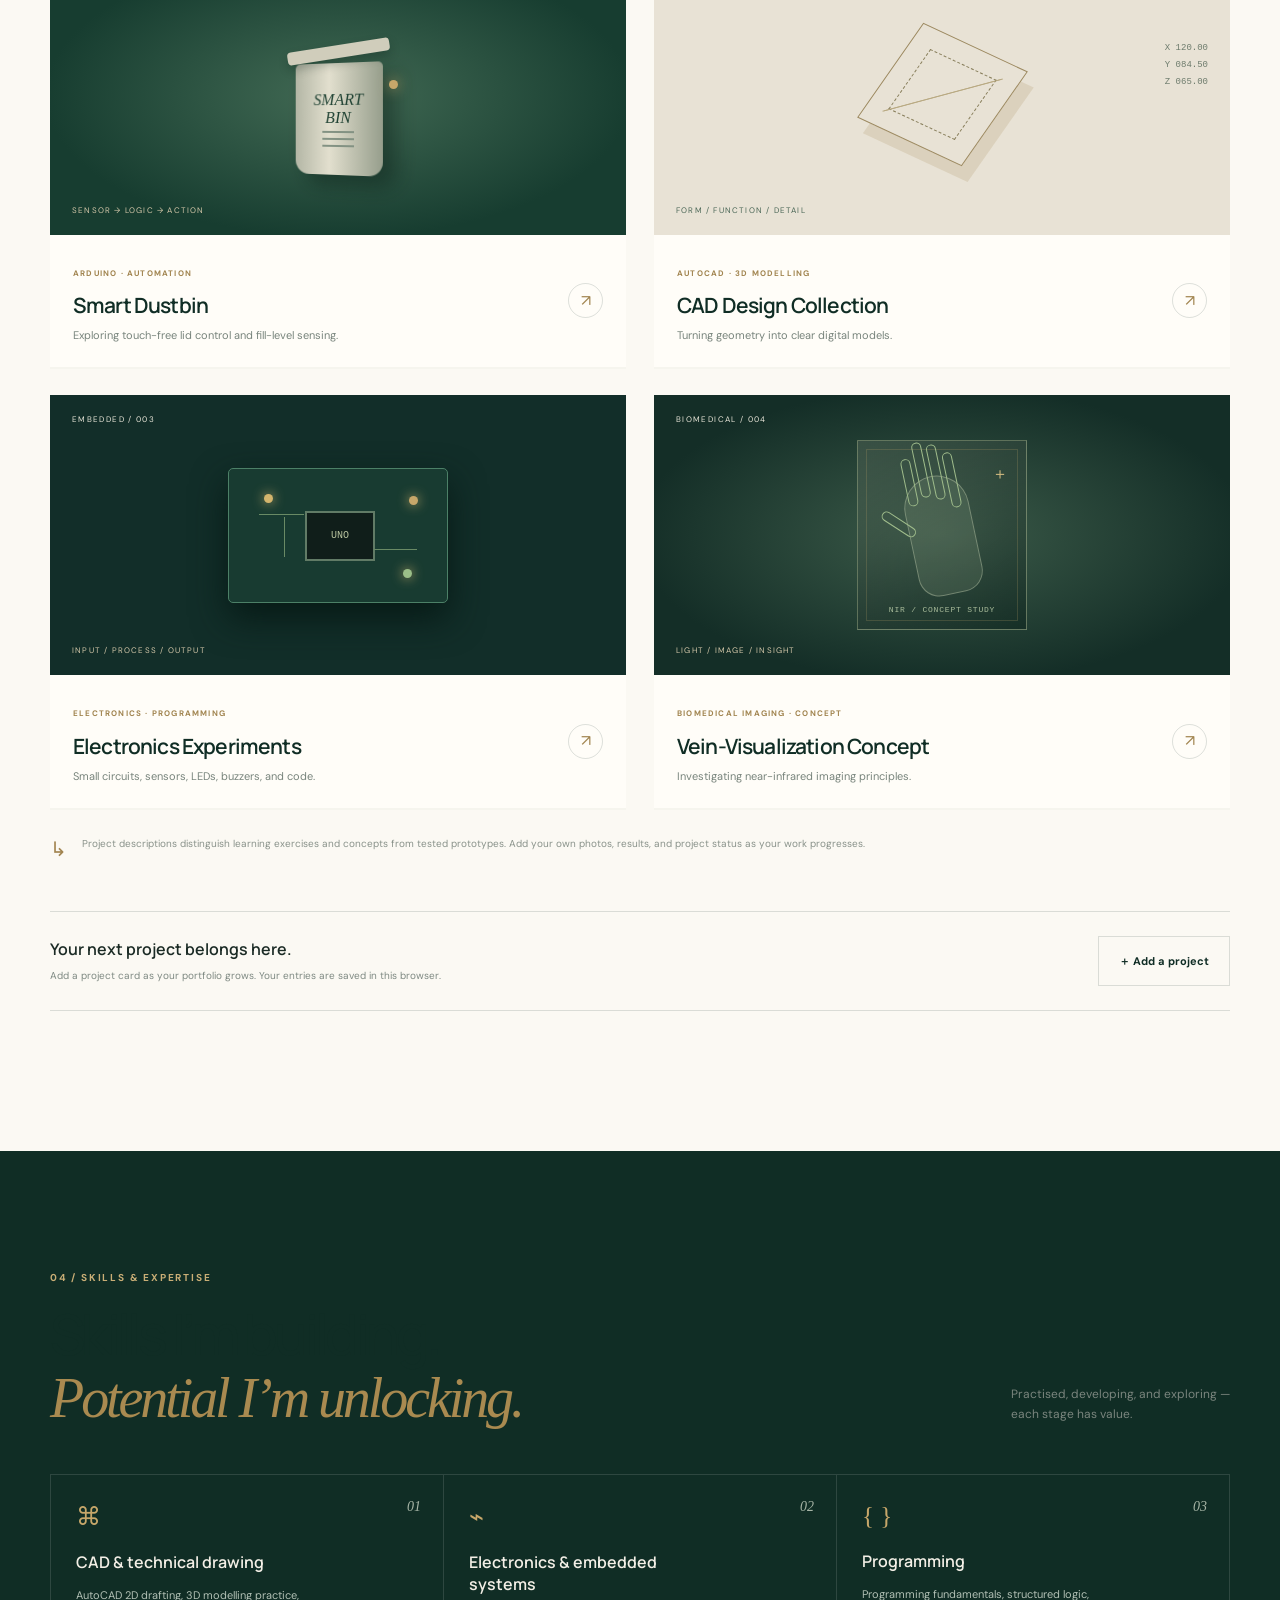
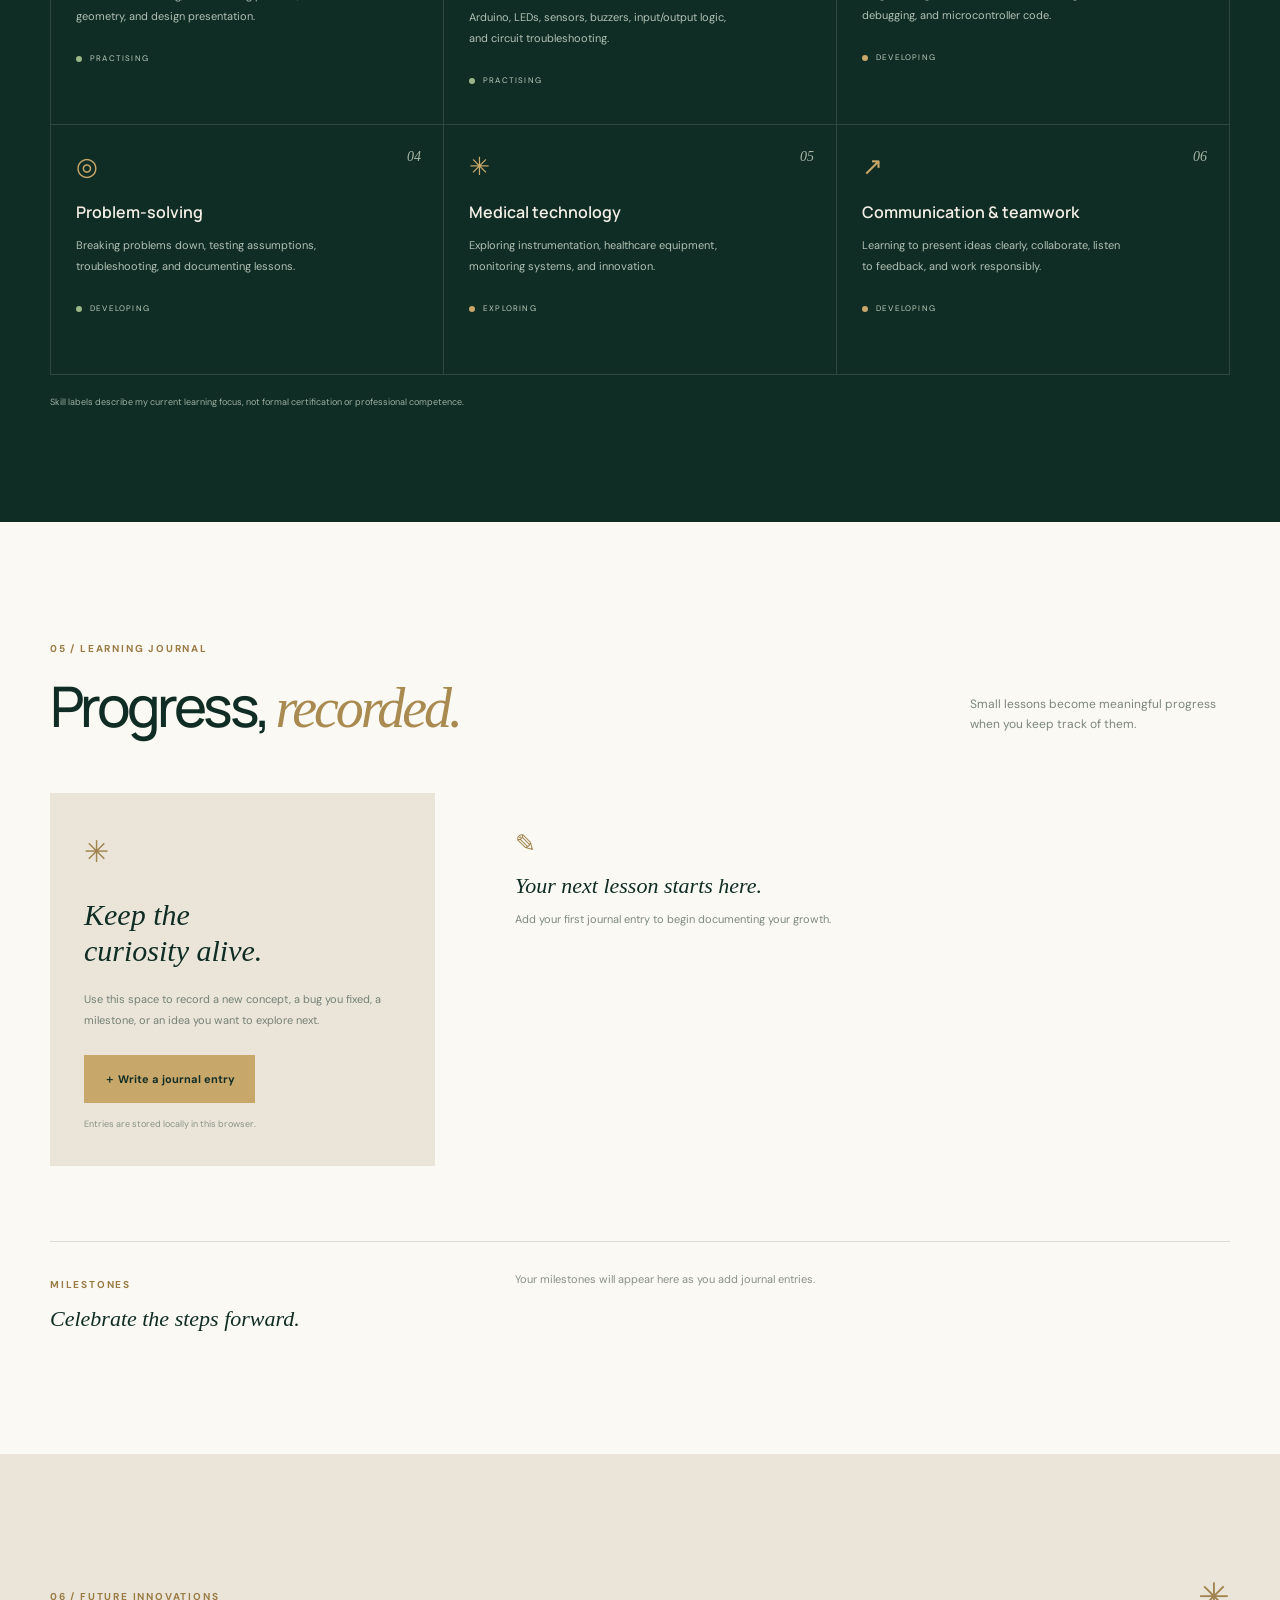
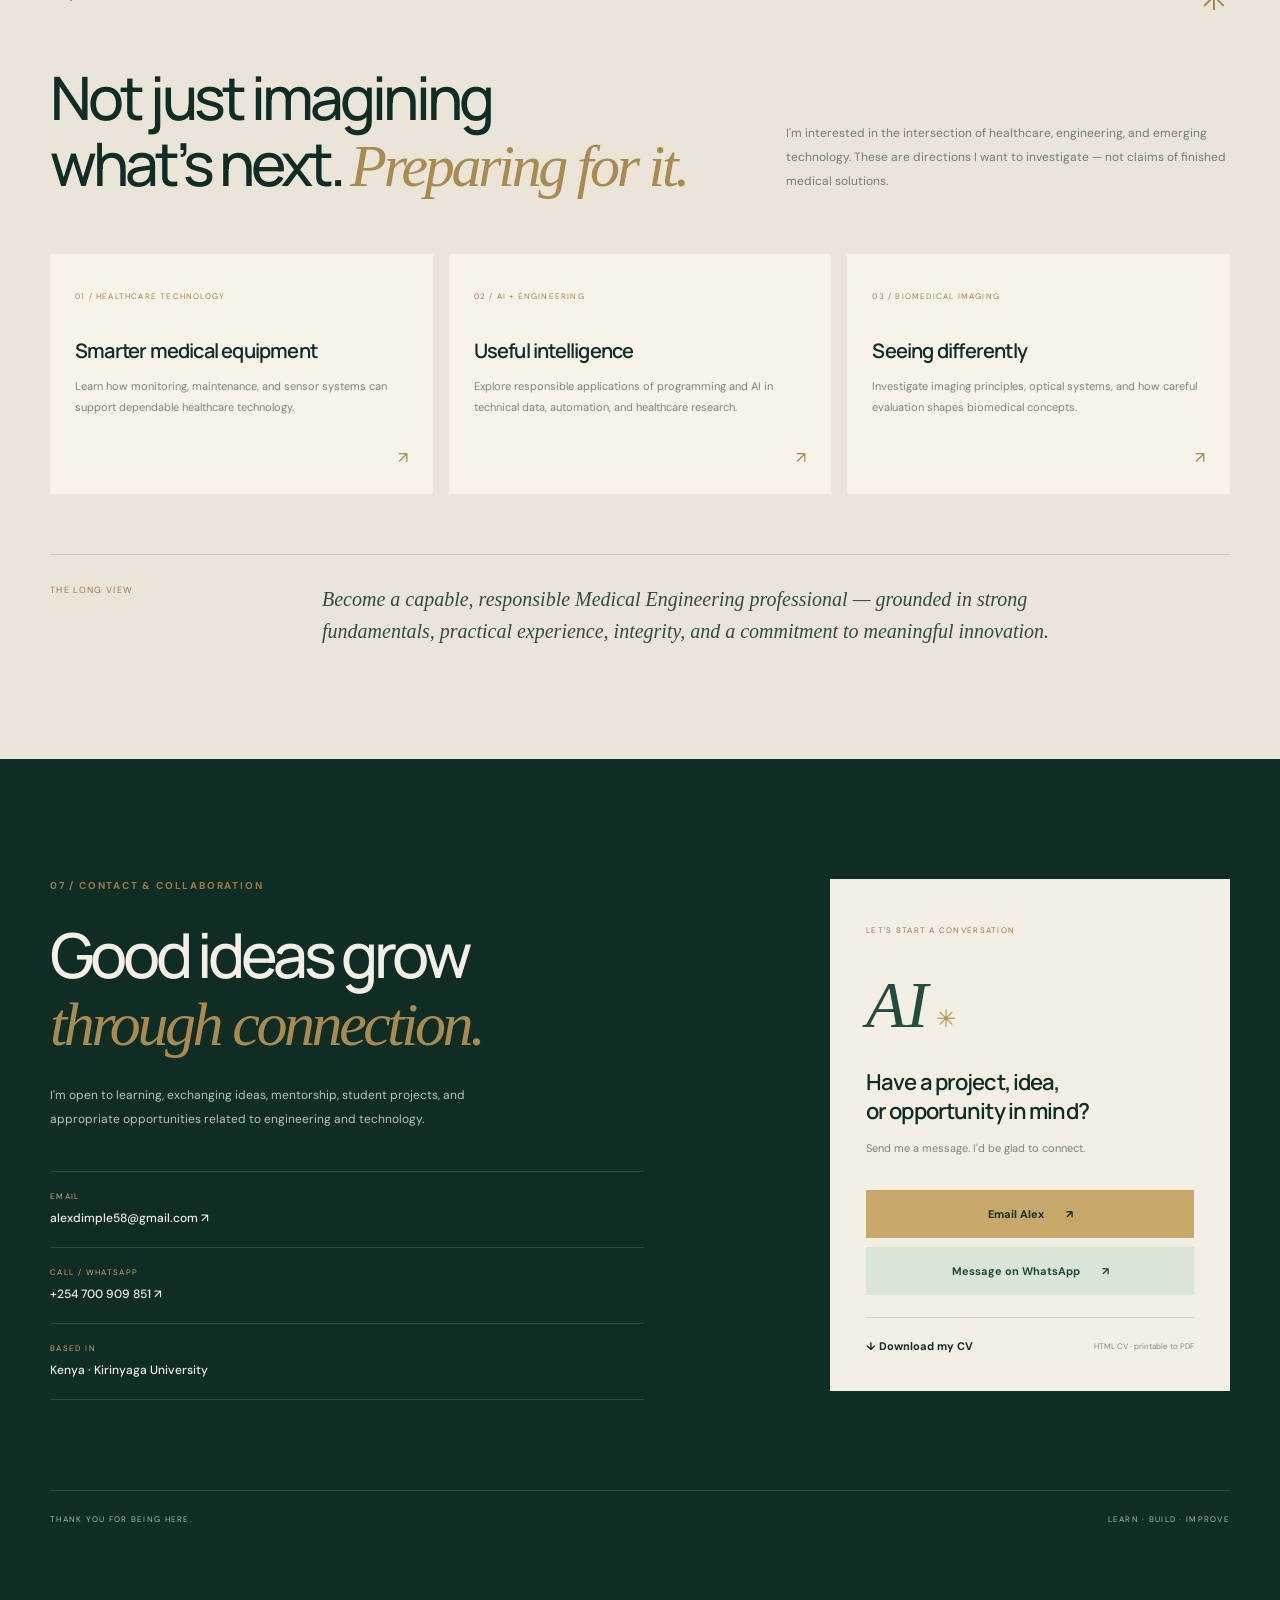
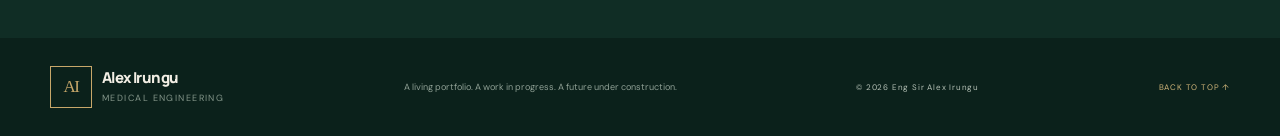
==== commit 79e6bc98: "Update index.html" ====
--- a/index.html
+++ b/index.html
@@ -14,7 +14,7 @@
 <body>
   <div class="scroll-progress" id="scrollProgress"></div>
   <header class="site-header">
-    <a class="brand" href="#home" aria-label="Alex Irungu home"><span class="brand-mark">AI</span><span>Alex Irungu<span class="brand-sub">MEDICAL ENGINEERING</span></span></a>
+  <a class="brand" href="#home" aria-label="Alex Irungu home"><img src="CEO.jpeg" alt="Alex Irungu" class="brand-photo"><span class="brand-text"><span class="brand-name">Alex Irungu</span><span class="brand-sub">MEDICAL ENGINEERING</span></span></a>
     <button class="menu-toggle" id="menuToggle" aria-label="Open navigation" aria-expanded="false"><span></span><span></span></button>
     <nav class="nav" id="nav">
       <a href="#about">About</a><a href="#journey">Journey</a><a href="#projects">Projects</a><a href="#skills">Skills</a><a href="#journal">Journal</a><a href="#ambitions">Vision</a>
--- a/style.css
+++ b/style.css
@@ -13,3 +13,33 @@
 @media(max-width:760px){.section-wrap{width:calc(100% - 38px)}.section-pad{padding-top:76px;padding-bottom:76px}.site-header{height:72px;padding:0 19px}.brand{font-size:14px}.brand-mark{width:38px;height:38px}.menu-toggle{display:flex;width:42px;height:42px;background:transparent;border:1px solid var(--line);flex-direction:column;align-items:center;justify-content:center;gap:6px}.menu-toggle span{height:1px;width:17px;background:var(--green);transition:transform .2s}.menu-toggle[aria-expanded=true] span:first-child{transform:translateY(3.5px) rotate(45deg)}.menu-toggle[aria-expanded=true] span:last-child{transform:translateY(-3.5px) rotate(-45deg)}.nav{position:absolute;left:0;right:0;top:72px;background:var(--paper);padding:12px 20px 22px;display:none;flex-direction:column;align-items:stretch;gap:0;border-bottom:1px solid var(--line);box-shadow:0 15px 20px #102d2510}.nav.open{display:flex}.nav a{padding:13px 0;font-size:12px;border-bottom:1px solid var(--line)}.nav .nav-contact{margin-top:12px;text-align:center;padding:13px}.hero{grid-template-columns:1fr;padding-top:60px;padding-bottom:80px;gap:10px}.hero h1{font-size:clamp(47px,12vw,69px)}.hero-intro{font-size:13px}.hero-art{height:390px;margin-top:12px}.portrait-frame{width:67%;height:83%}.orbit{width:330px;height:330px}.orbit-two{width:370px;height:280px}.card-top{right:0;top:45px}.card-bottom{left:0;bottom:40px}.floating-card{padding:10px}.hero-facts{gap:18px;margin-top:40px}.hero-facts span{font-size:9px}.hero-bottom{bottom:20px}.intro-grid{grid-template-columns:1fr;gap:15px;padding-top:30px;padding-bottom:30px}.intro-grid p{font-size:22px}.section-heading{display:block;margin-bottom:35px}.section-heading>p{margin-top:18px}.about-grid,.journey-layout,.contact-grid,.journal-layout,.milestone-strip,.future-heading,.ambition-bottom{grid-template-columns:1fr;gap:32px}.about-photo{max-width:430px;width:100%;margin:auto}.photo-placeholder.large{height:350px}.about-copy .lead{font-size:22px}.journey-intro h3 br{display:none}.journey-layout{gap:38px}.learning-note{gap:15px;padding:18px;align-items:start}.learning-note p{font-size:14px}.project-grid{grid-template-columns:1fr;gap:20px}.project-visual{height:250px}.project-info{padding:20px}.project-toolbar{font-size:8px}.toolbar-note{display:none}.add-project-row{align-items:flex-start;flex-direction:column}.add-project-row .button{width:100%}.skills-grid{grid-template-columns:1fr 1fr}.skill-card{padding:20px 16px;min-height:265px}.skill-card h3{font-size:14px}.skill-card p{font-size:10px}.journal-aside{padding:26px}.journal-entry{grid-template-columns:65px 1fr;gap:13px}.future-heading{gap:20px;margin:25px 0 35px}.future-cards{grid-template-columns:1fr}.future-card{min-height:200px}.future-card h3{margin-top:20px}.ambition-bottom{gap:15px}.ambition-bottom p{font-size:18px}.contact-grid{gap:45px}.contact-card{justify-self:stretch;max-width:none;padding:28px}.contact-copy h2{font-size:47px}.closing-line{margin-top:55px;gap:15px}.closing-line span{font-size:7px}.footer .section-wrap{flex-wrap:wrap}.footer p{order:3;width:100%;margin:0}.footer>div>span{font-size:7px}.back-top{margin-left:auto}.modal-content{padding:35px 24px}.form-modal{padding:30px 22px}.modal-content h2,.form-modal h2{font-size:30px}}
 @media(max-width:380px){.skills-grid{grid-template-columns:1fr}.skill-card{min-height:auto}.hero-actions{gap:17px}.button{padding:13px 15px}.hero-facts{gap:12px}.hero-facts span{font-size:8px}.portrait-frame{width:72%}.floating-card strong{font-size:10px}}
 @media(prefers-reduced-motion:reduce){*,*::before,*::after{scroll-behavior:auto!important;animation:none!important;transition:none!important}.reveal{opacity:1;transform:none}}
+
+
+/* Profile photo in the navigation bar */
+.brand-photo {
+    width: 42px;
+    height: 42px;
+    min-width: 42px;
+    border-radius: 50%;
+    object-fit: cover;
+    object-position: center;
+    display: block;
+    flex-shrink: 0;
+}
+
+.brand {
+    display: inline-flex;
+    align-items: center;
+    gap: 10px;
+    text-decoration: none;
+}
+
+.brand-text {
+    display: flex;
+    flex-direction: column;
+    line-height: 1.2;
+}
+
+.brand-name {
+    font-weight: 700;
+}
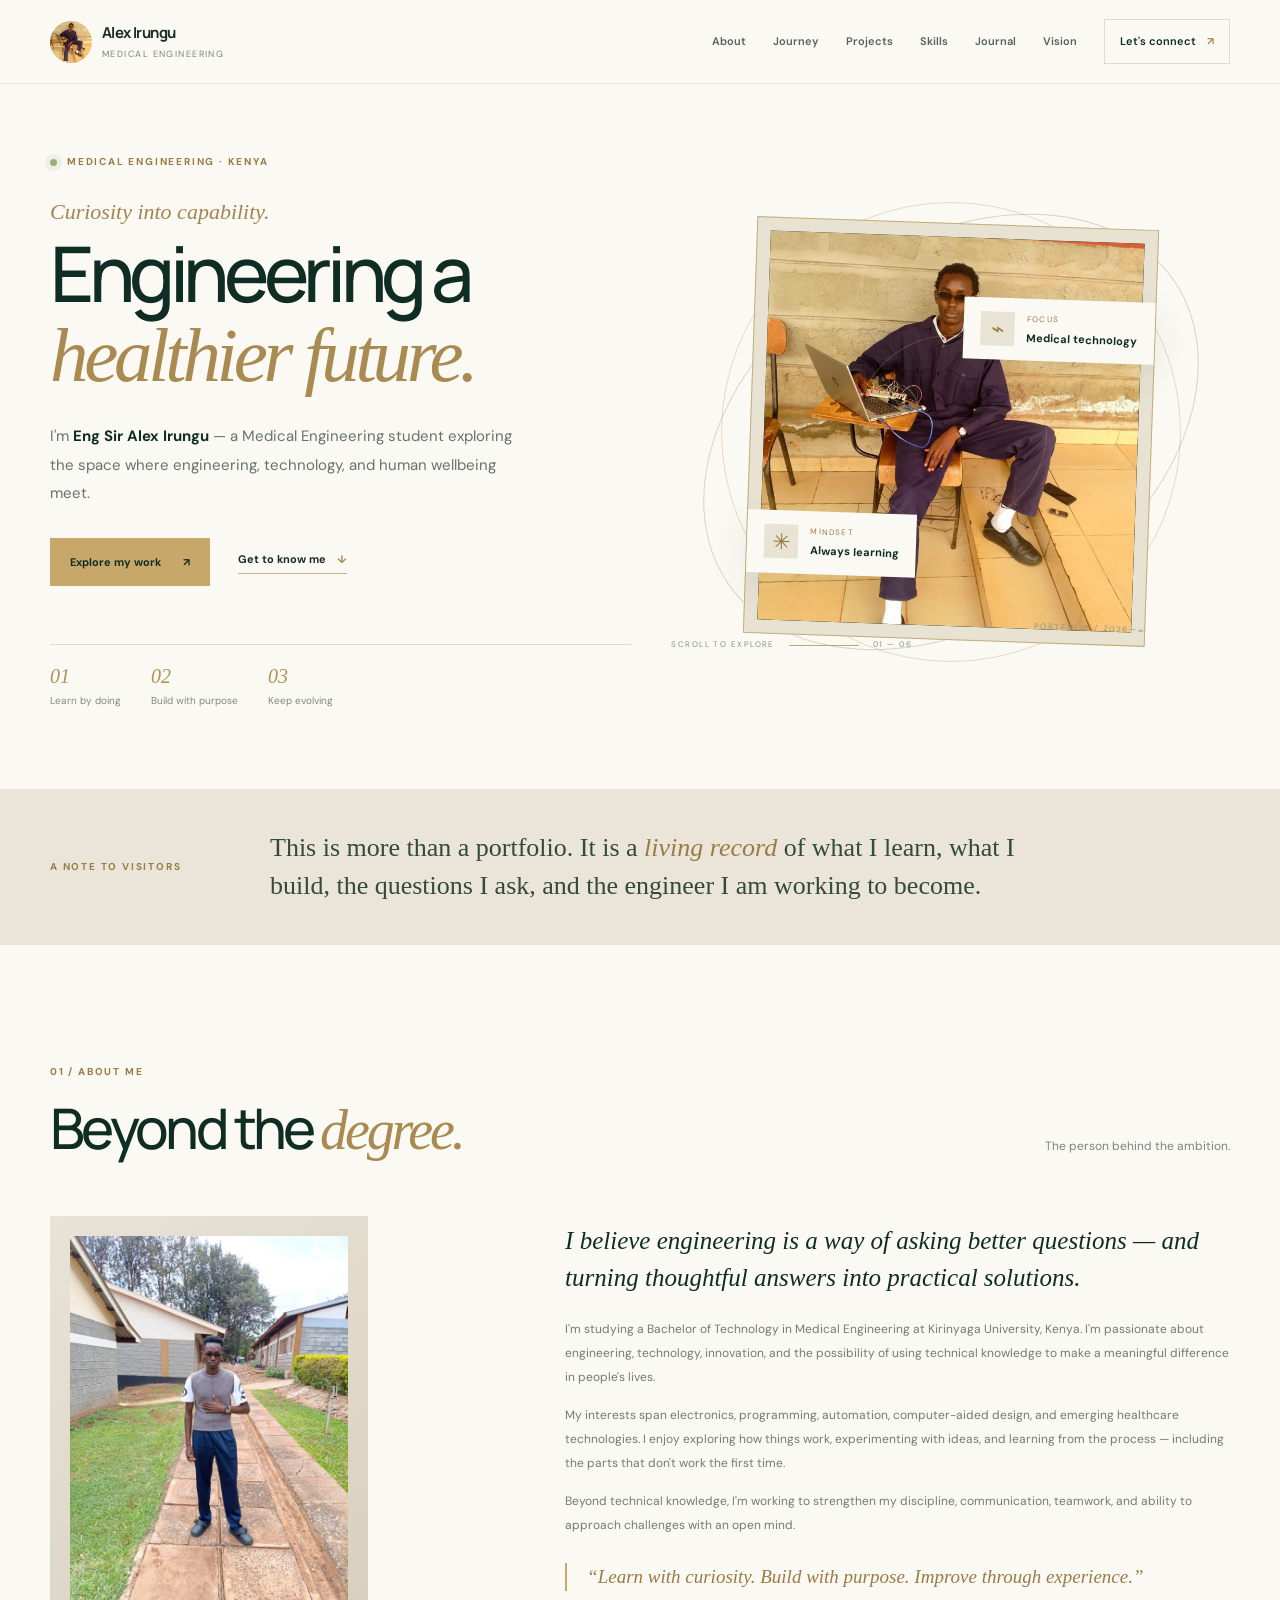
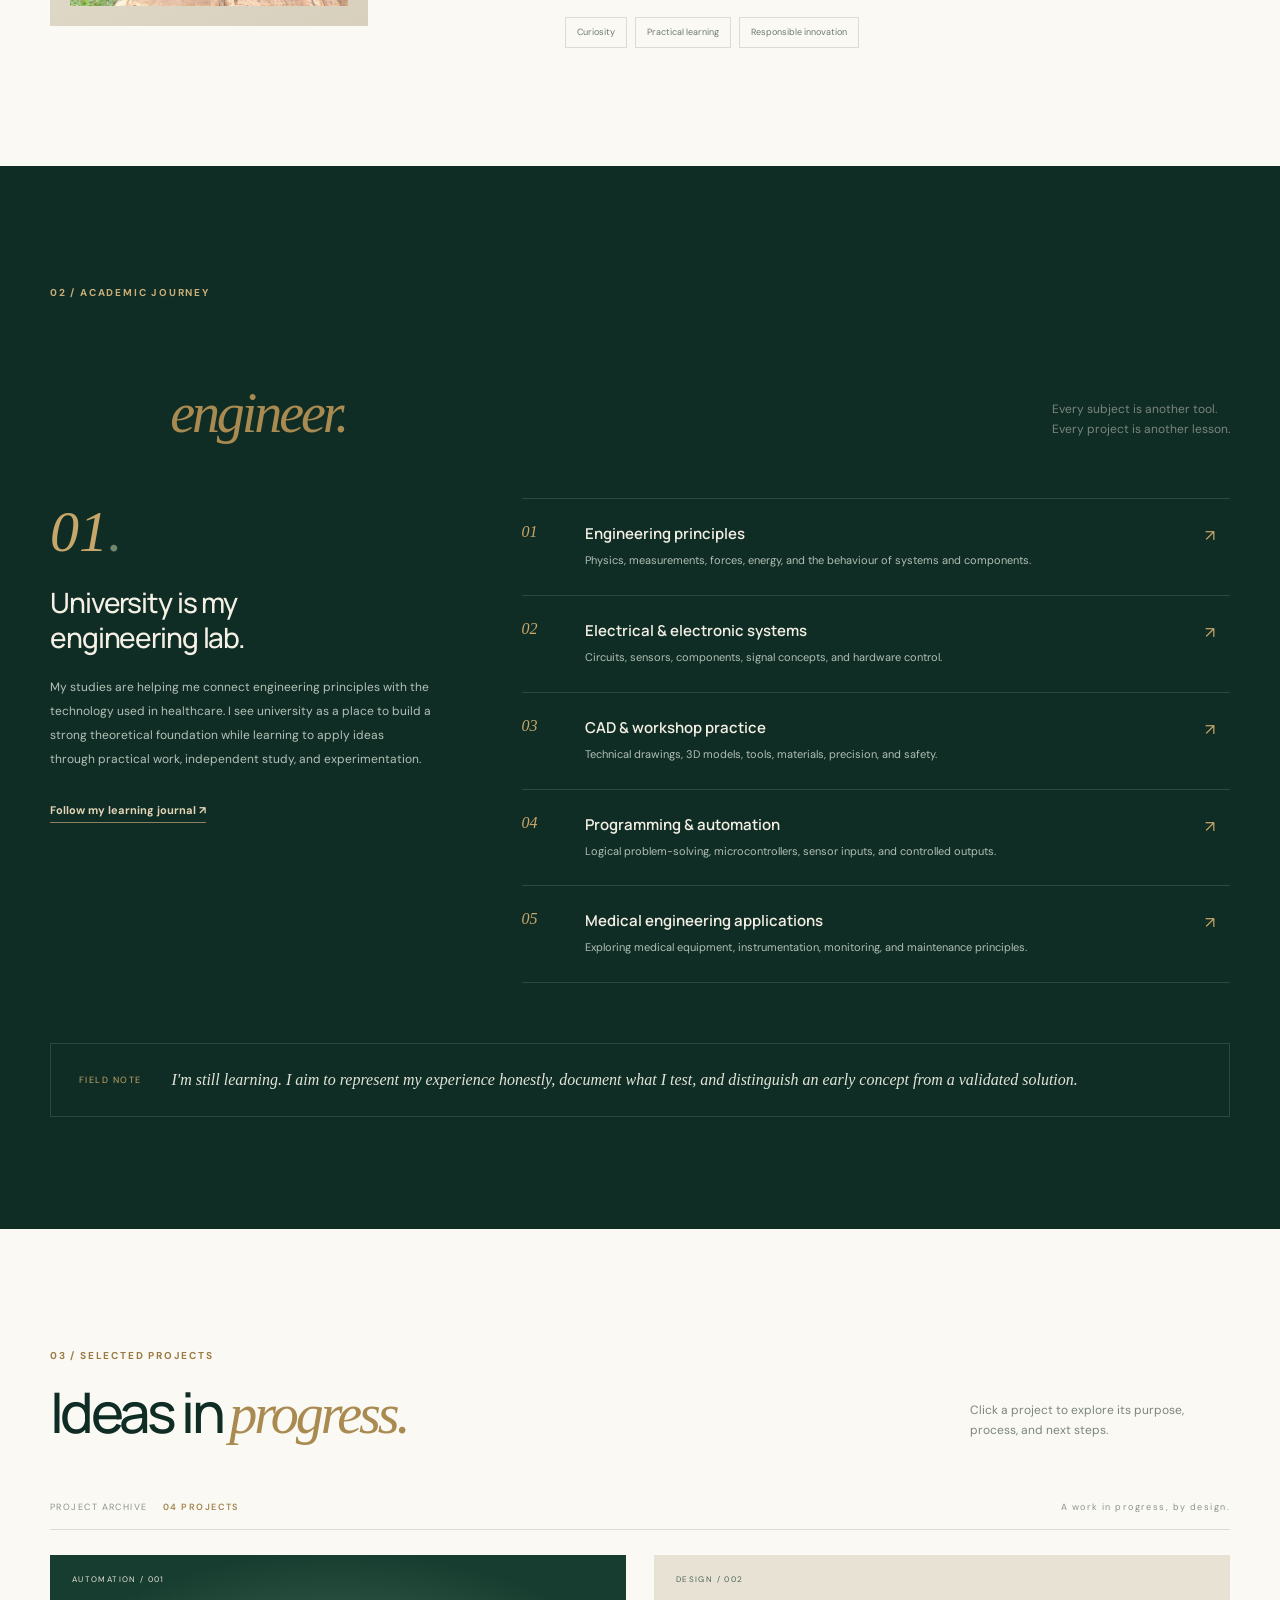
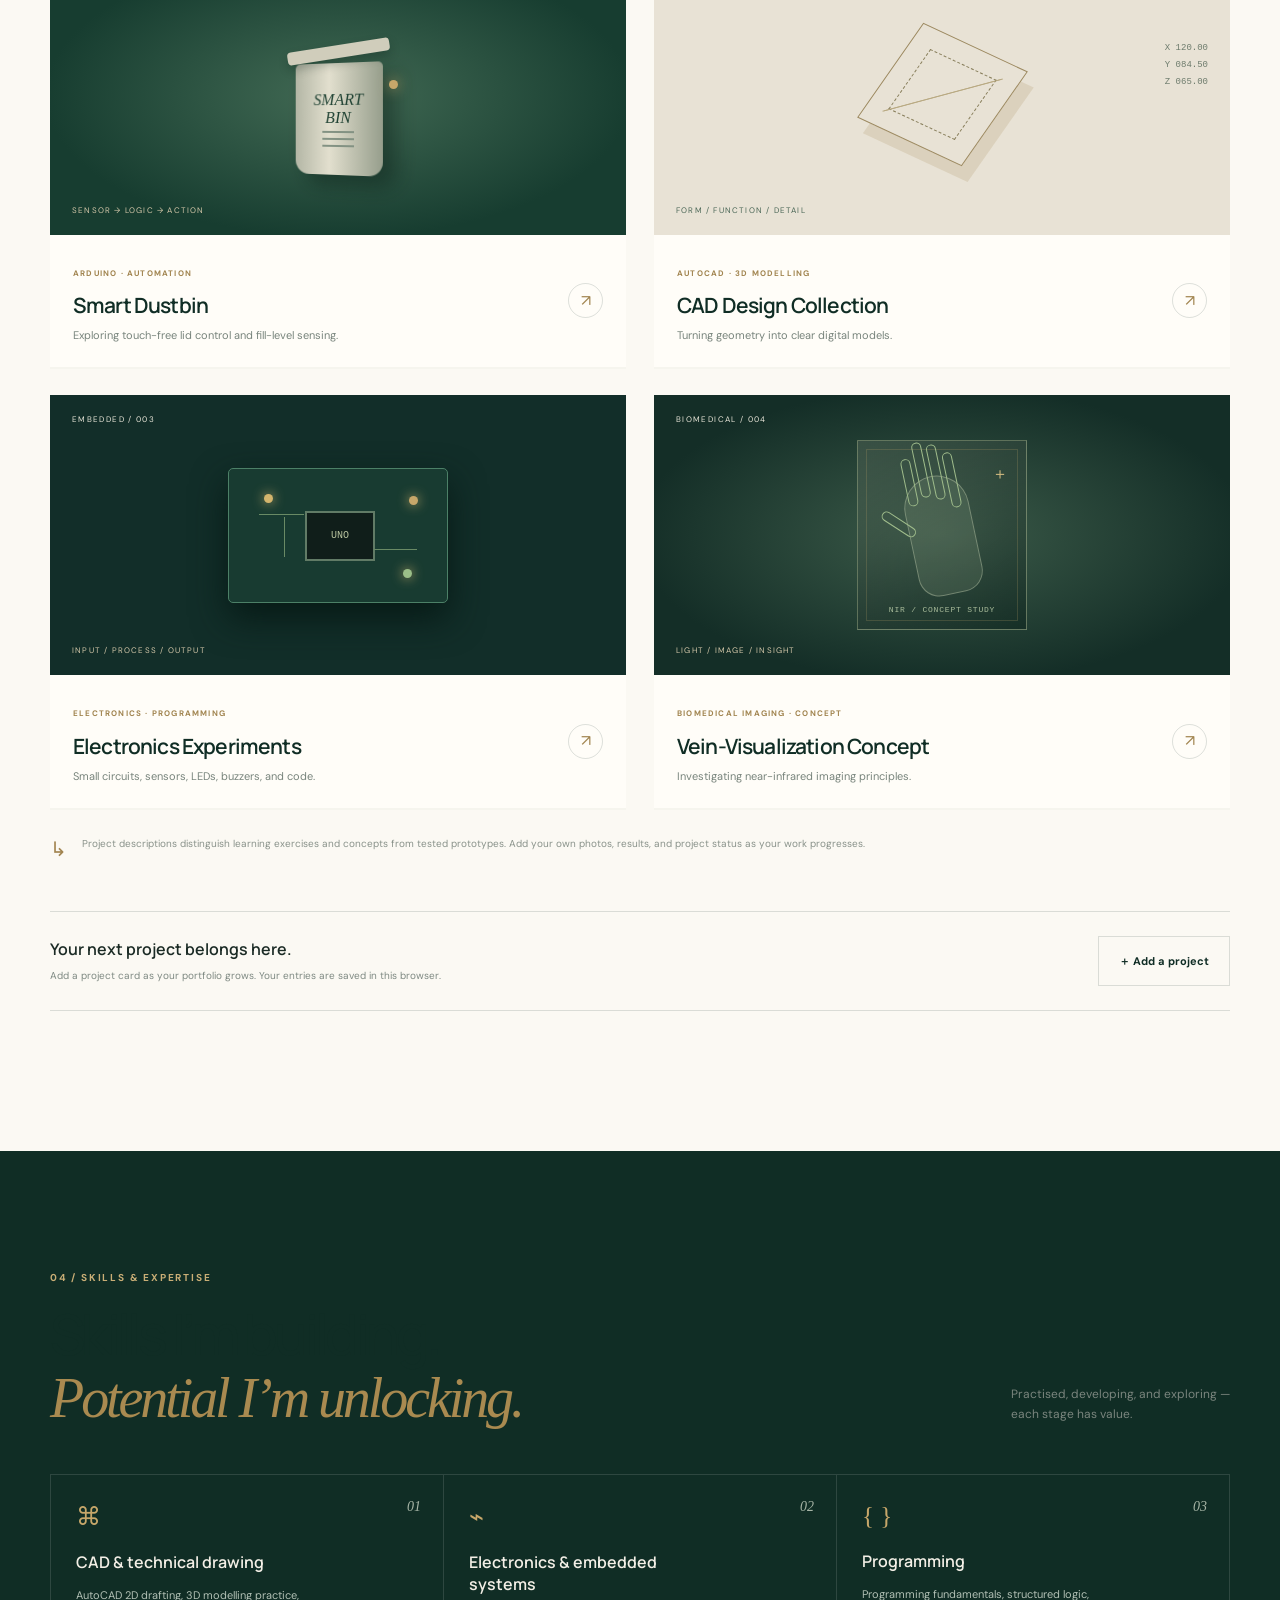
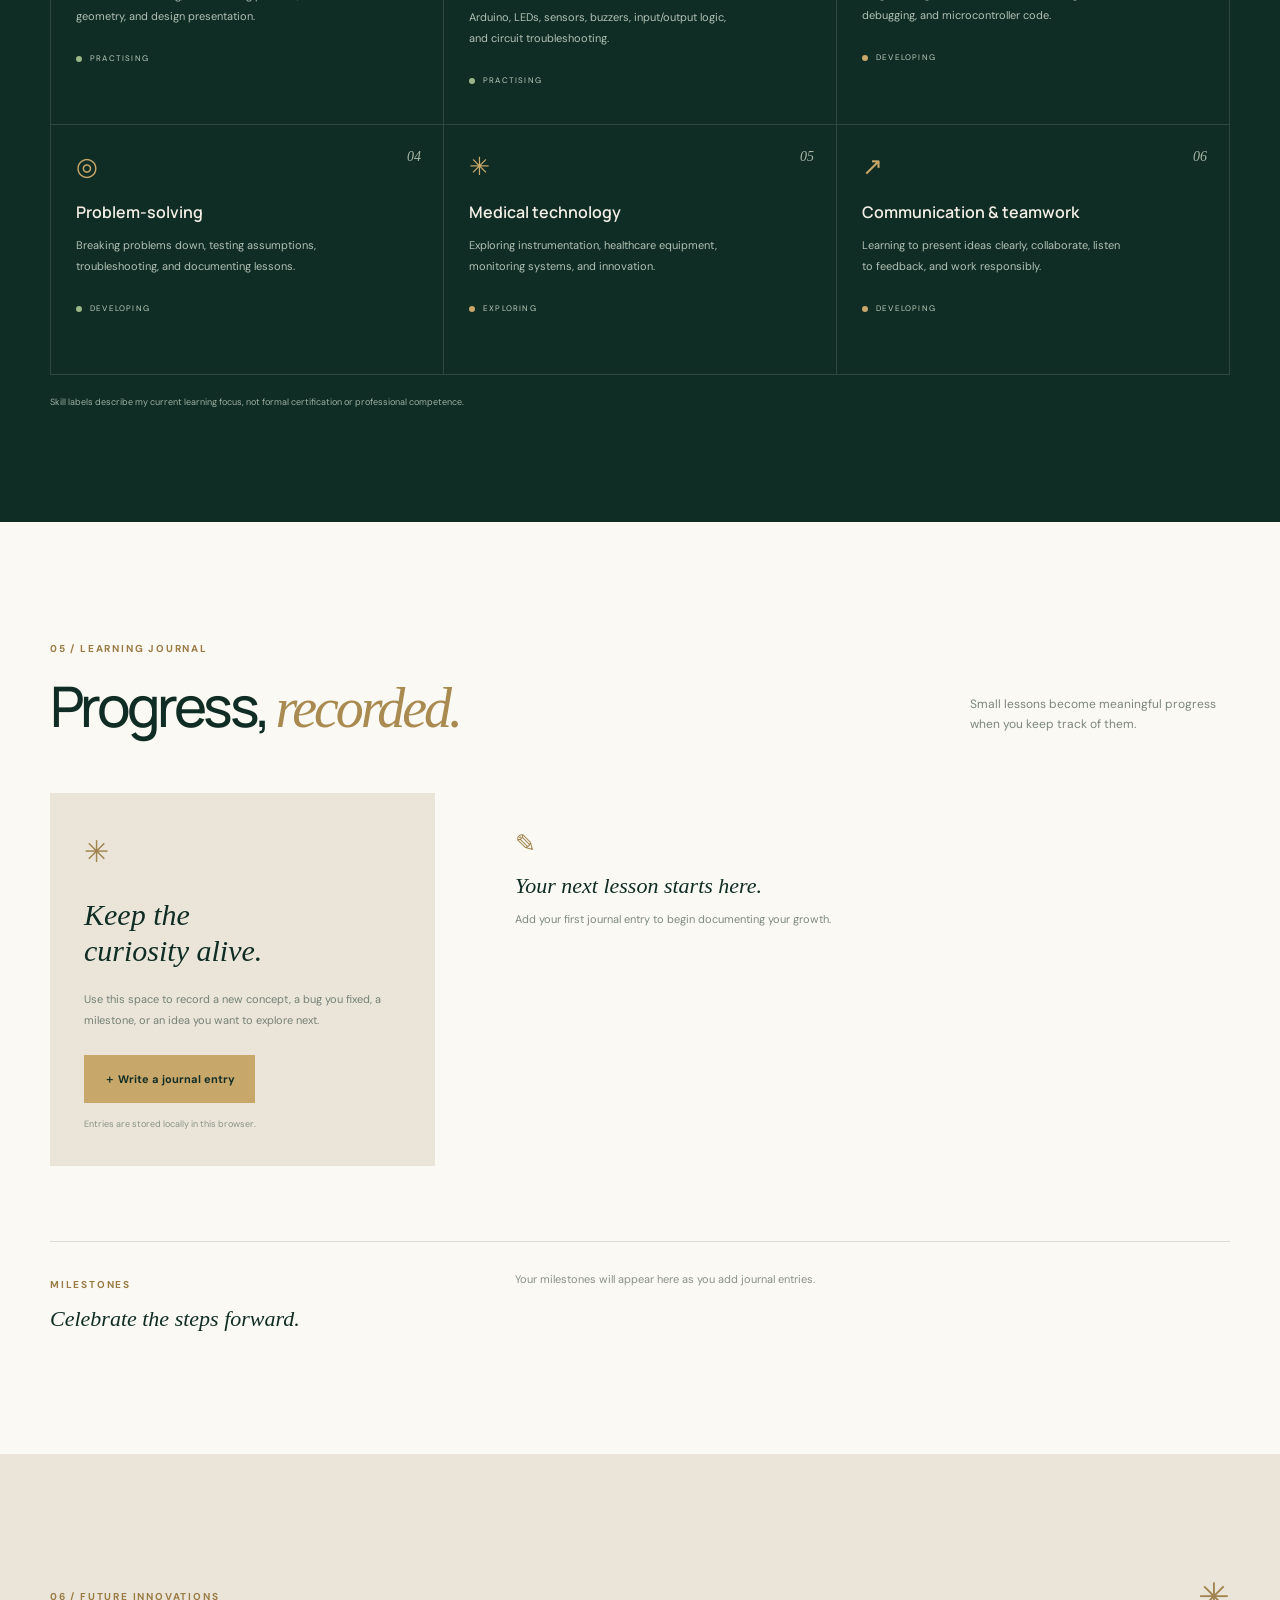
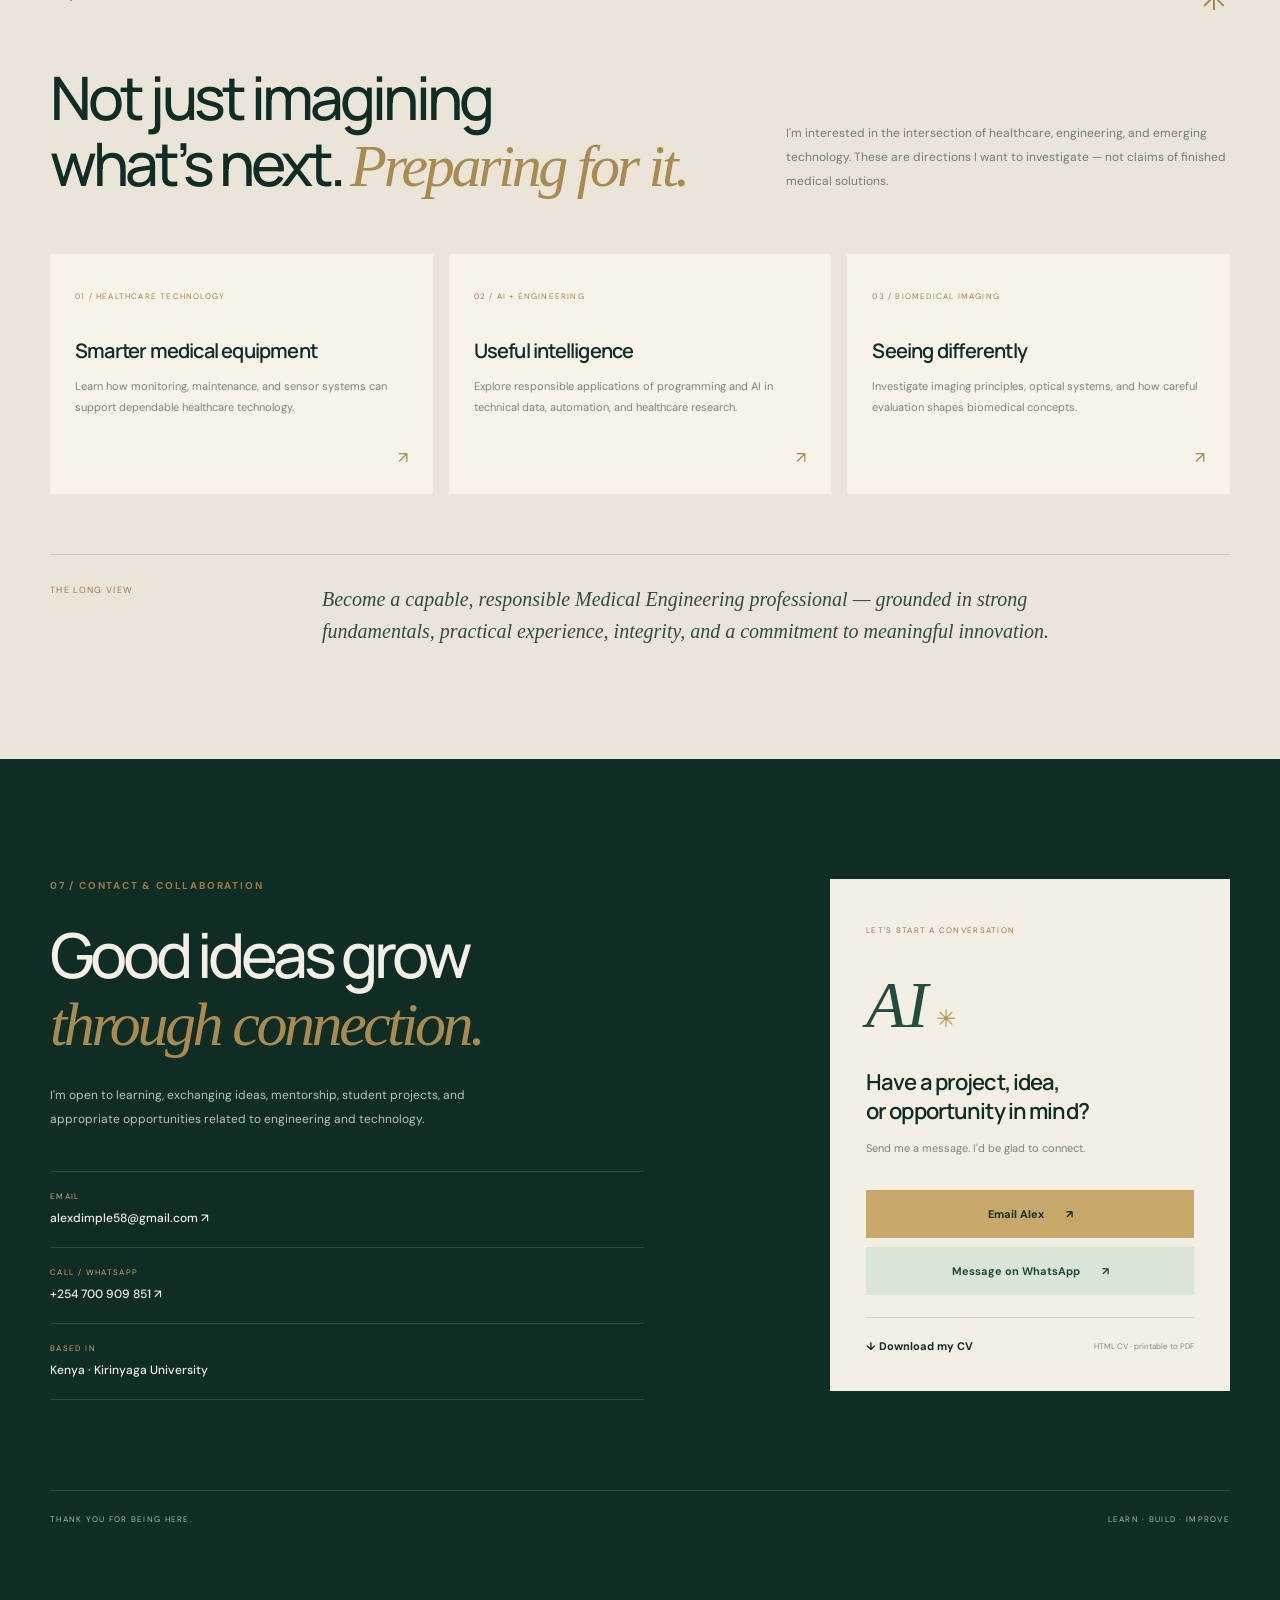
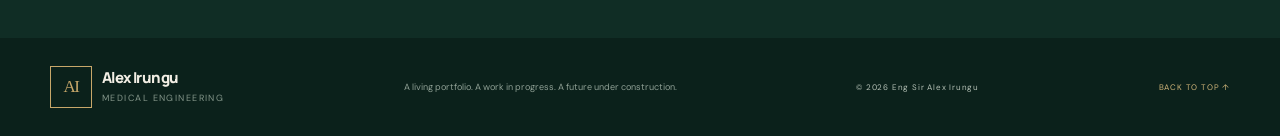
==== commit 27135070: "Update index.html" ====
--- a/index.html
+++ b/index.html
@@ -14,7 +14,7 @@
 <body>
   <div class="scroll-progress" id="scrollProgress"></div>
   <header class="site-header">
-  <a class="brand" href="#home" aria-label="Alex Irungu home"><img src="CEO.jpeg" alt="Alex Irungu" class="brand-photo"><span class="brand-text"><span class="brand-name">Alex Irungu</span><span class="brand-sub">MEDICAL ENGINEERING</span></span></a>
+  <a class="brand" href="#home" aria-label="Alex Irungu home"><img src="images/CEO.jpeg" alt="Alex Irungu" class="brand-photo"><span class="brand-text"><span class="brand-name">Alex Irungu</span><span class="brand-sub">MEDICAL ENGINEERING</span></span></a>
     <button class="menu-toggle" id="menuToggle" aria-label="Open navigation" aria-expanded="false"><span></span><span></span></button>
     <nav class="nav" id="nav">
       <a href="#about">About</a><a href="#journey">Journey</a><a href="#projects">Projects</a><a href="#skills">Skills</a><a href="#journal">Journal</a><a href="#ambitions">Vision</a>
